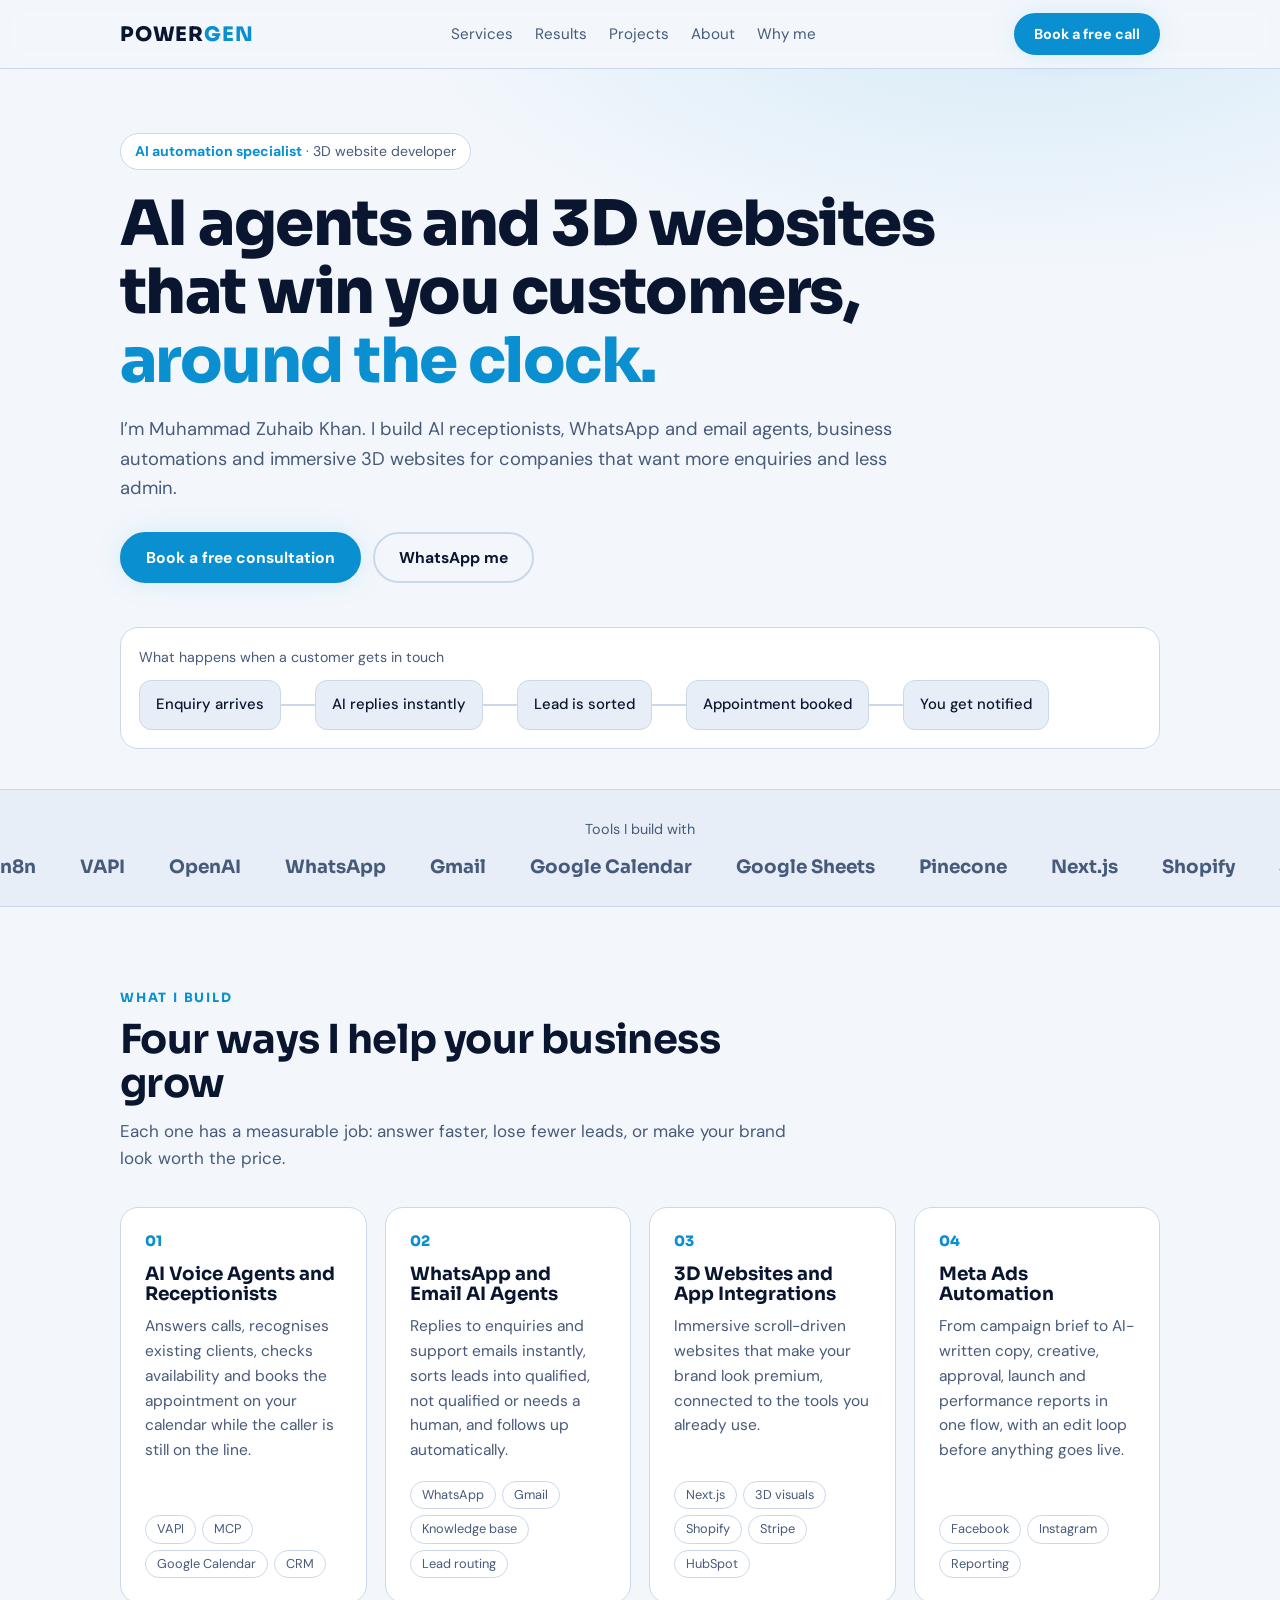
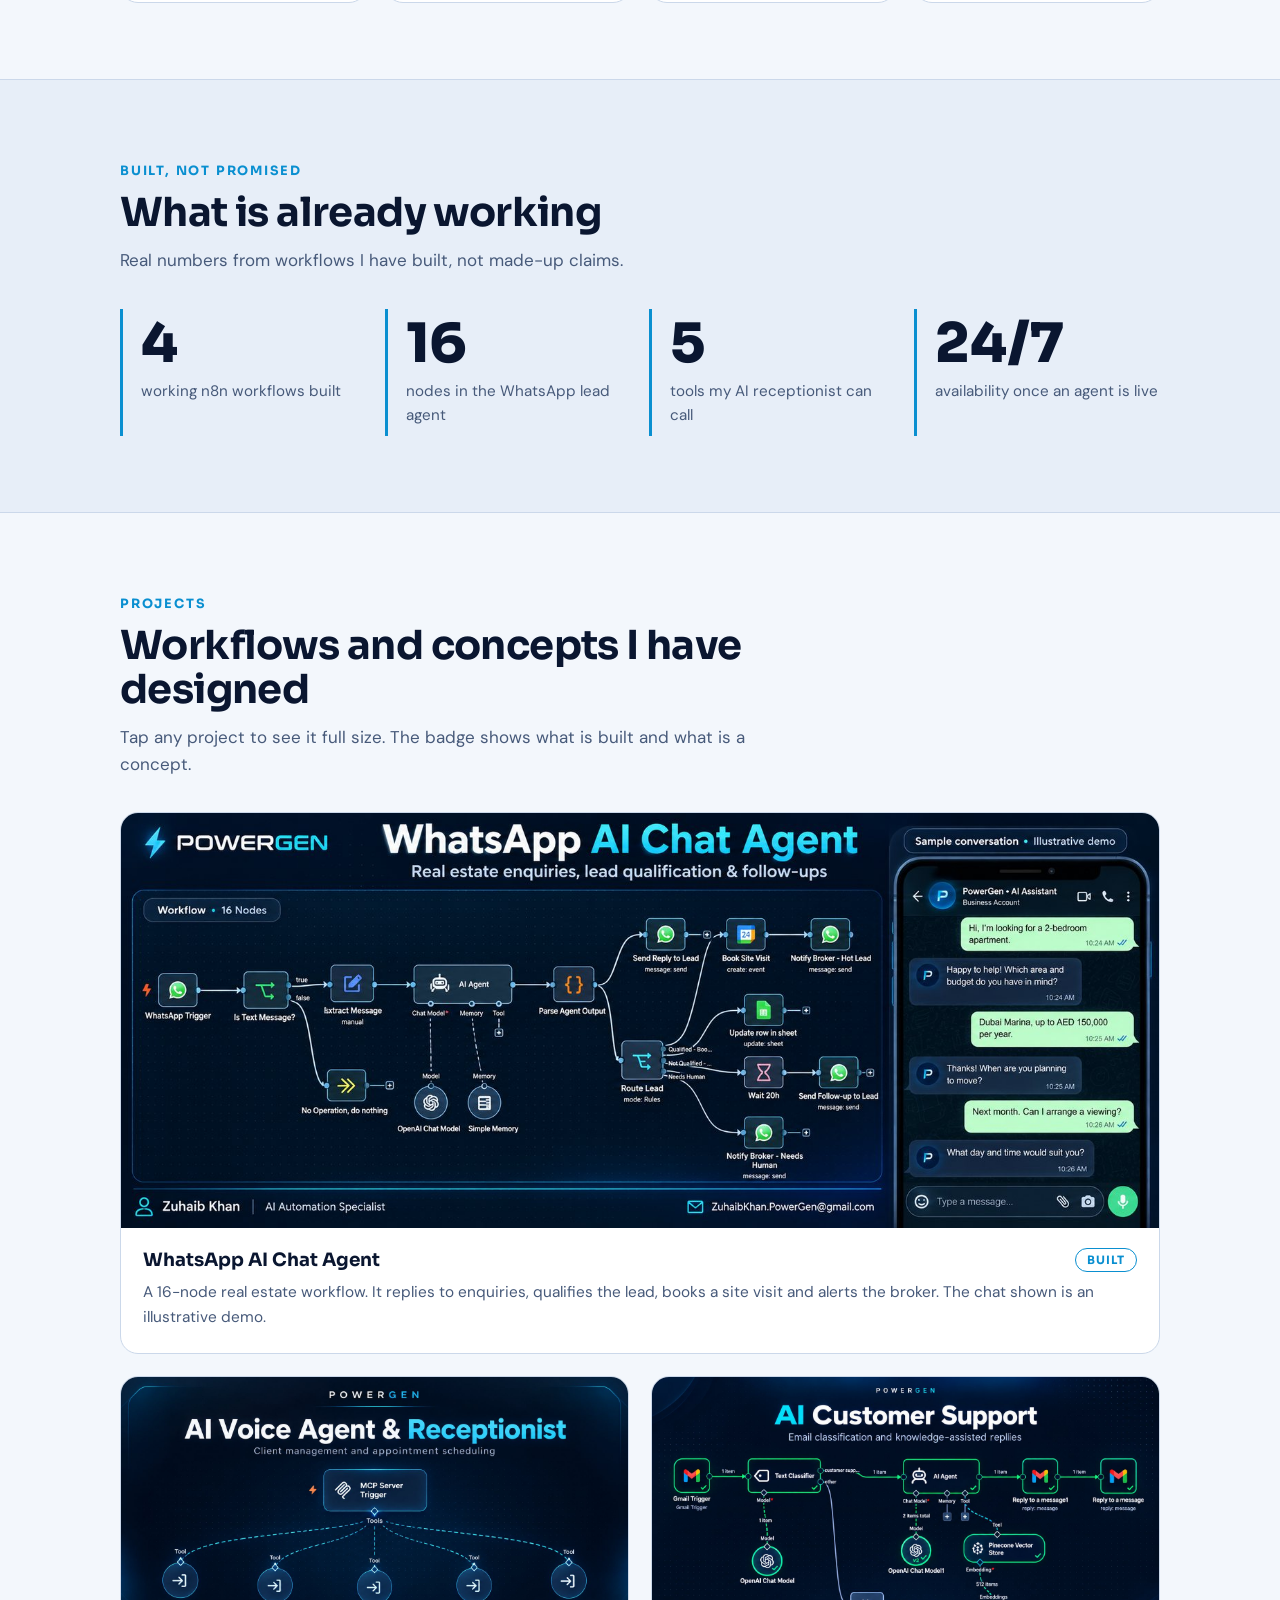
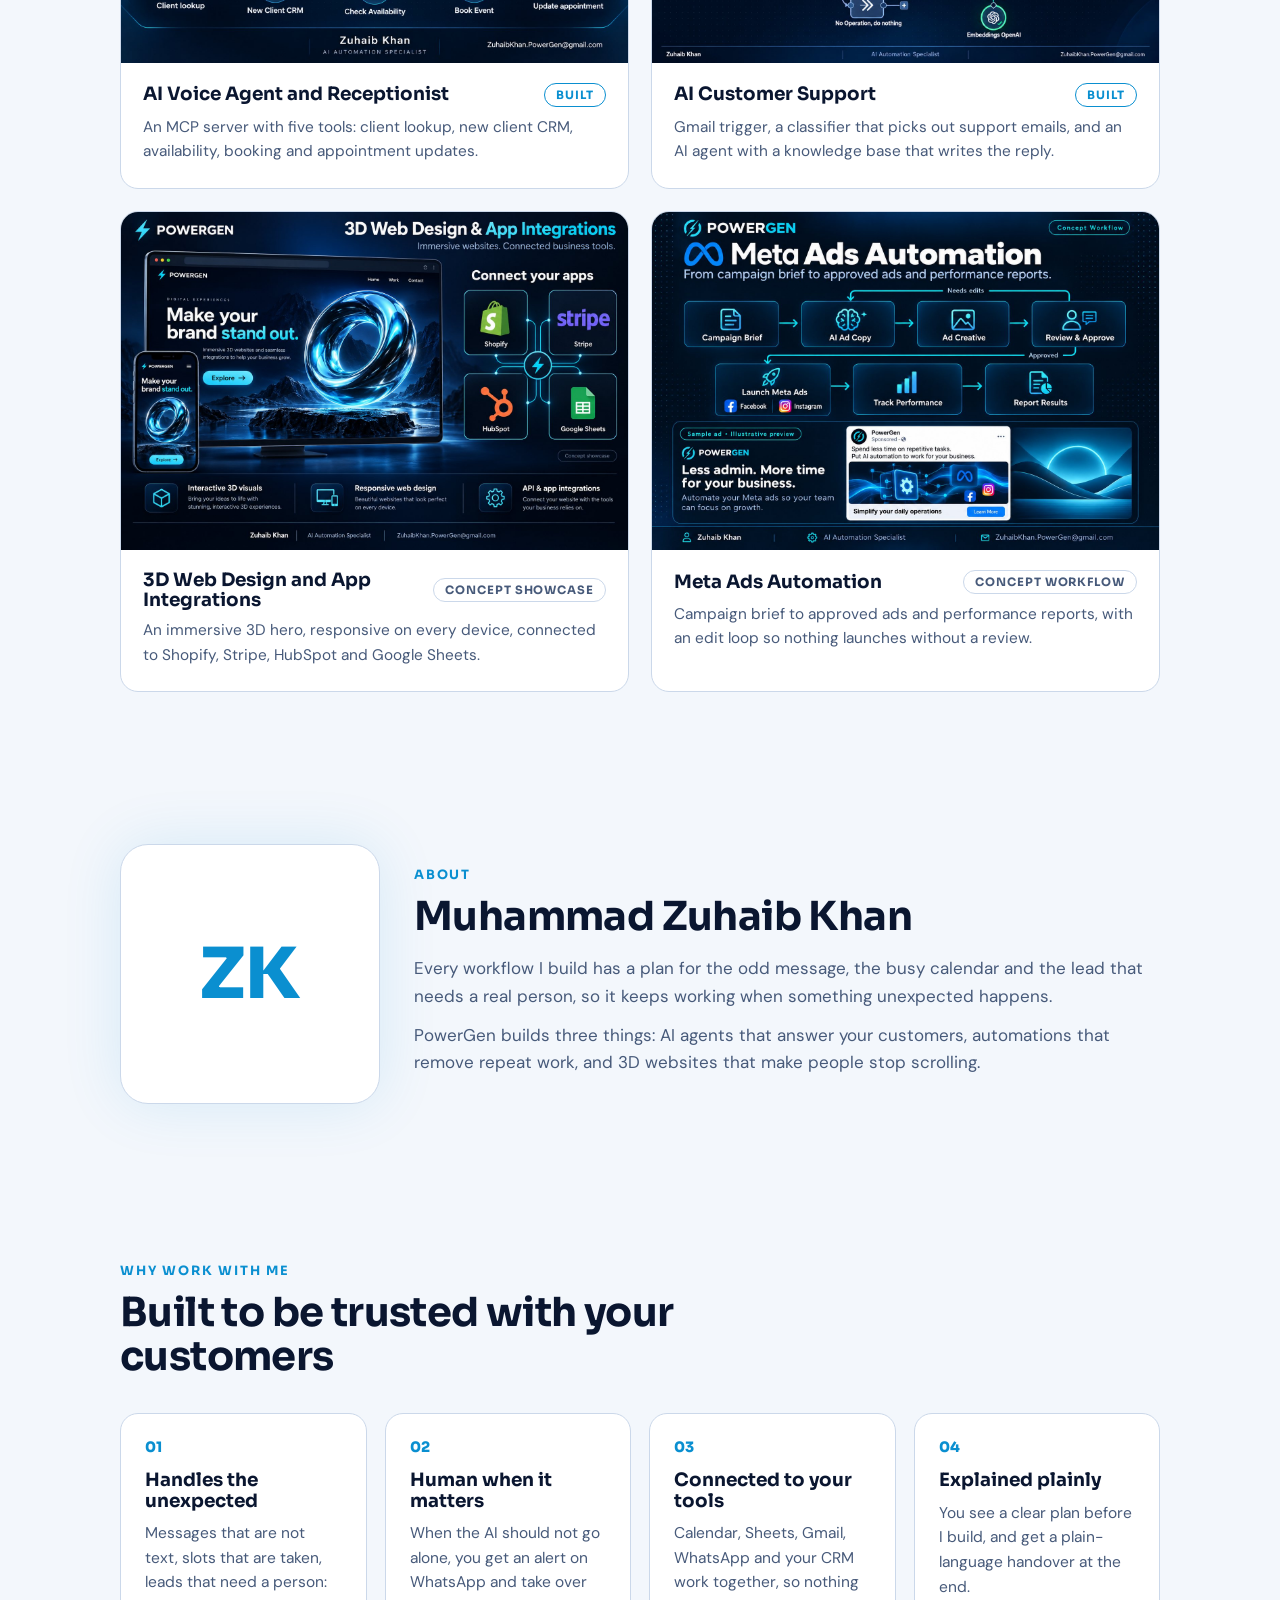
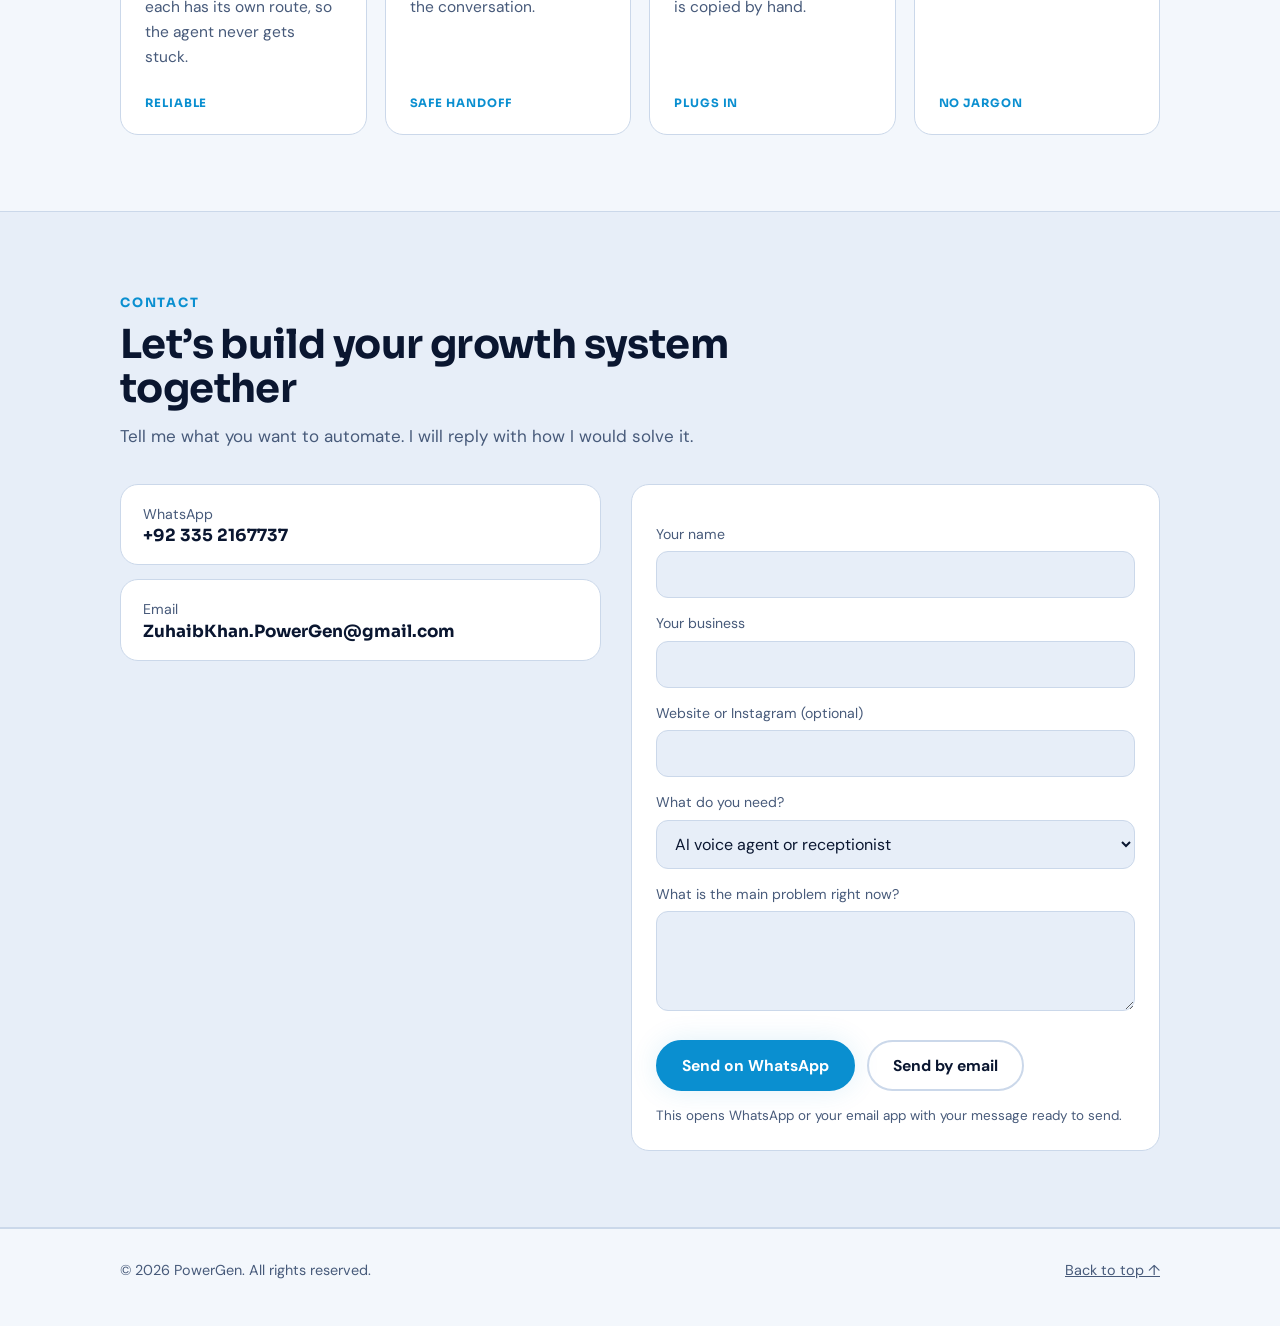
==== index.html @ b8bebb38 "Add files via upload" ====
<!DOCTYPE html>
<html lang="en">
<head>
<meta charset="utf-8">
<meta name="viewport" content="width=device-width, initial-scale=1, viewport-fit=cover">
<title>PowerGen — AI agents, automation and 3D websites</title>
<link rel="preconnect" href="https://fonts.googleapis.com">
<link rel="preconnect" href="https://fonts.gstatic.com" crossorigin>
<link href="https://fonts.googleapis.com/css2?family=Sora:wght@500;700;800&family=DM+Sans:wght@400;500;700&display=swap" rel="stylesheet">
<style>
:root{--bg:#050D1F;--bg2:#0A1730;--surface:#0C1B38;--ink:#EAF2FF;--muted:#9DB0CF;--line:#1B3157;--accent:#22C7FF;--accent-ink:#031326;--glow:rgba(34,199,255,.18);color-scheme:dark;box-sizing:border-box;padding-top:env(safe-area-inset-top,0px);padding-bottom:env(safe-area-inset-bottom,0px)}
@media (prefers-color-scheme:light){:root:not([data-theme="dark"]){--bg:#F3F7FC;--bg2:#E7EEF8;--surface:#FFFFFF;--ink:#0A1630;--muted:#475A7A;--line:#CBD8EA;--accent:#0A8FD0;--accent-ink:#FFFFFF;--glow:rgba(10,143,208,.12);color-scheme:light}}
:root[data-theme="light"]{--bg:#F3F7FC;--bg2:#E7EEF8;--surface:#FFFFFF;--ink:#0A1630;--muted:#475A7A;--line:#CBD8EA;--accent:#0A8FD0;--accent-ink:#FFFFFF;--glow:rgba(10,143,208,.12);color-scheme:light}
*,*::before,*::after{box-sizing:inherit}
html{scroll-padding-top:calc(76px + env(safe-area-inset-top,0px));scroll-behavior:smooth}
body{margin:0;background:var(--bg);color:var(--ink);font:400 17px/1.6 "DM Sans",system-ui,sans-serif;overflow-x:hidden}
body::before{content:"";position:fixed;inset:0 0 auto;height:env(safe-area-inset-top,0px);background:var(--bg);z-index:30}
h1,h2,h3{font-family:Sora,"Segoe UI",sans-serif;line-height:1.1;margin:0}
h1{font-size:clamp(2.1rem,6vw,3.9rem);font-weight:800;letter-spacing:-.025em}
h2{font-size:clamp(1.7rem,4vw,2.5rem);font-weight:700;letter-spacing:-.015em}
h3{font-size:1.15rem;font-weight:700}
p{margin:0 0 12px}
a{color:inherit}
.wrap{max-width:1080px;margin:0 auto;padding:0 20px}
.muted{color:var(--muted)}
.accent{color:var(--accent)}
:focus-visible{outline:3px solid var(--accent);outline-offset:3px}
.btn{display:inline-block;background:var(--accent);color:var(--accent-ink);padding:13px 24px;border-radius:999px;font:700 .98rem "DM Sans",sans-serif;text-decoration:none;border:2px solid var(--accent);cursor:pointer;box-shadow:0 0 28px var(--glow)}
.btn.ghost{background:transparent;color:var(--ink);border-color:var(--line);box-shadow:none}
.btn.ghost:hover{border-color:var(--accent)}
.btns{display:flex;gap:12px;flex-wrap:wrap}
.kicker{display:inline-block;color:var(--accent);font:700 .8rem Sora,sans-serif;letter-spacing:.14em;text-transform:uppercase;margin-bottom:12px}

/* header */
.bar{position:sticky;top:env(safe-area-inset-top,0px);z-index:20;background:color-mix(in srgb,var(--bg) 88%,transparent);backdrop-filter:blur(10px);border-bottom:1px solid var(--line)}
.bar .wrap{display:flex;align-items:center;justify-content:space-between;height:68px;gap:16px}
.logo{font:800 1.25rem Sora,sans-serif;text-decoration:none;letter-spacing:.04em}
.logo span{color:var(--accent)}
.links{display:none;gap:22px;font-size:.95rem}
.links a{text-decoration:none;color:var(--muted)}
.links a:hover{color:var(--ink)}
@media(min-width:820px){.links{display:flex}}
.bar .btn{padding:10px 18px;font-size:.9rem}

/* hero */
.hero{padding:64px 0 40px;background:radial-gradient(900px 400px at 80% -10%,var(--glow),transparent 70%)}
.pill{display:inline-block;border:1px solid var(--line);background:var(--surface);border-radius:999px;padding:6px 14px;font-size:.88rem;color:var(--muted);margin-bottom:20px}
.pill b{color:var(--accent)}
.hero h1{max-width:17ch}
.hero .sub{font-size:1.15rem;color:var(--muted);max-width:60ch;margin:20px 0 28px}
.live{margin-top:44px;background:var(--surface);border:1px solid var(--line);border-radius:18px;padding:18px;overflow-x:auto}
.live small{display:block;color:var(--muted);margin-bottom:12px}
.chain{display:flex;align-items:center;min-width:max-content;gap:0}
.cn{background:var(--bg2);border:1px solid var(--line);border-radius:12px;padding:12px 16px;font-weight:500;font-size:.93rem;white-space:nowrap}
.cl{width:34px;height:2px;background:var(--line);position:relative;overflow:hidden}
.cl::after{content:"";position:absolute;top:0;left:-12px;width:12px;height:2px;background:var(--accent);animation:run 2.4s linear infinite;animation-delay:var(--d,0s)}
@keyframes run{to{left:34px}}

/* marquee */
.tools{padding:28px 0;border-block:1px solid var(--line);overflow:hidden;background:var(--bg2)}
.tools p{text-align:center;color:var(--muted);font-size:.9rem;margin-bottom:14px}
.track{display:flex;gap:44px;width:max-content;animation:mq 34s linear infinite}
.track span{font:700 1.15rem Sora,sans-serif;color:var(--muted);white-space:nowrap}
@keyframes mq{to{transform:translateX(-50%)}}
@media(prefers-reduced-motion:reduce){.track,.cl::after{animation:none}}

section{padding:76px 0}
.head{max-width:680px;margin-bottom:34px}
.head p{color:var(--muted);margin-top:12px}

/* services */
.grid4{display:grid;gap:18px;grid-template-columns:repeat(auto-fit,minmax(240px,1fr))}
.card{background:var(--surface);border:1px solid var(--line);border-radius:18px;padding:24px;display:flex;flex-direction:column}
.card:hover{border-color:var(--accent)}
.num{font:800 .9rem Sora,sans-serif;color:var(--accent);margin-bottom:14px}
.card h3{margin-bottom:10px}
.card p{color:var(--muted);font-size:.97rem;flex:1}
.tags{display:flex;flex-wrap:wrap;gap:6px;margin:6px 0 0;padding:0;list-style:none}
.tags li{border:1px solid var(--line);border-radius:999px;padding:3px 11px;font-size:.8rem;color:var(--muted)}

/* receipts */
.proof{background:var(--bg2);border-block:1px solid var(--line)}
.stats{display:grid;gap:18px;grid-template-columns:repeat(auto-fit,minmax(200px,1fr))}
.stat{padding:8px 0 8px 18px;border-left:3px solid var(--accent)}
.stat b{display:block;font:800 clamp(2.4rem,6vw,3.4rem) Sora,sans-serif;line-height:1}
.stat span{color:var(--muted);font-size:.95rem;display:block;margin-top:8px}

/* showcase */
.work{display:grid;gap:22px;grid-template-columns:1fr}
@media(min-width:800px){.work{grid-template-columns:1fr 1fr}.work .wide{grid-column:1/-1}}
.proj{background:var(--surface);border:1px solid var(--line);border-radius:18px;overflow:hidden}
.proj button{display:block;width:100%;padding:0;border:0;background:#050D1F;cursor:zoom-in}
.proj img{display:block;width:100%;height:auto}
.proj .info{padding:20px 22px 24px}
.proj .row{display:flex;justify-content:space-between;align-items:center;gap:10px;margin-bottom:8px}
.badge{font:700 .72rem Sora,sans-serif;letter-spacing:.08em;text-transform:uppercase;border-radius:999px;padding:4px 11px;border:1px solid var(--accent);color:var(--accent);white-space:nowrap}
.badge.c{border-color:var(--line);color:var(--muted)}
.proj p{color:var(--muted);font-size:.96rem;margin:0}
.hint{color:var(--muted);font-size:.88rem;margin-top:14px}
.lb{position:fixed;inset:0;background:rgba(2,8,20,.94);display:none;align-items:center;justify-content:center;z-index:50;padding:20px;cursor:zoom-out}
.lb.on{display:flex}
.lb img{max-width:100%;max-height:100%;border-radius:10px}

/* about */
.about{display:grid;gap:34px;grid-template-columns:1fr;align-items:center}
@media(min-width:800px){.about{grid-template-columns:260px 1fr}}
.mono{aspect-ratio:1;max-width:260px;border-radius:28px;display:grid;place-items:center;font:800 4.4rem Sora,sans-serif;color:var(--accent);background:var(--surface);border:1px solid var(--line);box-shadow:0 0 60px var(--glow)}
.about p{color:var(--muted)}

/* why */
.why .card{position:relative}
.why .tag{align-self:flex-start;margin-top:14px;font:700 .72rem Sora,sans-serif;letter-spacing:.08em;text-transform:uppercase;color:var(--accent)}

/* contact */
.cgrid{display:grid;gap:30px;grid-template-columns:1fr}
@media(min-width:860px){.cgrid{grid-template-columns:1fr 1.1fr}}
.cinfo .card{margin-bottom:14px;padding:18px 22px}
.cinfo small{color:var(--muted);display:block}
.cinfo a{font:700 1.05rem Sora,sans-serif;text-decoration:none;word-break:break-all}
.formc{background:var(--surface);border:1px solid var(--line);border-radius:18px;padding:24px}
label{display:block;font-size:.88rem;color:var(--muted);margin:14px 0 6px}
input,select,textarea{width:100%;background:var(--bg2);color:var(--ink);border:1px solid var(--line);border-radius:12px;padding:12px 14px;font:400 1rem "DM Sans",sans-serif}
textarea{min-height:100px;resize:vertical}
input:focus,select:focus,textarea:focus{outline:2px solid var(--accent);border-color:transparent}
.formc .btns{margin-top:20px}
.note{font-size:.84rem;color:var(--muted);margin:14px 0 0}
footer{border-top:1px solid var(--line);padding:30px 0 44px;color:var(--muted);font-size:.9rem}
footer .wrap{display:flex;justify-content:space-between;flex-wrap:wrap;gap:12px}
</style>
</head>
<body>
<header class="bar"><div class="wrap">
  <a class="logo" href="#home">POWER<span>GEN</span></a>
  <nav class="links"><a href="#services">Services</a><a href="#proof">Results</a><a href="#work">Projects</a><a href="#about">About</a><a href="#why">Why me</a></nav>
  <a class="btn" href="#contact">Book a free call</a>
</div></header>

<main id="home">
<div class="hero"><div class="wrap">
  <span class="pill"><b>AI automation specialist</b> · 3D website developer</span>
  <h1>AI agents and 3D websites that win you customers, <span class="accent">around the clock.</span></h1>
  <p class="sub">I’m Muhammad Zuhaib Khan. I build AI receptionists, WhatsApp and email agents, business automations and immersive 3D websites for companies that want more enquiries and less admin.</p>
  <div class="btns"><a class="btn" href="#contact">Book a free consultation</a><a class="btn ghost" href="https://wa.me/923352167737" target="_blank" rel="noopener">WhatsApp me</a></div>
  <div class="live">
    <small>What happens when a customer gets in touch</small>
    <div class="chain">
      <div class="cn">Enquiry arrives</div><div class="cl" style="--d:0s"></div>
      <div class="cn">AI replies instantly</div><div class="cl" style="--d:.5s"></div>
      <div class="cn">Lead is sorted</div><div class="cl" style="--d:1s"></div>
      <div class="cn">Appointment booked</div><div class="cl" style="--d:1.5s"></div>
      <div class="cn">You get notified</div>
    </div>
  </div>
</div></div>

<div class="tools"><p>Tools I build with</p><div class="track" id="track"></div></div>

<section id="services"><div class="wrap">
  <div class="head"><span class="kicker">What I build</span><h2>Four ways I help your business grow</h2><p>Each one has a measurable job: answer faster, lose fewer leads, or make your brand look worth the price.</p></div>
  <div class="grid4">
    <div class="card"><div class="num">01</div><h3>AI Voice Agents and Receptionists</h3><p>Answers calls, recognises existing clients, checks availability and books the appointment on your calendar while the caller is still on the line.</p><ul class="tags"><li>VAPI</li><li>MCP</li><li>Google Calendar</li><li>CRM</li></ul></div>
    <div class="card"><div class="num">02</div><h3>WhatsApp and Email AI Agents</h3><p>Replies to enquiries and support emails instantly, sorts leads into qualified, not qualified or needs a human, and follows up automatically.</p><ul class="tags"><li>WhatsApp</li><li>Gmail</li><li>Knowledge base</li><li>Lead routing</li></ul></div>
    <div class="card"><div class="num">03</div><h3>3D Websites and App Integrations</h3><p>Immersive scroll-driven websites that make your brand look premium, connected to the tools you already use.</p><ul class="tags"><li>Next.js</li><li>3D visuals</li><li>Shopify</li><li>Stripe</li><li>HubSpot</li></ul></div>
    <div class="card"><div class="num">04</div><h3>Meta Ads Automation</h3><p>From campaign brief to AI-written copy, creative, approval, launch and performance reports in one flow, with an edit loop before anything goes live.</p><ul class="tags"><li>Facebook</li><li>Instagram</li><li>Reporting</li></ul></div>
  </div>
</div></section>

<section class="proof" id="proof"><div class="wrap">
  <div class="head"><span class="kicker">Built, not promised</span><h2>What is already working</h2><p>Real numbers from workflows I have built, not made-up claims.</p></div>
  <div class="stats">
    <div class="stat"><b data-n="4">0</b><span>working n8n workflows built</span></div>
    <div class="stat"><b data-n="16">0</b><span>nodes in the WhatsApp lead agent</span></div>
    <div class="stat"><b data-n="5">0</b><span>tools my AI receptionist can call</span></div>
    <div class="stat"><b>24/7</b><span>availability once an agent is live</span></div>
  </div>
</div></section>

<section id="work"><div class="wrap">
  <div class="head"><span class="kicker">Projects</span><h2>Workflows and concepts I have designed</h2><p>Tap any project to see it full size. The badge shows what is built and what is a concept.</p></div>
  <div class="work">
    <article class="proj wide"><button type="button" data-img><img src="[data-uri]" alt="WhatsApp AI chat agent workflow for real estate with a sample conversation"></button><div class="info"><div class="row"><h3>WhatsApp AI Chat Agent</h3><span class="badge">Built</span></div><p>A 16-node real estate workflow. It replies to enquiries, qualifies the lead, books a site visit and alerts the broker. The chat shown is an illustrative demo.</p></div></article>
    <article class="proj"><button type="button" data-img><img src="[data-uri]" alt="AI voice agent and receptionist workflow"></button><div class="info"><div class="row"><h3>AI Voice Agent and Receptionist</h3><span class="badge">Built</span></div><p>An MCP server with five tools: client lookup, new client CRM, availability, booking and appointment updates.</p></div></article>
    <article class="proj"><button type="button" data-img><img src="[data-uri]" alt="AI customer support workflow with email classification"></button><div class="info"><div class="row"><h3>AI Customer Support</h3><span class="badge">Built</span></div><p>Gmail trigger, a classifier that picks out support emails, and an AI agent with a knowledge base that writes the reply.</p></div></article>
    <article class="proj"><button type="button" data-img><img src="[data-uri]" alt="3D web design and app integrations concept"></button><div class="info"><div class="row"><h3>3D Web Design and App Integrations</h3><span class="badge c">Concept showcase</span></div><p>An immersive 3D hero, responsive on every device, connected to Shopify, Stripe, HubSpot and Google Sheets.</p></div></article>
    <article class="proj"><button type="button" data-img><img src="[data-uri]" alt="Meta ads automation concept workflow"></button><div class="info"><div class="row"><h3>Meta Ads Automation</h3><span class="badge c">Concept workflow</span></div><p>Campaign brief to approved ads and performance reports, with an edit loop so nothing launches without a review.</p></div></article>
  </div>
</div></section>

<section id="about"><div class="wrap">
  <div class="about">
    <div class="mono">ZK</div>
    <div>
      <span class="kicker">About</span>
      <h2 style="margin-bottom:16px">Muhammad Zuhaib Khan</h2>
      <p>Every workflow I build has a plan for the odd message, the busy calendar and the lead that needs a real person, so it keeps working when something unexpected happens.</p>
      <p>PowerGen builds three things: AI agents that answer your customers, automations that remove repeat work, and 3D websites that make people stop scrolling.</p>
    </div>
  </div>
</div></section>

<section class="why" id="why"><div class="wrap">
  <div class="head"><span class="kicker">Why work with me</span><h2>Built to be trusted with your customers</h2></div>
  <div class="grid4">
    <div class="card"><div class="num">01</div><h3>Handles the unexpected</h3><p>Messages that are not text, slots that are taken, leads that need a person: each has its own route, so the agent never gets stuck.</p><span class="tag">Reliable</span></div>
    <div class="card"><div class="num">02</div><h3>Human when it matters</h3><p>When the AI should not go alone, you get an alert on WhatsApp and take over the conversation.</p><span class="tag">Safe handoff</span></div>
    <div class="card"><div class="num">03</div><h3>Connected to your tools</h3><p>Calendar, Sheets, Gmail, WhatsApp and your CRM work together, so nothing is copied by hand.</p><span class="tag">Plugs in</span></div>
    <div class="card"><div class="num">04</div><h3>Explained plainly</h3><p>You see a clear plan before I build, and get a plain-language handover at the end.</p><span class="tag">No jargon</span></div>
  </div>
</div></section>

<section class="proof" id="contact"><div class="wrap">
  <div class="head"><span class="kicker">Contact</span><h2>Let’s build your growth system together</h2><p>Tell me what you want to automate. I will reply with how I would solve it.</p></div>
  <div class="cgrid">
    <div class="cinfo">
      <div class="card"><small>WhatsApp</small><a href="https://wa.me/923352167737" target="_blank" rel="noopener">+92 335 2167737</a></div>
      <div class="card"><small>Email</small><a href="mailto:ZuhaibKhan.PowerGen@gmail.com">ZuhaibKhan.PowerGen@gmail.com</a></div>
    </div>
    <div class="formc">
      <label for="f-name">Your name</label><input id="f-name" autocomplete="name">
      <label for="f-biz">Your business</label><input id="f-biz" autocomplete="organization">
      <label for="f-link">Website or Instagram (optional)</label><input id="f-link">
      <label for="f-svc">What do you need?</label>
      <select id="f-svc"><option>AI voice agent or receptionist</option><option>WhatsApp or email AI agent</option><option>3D website</option><option>Meta ads automation</option><option>Business automation</option><option>Not sure yet</option></select>
      <label for="f-msg">What is the main problem right now?</label><textarea id="f-msg"></textarea>
      <div class="btns"><button class="btn" type="button" id="sendwa">Send on WhatsApp</button><button class="btn ghost" type="button" id="sendmail">Send by email</button></div>
      <p class="note">This opens WhatsApp or your email app with your message ready to send.</p>
    </div>
  </div>
</div></section>
</main>

<footer><div class="wrap"><span>© 2026 PowerGen. All rights reserved.</span><a href="#home">Back to top ↑</a></div></footer>
<div class="lb" id="lb"><img alt="" id="lbimg"></div>

<script>
var T=["n8n","VAPI","OpenAI","WhatsApp","Gmail","Google Calendar","Google Sheets","Pinecone","Next.js","Shopify","Stripe","HubSpot","Meta Ads"],tr=document.getElementById("track");
for(var r=0;r<2;r++)T.forEach(function(t){var s=document.createElement("span");s.textContent=t;tr.appendChild(s)});
var io=new IntersectionObserver(function(es){es.forEach(function(e){
  if(!e.isIntersecting)return;io.unobserve(e.target);
  var el=e.target,n=+el.dataset.n,t0=null;
  function f(t){if(!t0)t0=t;var p=Math.min((t-t0)/1100,1);el.textContent=Math.round(n*p);if(p<1)requestAnimationFrame(f)}
  requestAnimationFrame(f);
})},{threshold:.5});
[].forEach.call(document.querySelectorAll("[data-n]"),function(el){io.observe(el)});
var lb=document.getElementById("lb"),li=document.getElementById("lbimg");
[].forEach.call(document.querySelectorAll("[data-img]"),function(b){b.addEventListener("click",function(){var i=b.querySelector("img");li.src=i.src;li.alt=i.alt;lb.classList.add("on")})});
lb.addEventListener("click",function(){lb.classList.remove("on")});
document.addEventListener("keydown",function(e){if(e.key==="Escape")lb.classList.remove("on")});
function msg(){
  var g=function(i){return document.getElementById(i).value.trim()};
  var t="Hi Zuhaib, I’m "+(g("f-name")||"interested in your services")+(g("f-biz")?" from "+g("f-biz"):"")+".\nI need: "+document.getElementById("f-svc").value+".";
  if(g("f-msg"))t+="\nMain problem: "+g("f-msg");
  if(g("f-link"))t+="\nLink: "+g("f-link");
  return t;
}
function go(u){var a=document.createElement("a");a.href=u;a.target="_blank";a.rel="noopener";document.body.appendChild(a);a.click();a.remove()}
document.getElementById("sendwa").addEventListener("click",function(){go("https://wa.me/923352167737?text="+encodeURIComponent(msg()))});
document.getElementById("sendmail").addEventListener("click",function(){go("mailto:ZuhaibKhan.PowerGen@gmail.com?subject="+encodeURIComponent("Project enquiry")+"&body="+encodeURIComponent(msg()))});
</script>
</body>
</html>
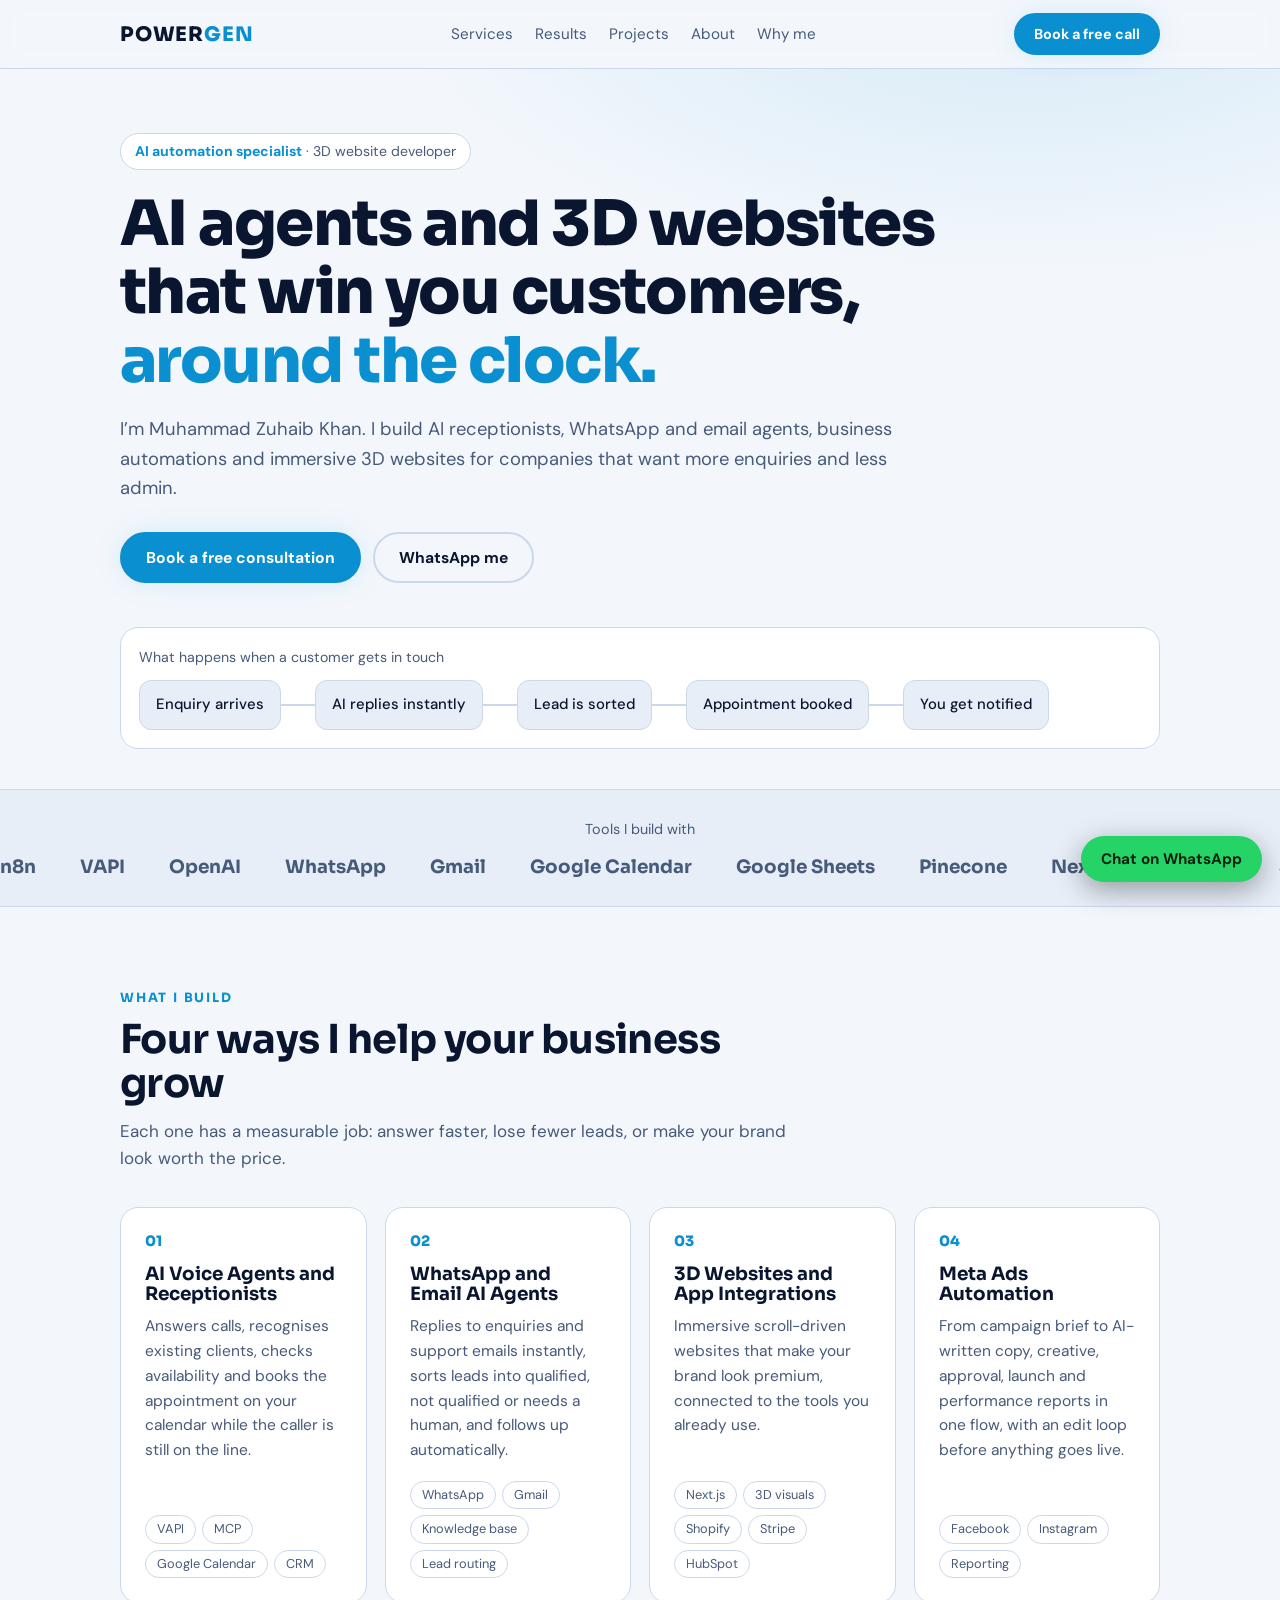
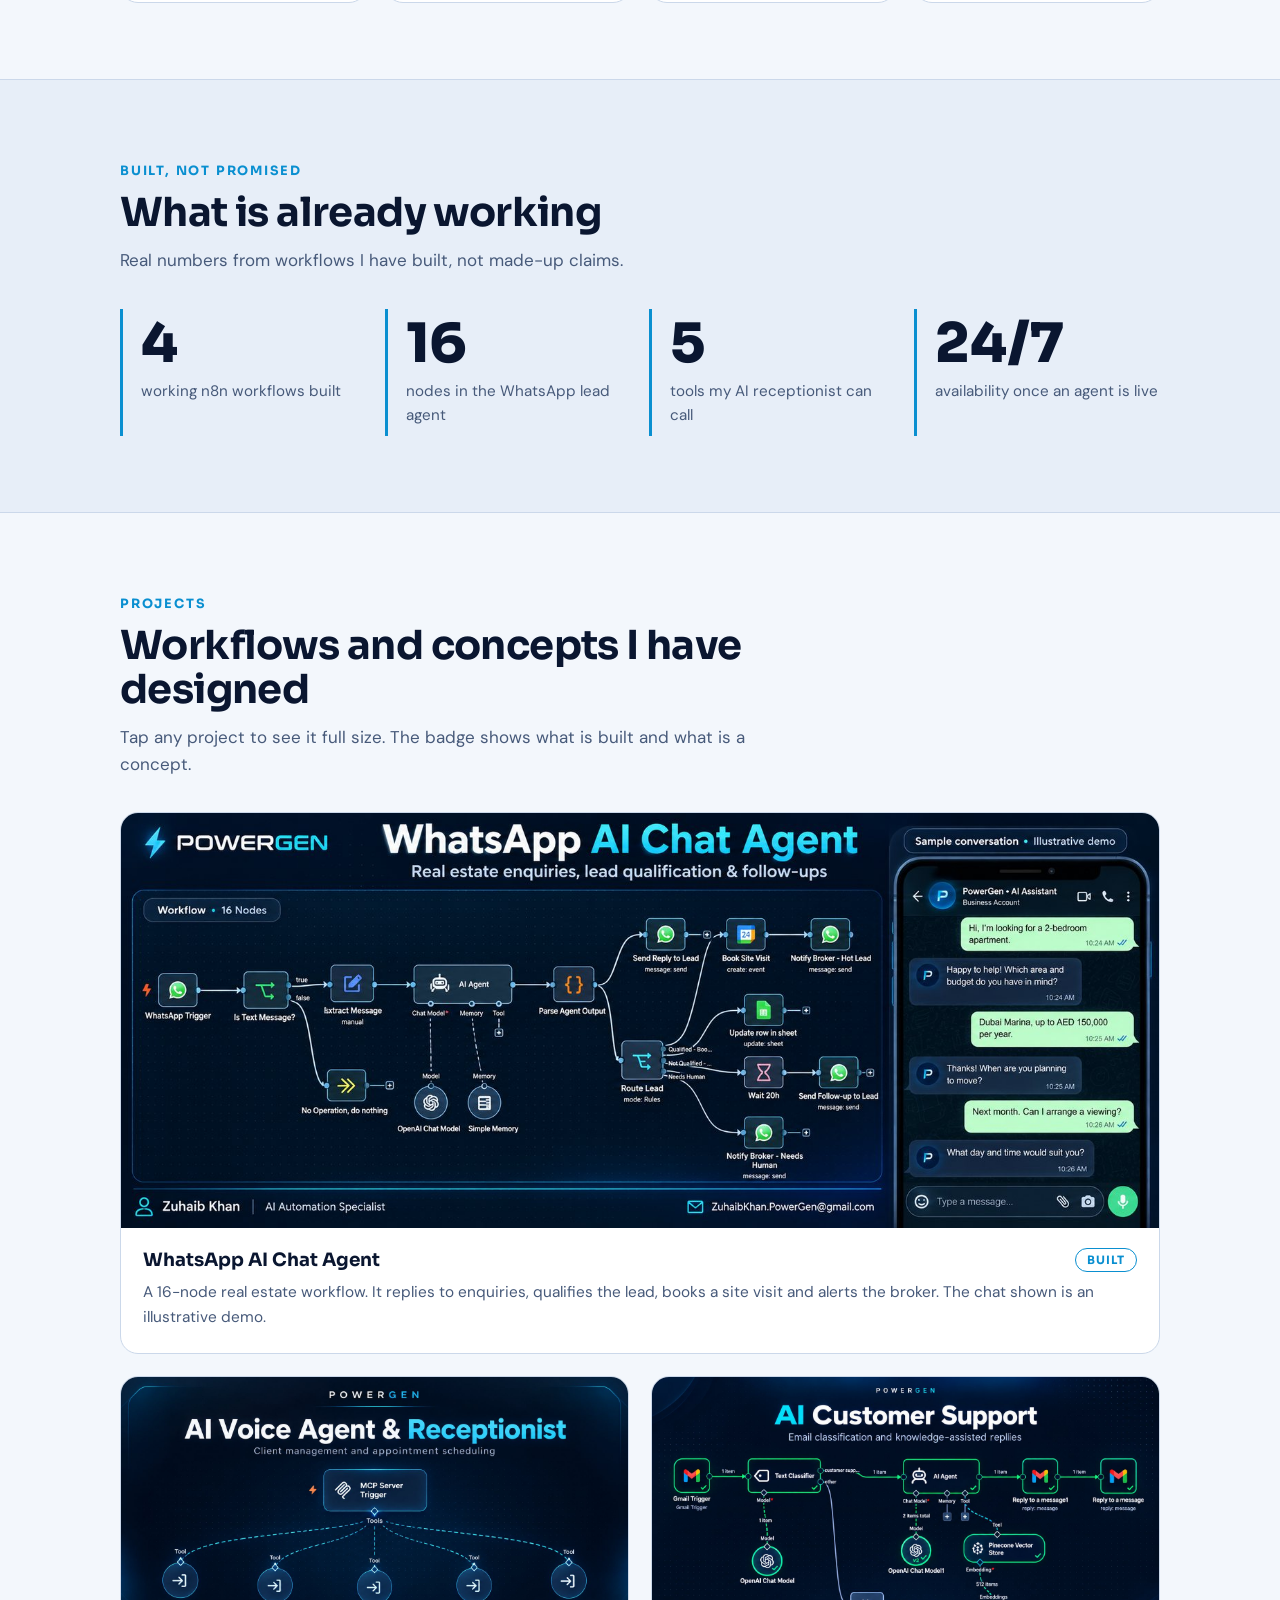
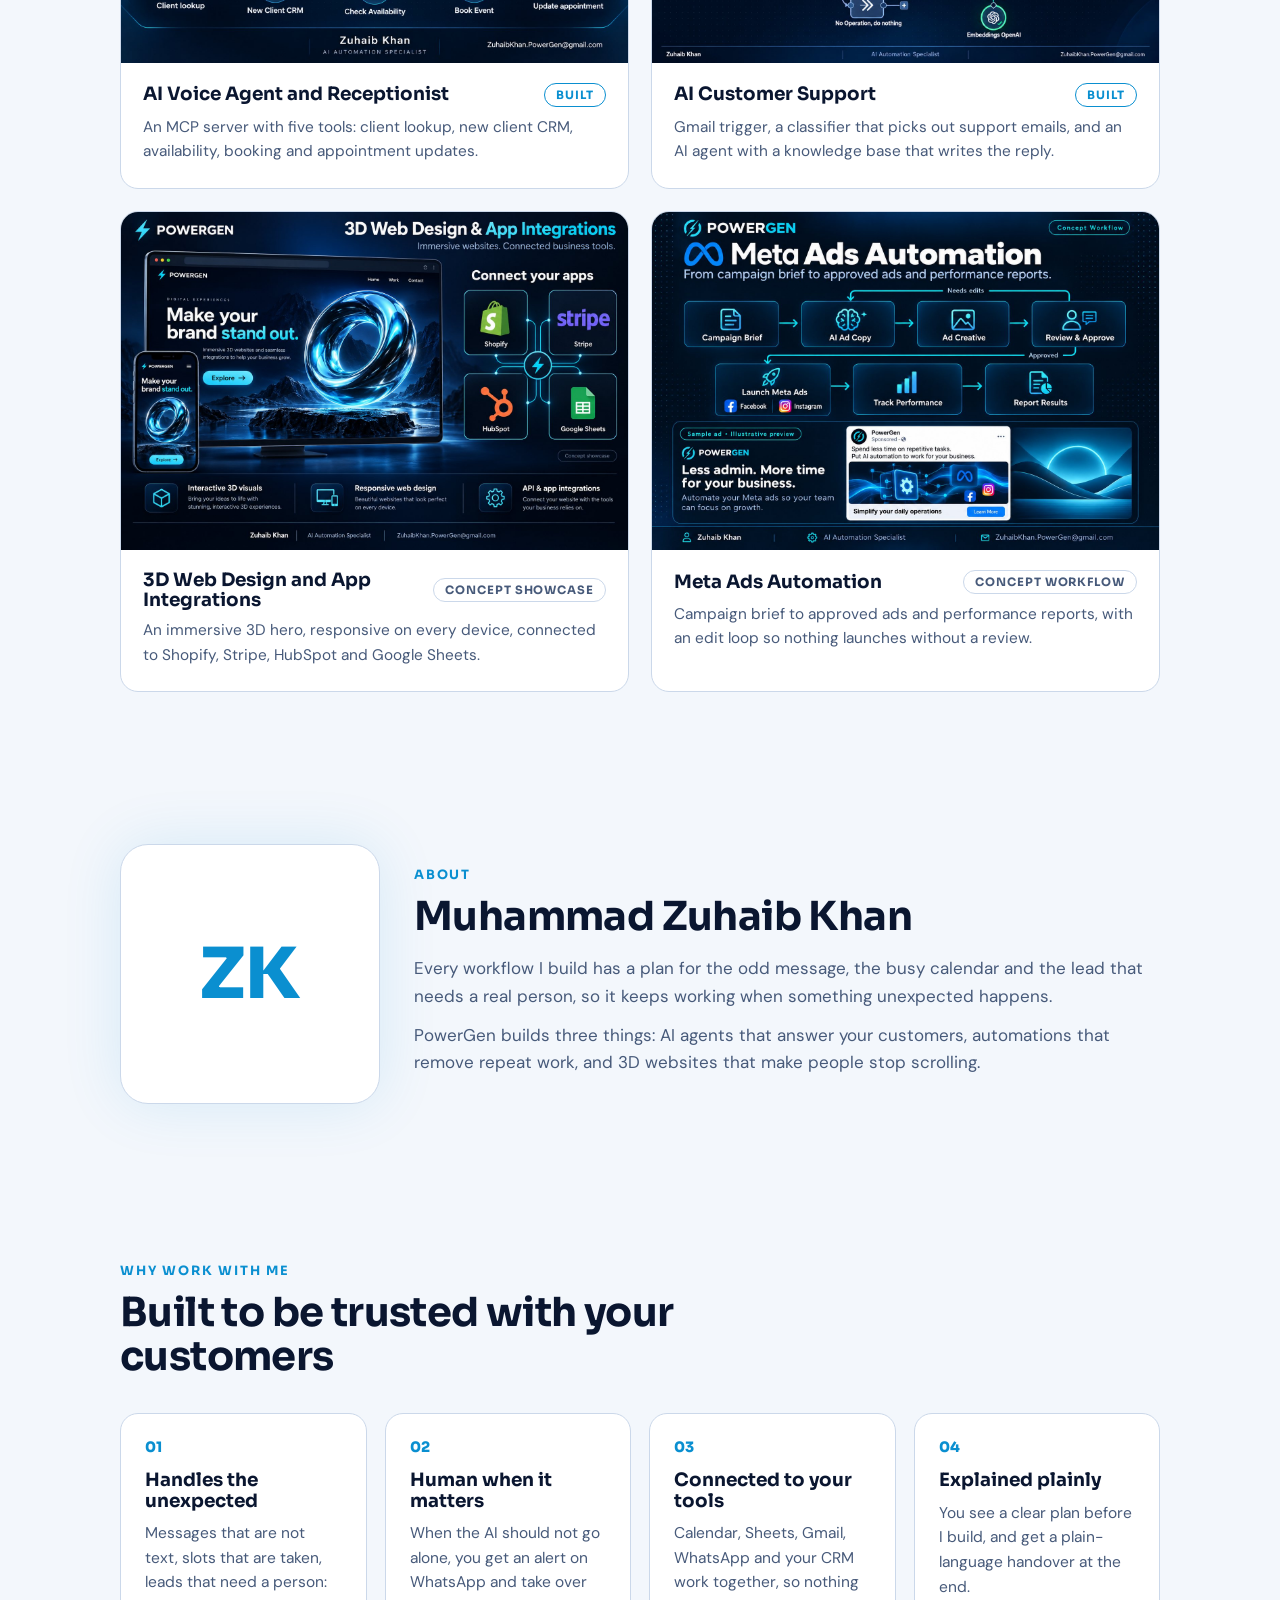
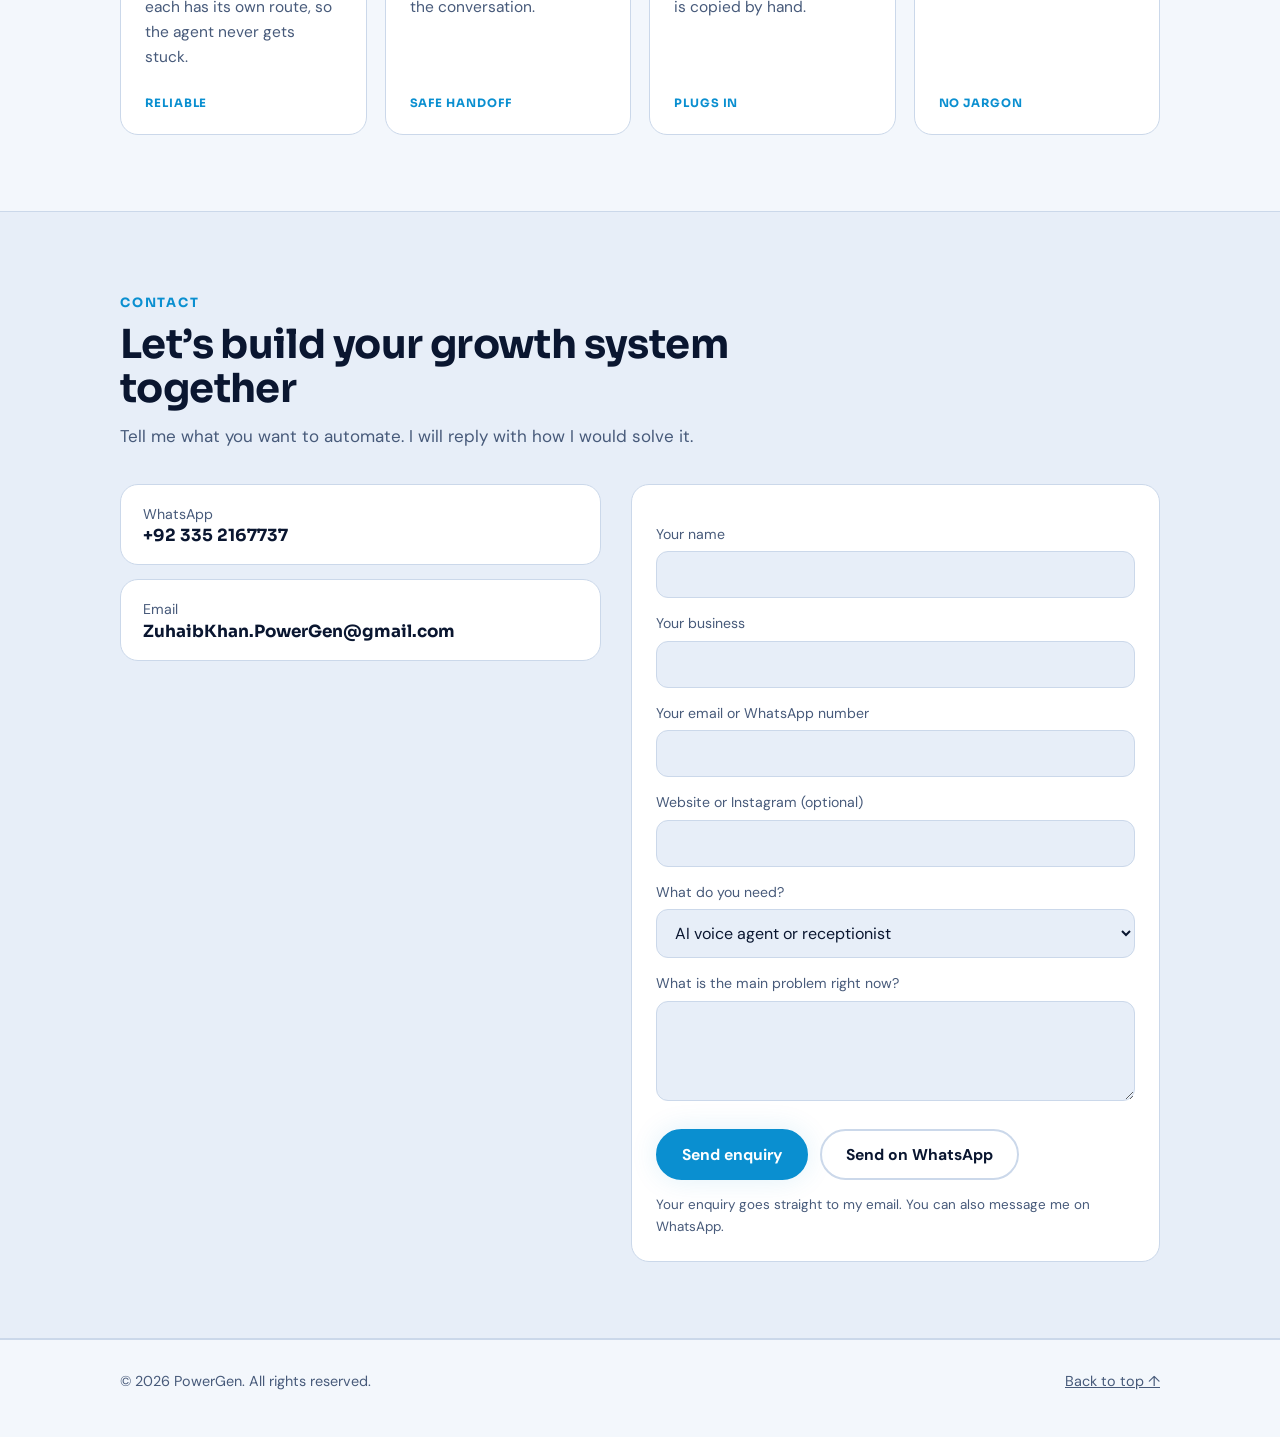
==== commit 34e3d52b: "Enhance contact form with new input and buttons Updated the form to include a new input for email or" ====
--- a/index.html
+++ b/index.html
@@ -124,6 +124,8 @@
 input:focus,select:focus,textarea:focus{outline:2px solid var(--accent);border-color:transparent}
 .formc .btns{margin-top:20px}
 .note{font-size:.84rem;color:var(--muted);margin:14px 0 0}
+.fab{position:fixed;right:18px;bottom:calc(18px + env(safe-area-inset-bottom,0px));z-index:25;background:#25D366;color:#06210f;border-radius:999px;padding:13px 20px;font:700 .95rem "DM Sans",sans-serif;text-decoration:none;box-shadow:0 8px 28px rgba(0,0,0,.35)}
+.ok{color:var(--accent);font-weight:700;margin:14px 0 0}
 footer{border-top:1px solid var(--line);padding:30px 0 44px;color:var(--muted);font-size:.9rem}
 footer .wrap{display:flex;justify-content:space-between;flex-wrap:wrap;gap:12px}
 </style>
@@ -218,18 +220,21 @@
     <div class="formc">
       <label for="f-name">Your name</label><input id="f-name" autocomplete="name">
       <label for="f-biz">Your business</label><input id="f-biz" autocomplete="organization">
+      <label for="f-contact">Your email or WhatsApp number</label><input id="f-contact" autocomplete="email">
       <label for="f-link">Website or Instagram (optional)</label><input id="f-link">
       <label for="f-svc">What do you need?</label>
       <select id="f-svc"><option>AI voice agent or receptionist</option><option>WhatsApp or email AI agent</option><option>3D website</option><option>Meta ads automation</option><option>Business automation</option><option>Not sure yet</option></select>
       <label for="f-msg">What is the main problem right now?</label><textarea id="f-msg"></textarea>
-      <div class="btns"><button class="btn" type="button" id="sendwa">Send on WhatsApp</button><button class="btn ghost" type="button" id="sendmail">Send by email</button></div>
-      <p class="note">This opens WhatsApp or your email app with your message ready to send.</p>
+      <div class="btns"><button class="btn" type="button" id="sendform">Send enquiry</button><button class="btn ghost" type="button" id="sendwa">Send on WhatsApp</button></div>
+      <p class="ok" id="status" role="status"></p>
+      <p class="note">Your enquiry goes straight to my email. You can also message me on WhatsApp.</p>
     </div>
   </div>
 </div></section>
 </main>
 
 <footer><div class="wrap"><span>© 2026 PowerGen. All rights reserved.</span><a href="#home">Back to top ↑</a></div></footer>
+<a class="fab" href="https://wa.me/923352167737?text=Hi%20Zuhaib%2C%20I%20saw%20your%20PowerGen%20portfolio." target="_blank" rel="noopener">Chat on WhatsApp</a>
 <div class="lb" id="lb"><img alt="" id="lbimg"></div>
 
 <script>
@@ -250,12 +255,24 @@
   var g=function(i){return document.getElementById(i).value.trim()};
   var t="Hi Zuhaib, I’m "+(g("f-name")||"interested in your services")+(g("f-biz")?" from "+g("f-biz"):"")+".\nI need: "+document.getElementById("f-svc").value+".";
   if(g("f-msg"))t+="\nMain problem: "+g("f-msg");
+  if(g("f-contact"))t+="\nContact: "+g("f-contact");
   if(g("f-link"))t+="\nLink: "+g("f-link");
   return t;
 }
 function go(u){var a=document.createElement("a");a.href=u;a.target="_blank";a.rel="noopener";document.body.appendChild(a);a.click();a.remove()}
 document.getElementById("sendwa").addEventListener("click",function(){go("https://wa.me/923352167737?text="+encodeURIComponent(msg()))});
-document.getElementById("sendmail").addEventListener("click",function(){go("mailto:ZuhaibKhan.PowerGen@gmail.com?subject="+encodeURIComponent("Project enquiry")+"&body="+encodeURIComponent(msg()))});
+var KEY="30436737-b16c-482c-9226-298809980895";
+var sf=document.getElementById("sendform"),st=document.getElementById("status");
+if(!KEY)sf.textContent="Send by email";
+sf.addEventListener("click",function(){
+  var g=function(i){return document.getElementById(i).value.trim()};
+  if(!g("f-name")||!g("f-contact")){st.textContent="Please add your name and how I can reach you.";return}
+  if(!KEY){go("mailto:ZuhaibKhan.PowerGen@gmail.com?subject="+encodeURIComponent("Project enquiry")+"&body="+encodeURIComponent(msg()));return}
+  sf.disabled=true;st.textContent="Sending…";
+  fetch("https://api.web3forms.com/submit",{method:"POST",headers:{"Content-Type":"application/json",Accept:"application/json"},body:JSON.stringify({access_key:KEY,subject:"New PowerGen enquiry from "+g("f-name"),from_name:"PowerGen portfolio",name:g("f-name"),business:g("f-biz"),contact:g("f-contact"),link:g("f-link"),service:document.getElementById("f-svc").value,message:g("f-msg")})})
+  .then(function(r){return r.json()}).then(function(d){if(d.success){st.textContent="Thank you! Your enquiry has been sent. I will get back to you soon.";sf.textContent="Sent"}else{throw 0}})
+  .catch(function(){sf.disabled=false;st.textContent="Could not send. Please use the WhatsApp button instead."});
+});
 </script>
 </body>
 </html>
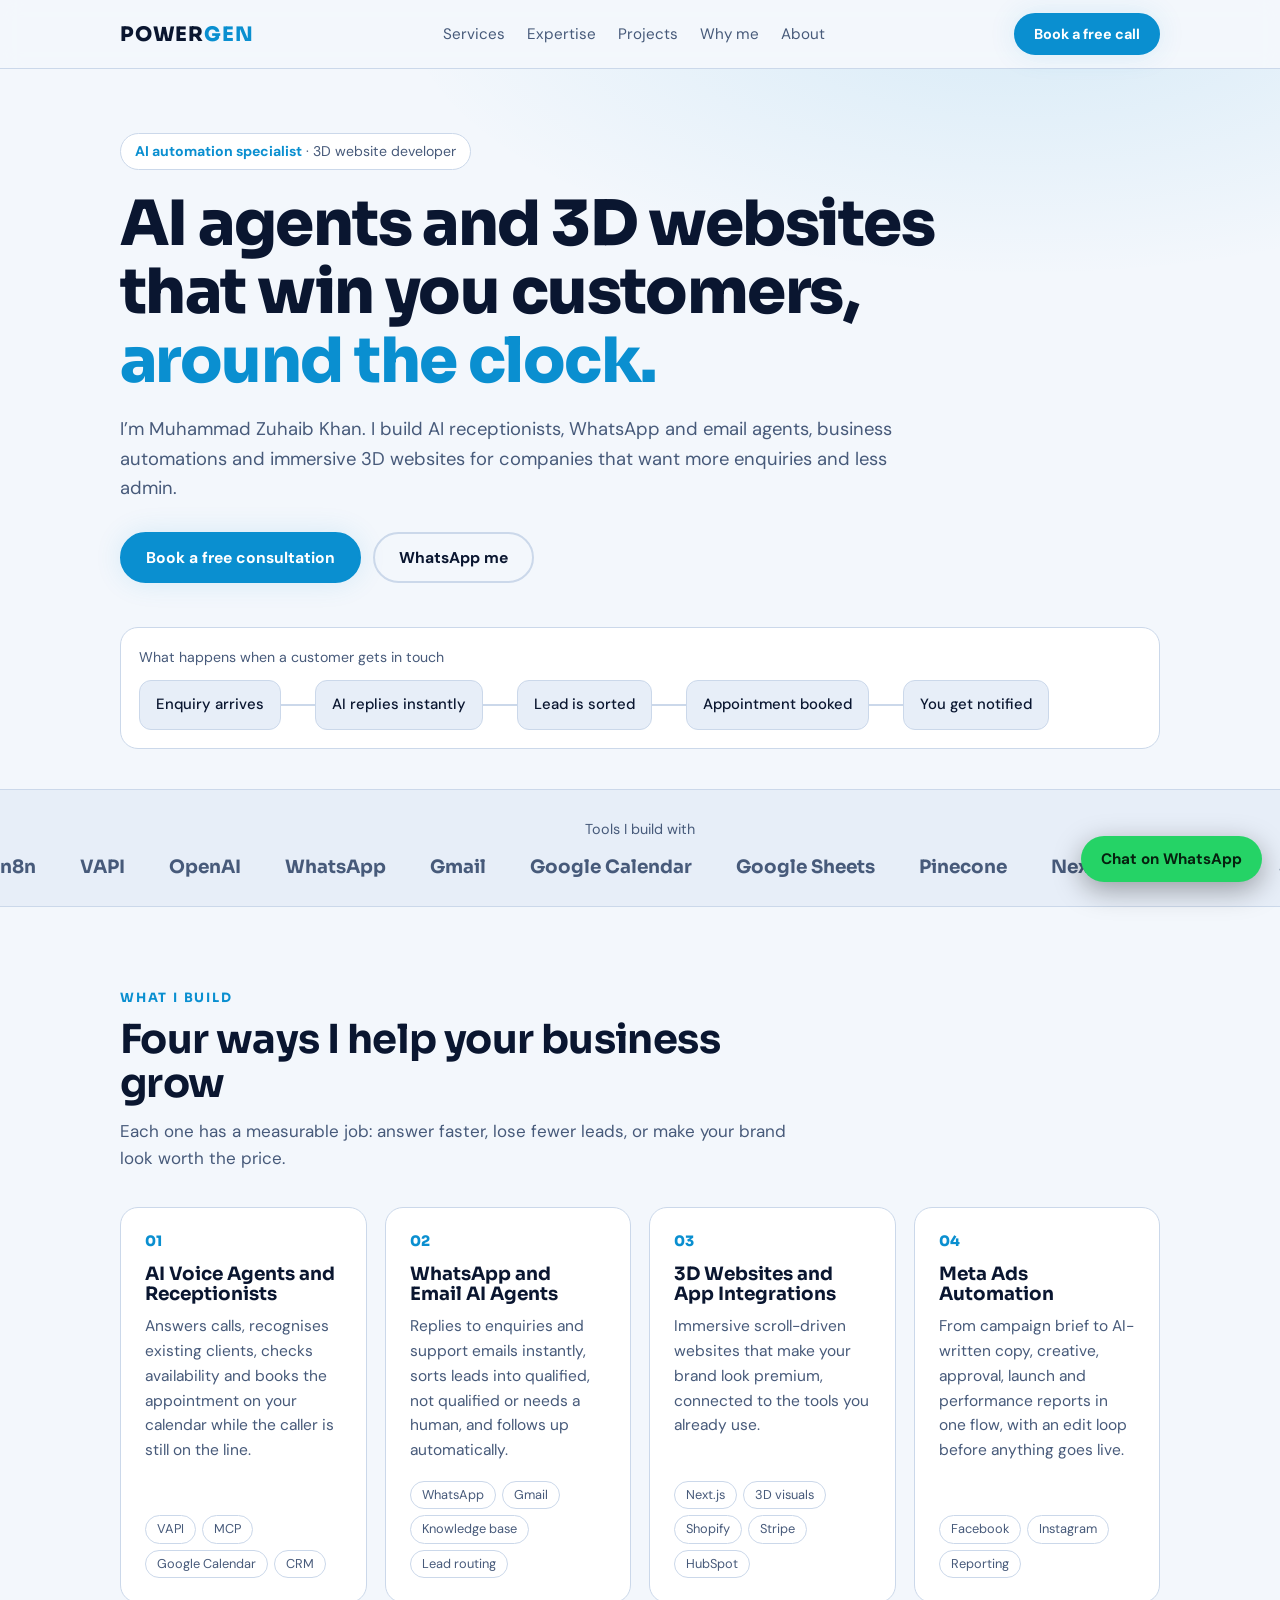
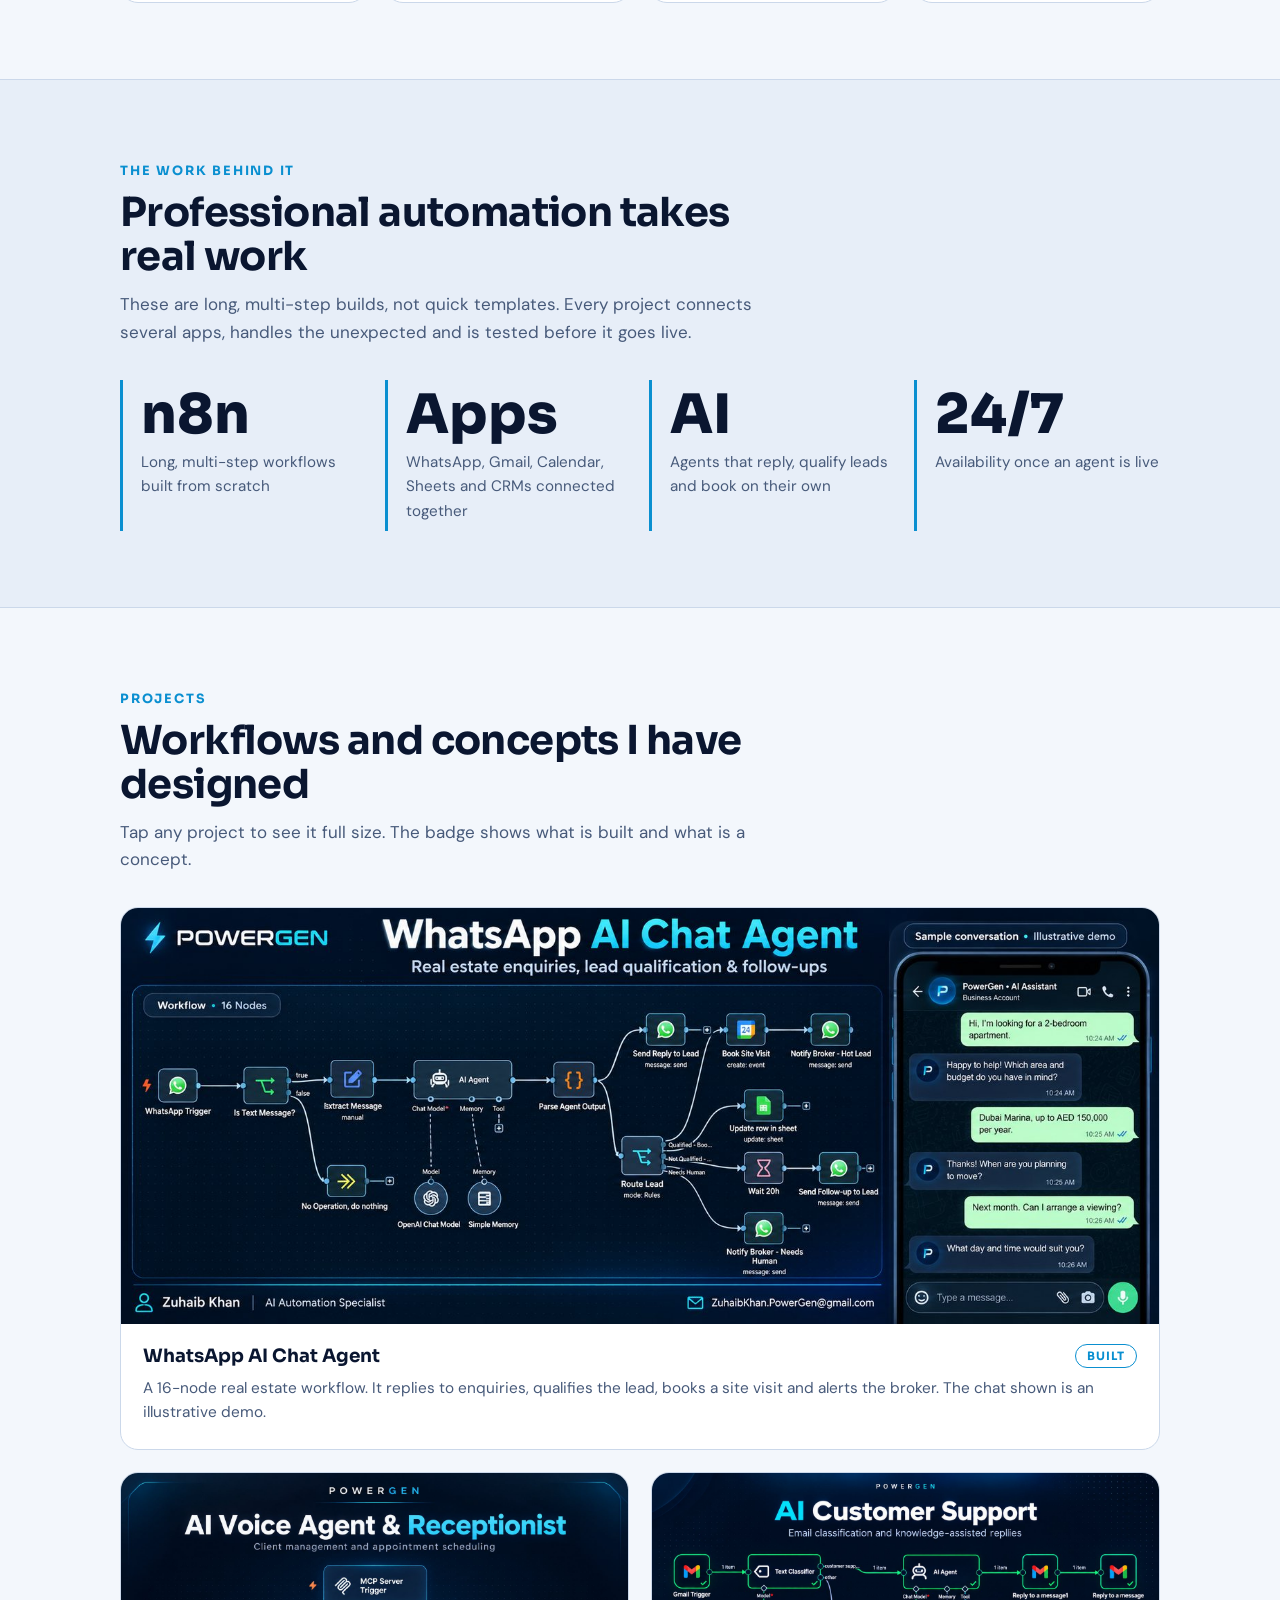
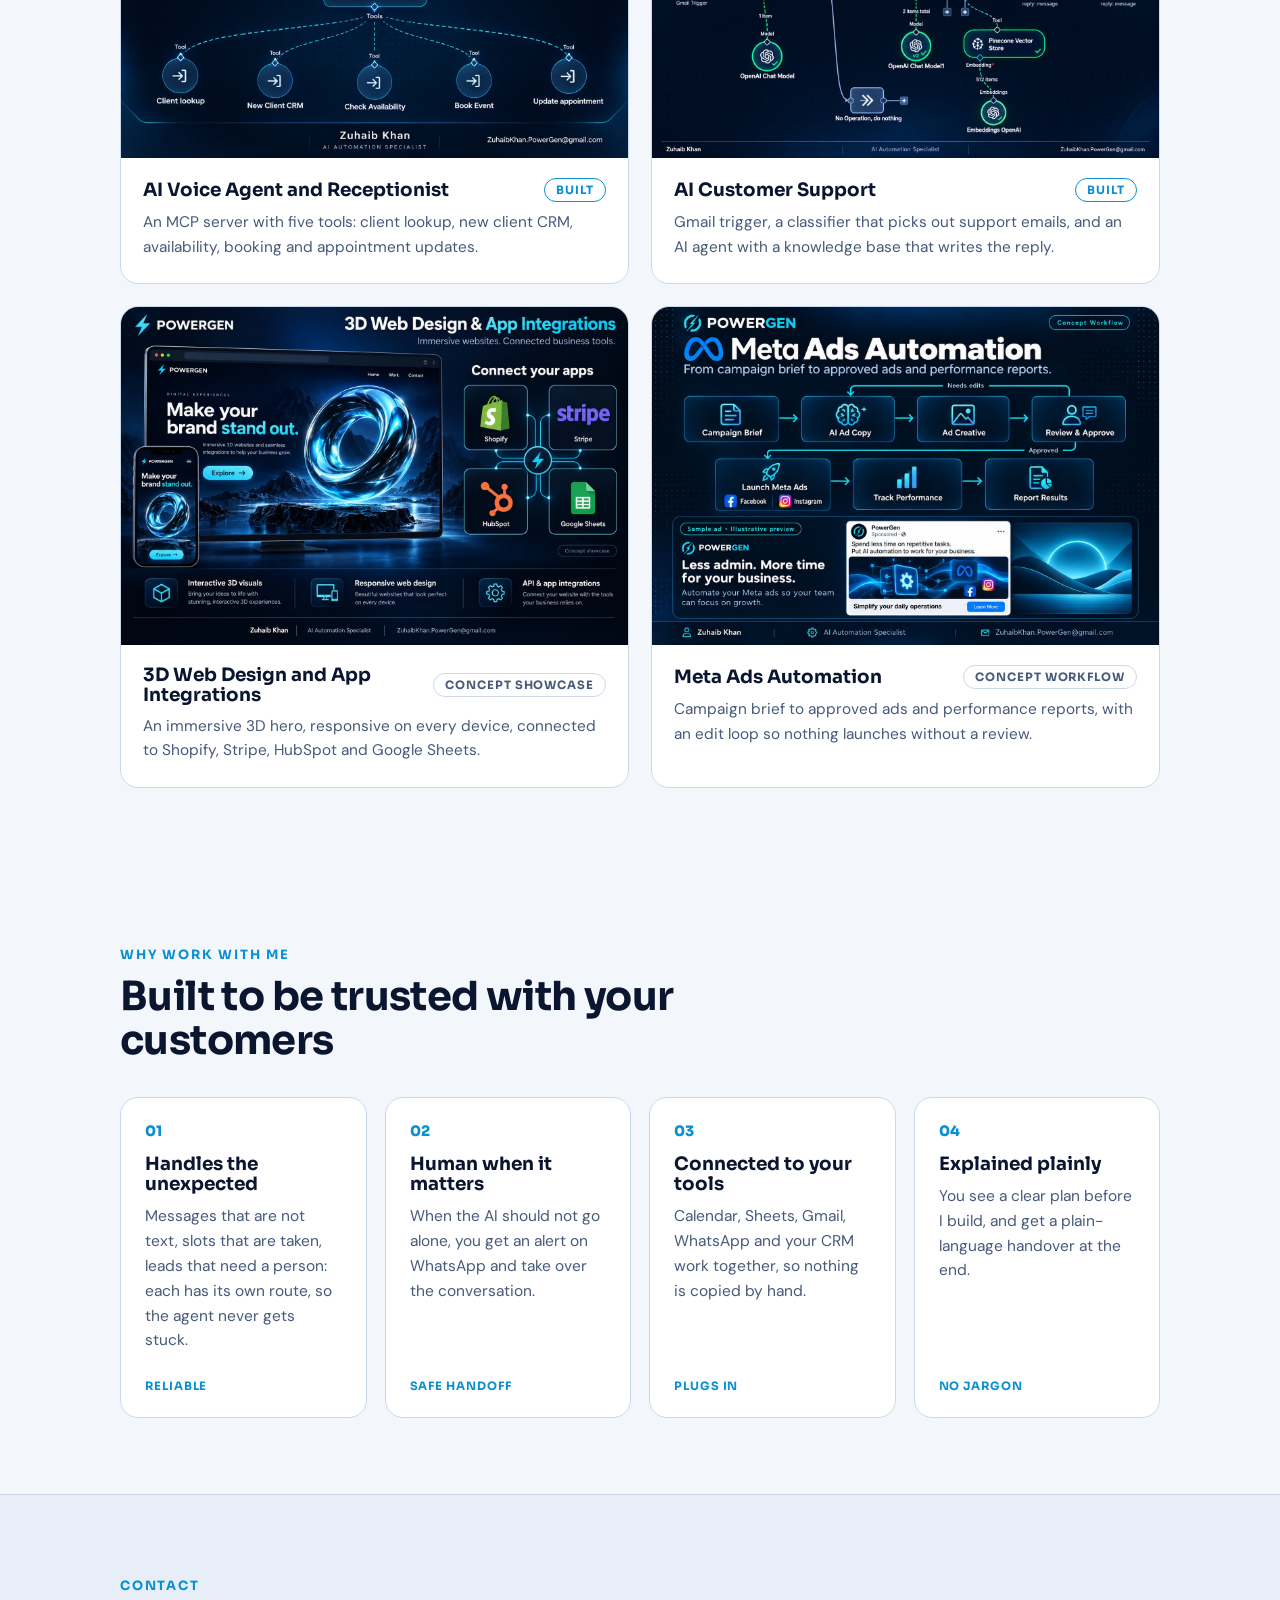
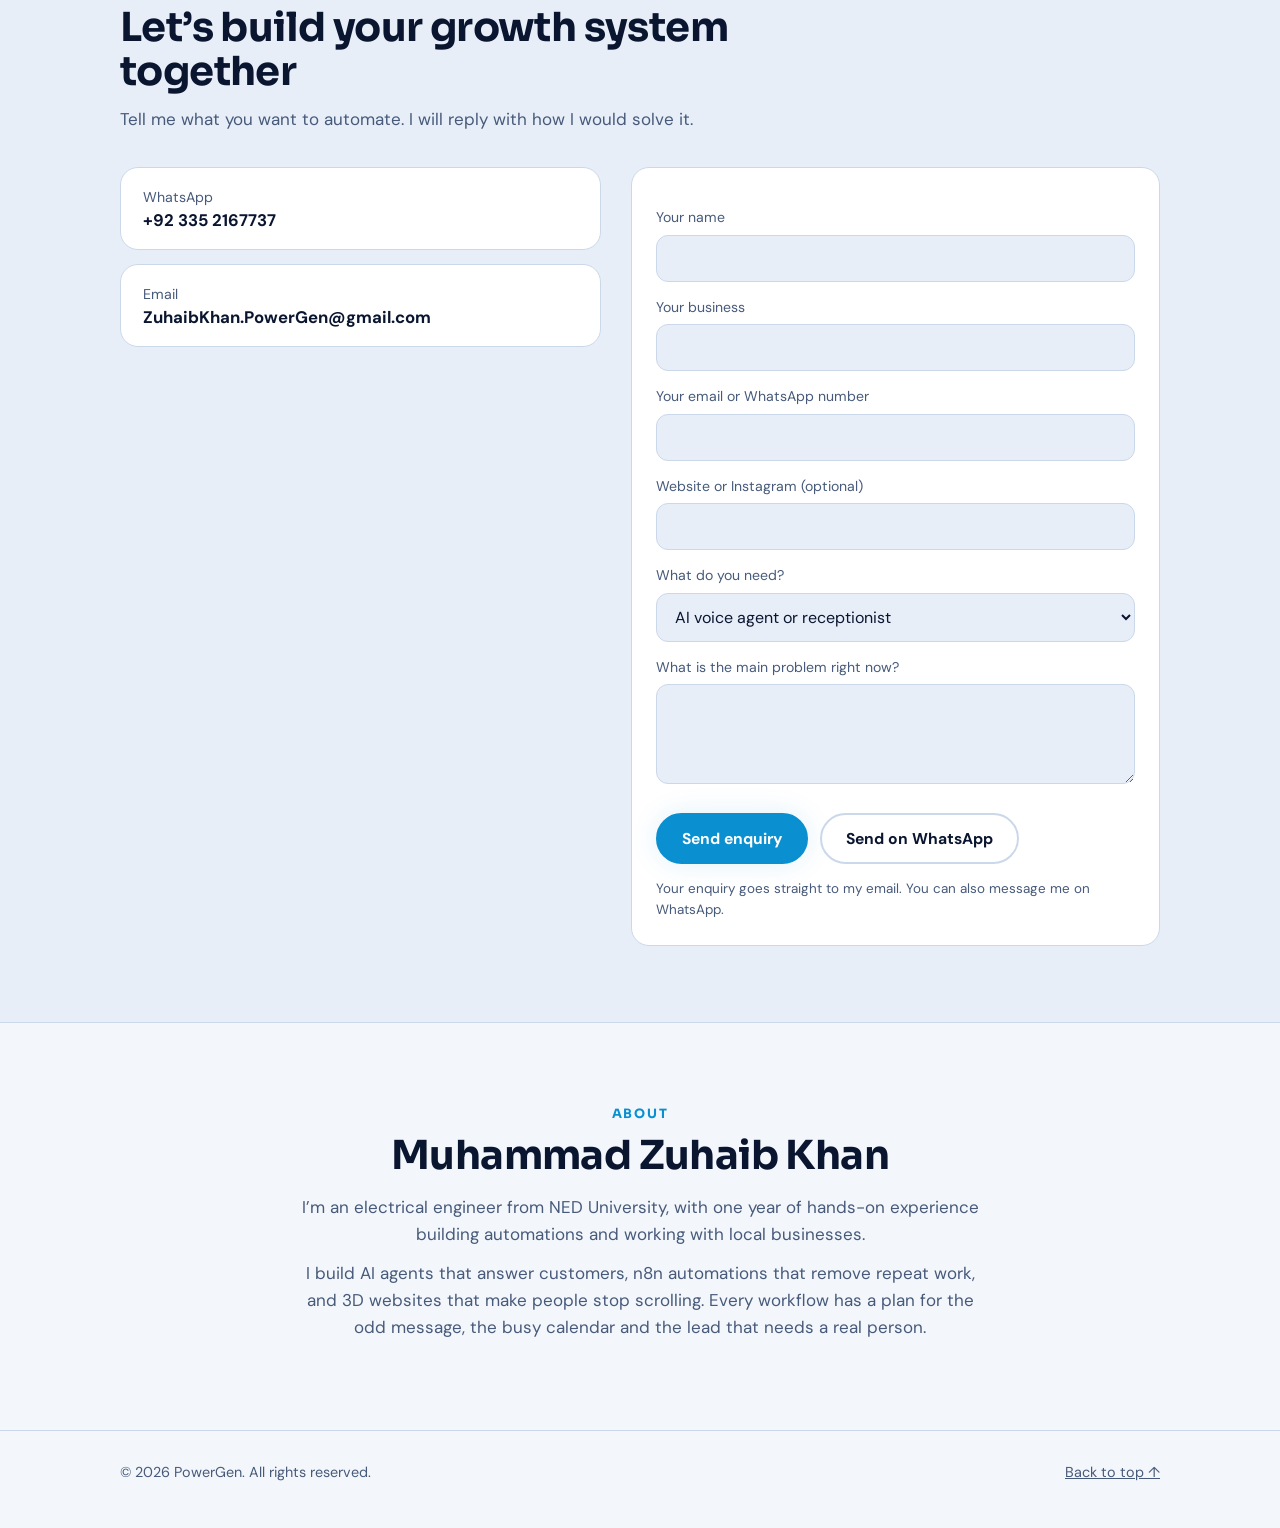
==== commit 24a2522f: "Update print statement from 'Hello' to 'Goodbye'" ====
--- a/index.html
+++ b/index.html
@@ -102,9 +102,7 @@
 .lb img{max-width:100%;max-height:100%;border-radius:10px}
 
 /* about */
-.about{display:grid;gap:34px;grid-template-columns:1fr;align-items:center}
-@media(min-width:800px){.about{grid-template-columns:260px 1fr}}
-.mono{aspect-ratio:1;max-width:260px;border-radius:28px;display:grid;place-items:center;font:800 4.4rem Sora,sans-serif;color:var(--accent);background:var(--surface);border:1px solid var(--line);box-shadow:0 0 60px var(--glow)}
+.about{max-width:680px;margin:0 auto;text-align:center}
 .about p{color:var(--muted)}
 
 /* why */
@@ -116,7 +114,8 @@
 @media(min-width:860px){.cgrid{grid-template-columns:1fr 1.1fr}}
 .cinfo .card{margin-bottom:14px;padding:18px 22px}
 .cinfo small{color:var(--muted);display:block}
-.cinfo a{font:700 1.05rem Sora,sans-serif;text-decoration:none;word-break:break-all}
+.cinfo a{font:700 clamp(.8rem,4vw,1.05rem) "DM Sans",sans-serif;text-decoration:none;white-space:nowrap}
+.cinfo a.em{font-size:clamp(.72rem,3.4vw,1.05rem);word-break:normal;white-space:nowrap}
 .formc{background:var(--surface);border:1px solid var(--line);border-radius:18px;padding:24px}
 label{display:block;font-size:.88rem;color:var(--muted);margin:14px 0 6px}
 input,select,textarea{width:100%;background:var(--bg2);color:var(--ink);border:1px solid var(--line);border-radius:12px;padding:12px 14px;font:400 1rem "DM Sans",sans-serif}
@@ -133,7 +132,7 @@
 <body>
 <header class="bar"><div class="wrap">
   <a class="logo" href="#home">POWER<span>GEN</span></a>
-  <nav class="links"><a href="#services">Services</a><a href="#proof">Results</a><a href="#work">Projects</a><a href="#about">About</a><a href="#why">Why me</a></nav>
+  <nav class="links"><a href="#services">Services</a><a href="#proof">Expertise</a><a href="#work">Projects</a><a href="#why">Why me</a><a href="#about">About</a></nav>
   <a class="btn" href="#contact">Book a free call</a>
 </div></header>
 
@@ -168,12 +167,12 @@
 </div></section>
 
 <section class="proof" id="proof"><div class="wrap">
-  <div class="head"><span class="kicker">Built, not promised</span><h2>What is already working</h2><p>Real numbers from workflows I have built, not made-up claims.</p></div>
+  <div class="head"><span class="kicker">The work behind it</span><h2>Professional automation takes real work</h2><p>These are long, multi-step builds, not quick templates. Every project connects several apps, handles the unexpected and is tested before it goes live.</p></div>
   <div class="stats">
-    <div class="stat"><b data-n="4">0</b><span>working n8n workflows built</span></div>
-    <div class="stat"><b data-n="16">0</b><span>nodes in the WhatsApp lead agent</span></div>
-    <div class="stat"><b data-n="5">0</b><span>tools my AI receptionist can call</span></div>
-    <div class="stat"><b>24/7</b><span>availability once an agent is live</span></div>
+    <div class="stat"><b>n8n</b><span>Long, multi-step workflows built from scratch</span></div>
+    <div class="stat"><b>Apps</b><span>WhatsApp, Gmail, Calendar, Sheets and CRMs connected together</span></div>
+    <div class="stat"><b>AI</b><span>Agents that reply, qualify leads and book on their own</span></div>
+    <div class="stat"><b>24/7</b><span>Availability once an agent is live</span></div>
   </div>
 </div></section>
 
@@ -188,17 +187,7 @@
   </div>
 </div></section>
 
-<section id="about"><div class="wrap">
-  <div class="about">
-    <div class="mono">ZK</div>
-    <div>
-      <span class="kicker">About</span>
-      <h2 style="margin-bottom:16px">Muhammad Zuhaib Khan</h2>
-      <p>Every workflow I build has a plan for the odd message, the busy calendar and the lead that needs a real person, so it keeps working when something unexpected happens.</p>
-      <p>PowerGen builds three things: AI agents that answer your customers, automations that remove repeat work, and 3D websites that make people stop scrolling.</p>
-    </div>
-  </div>
-</div></section>
+
 
 <section class="why" id="why"><div class="wrap">
   <div class="head"><span class="kicker">Why work with me</span><h2>Built to be trusted with your customers</h2></div>
@@ -215,7 +204,7 @@
   <div class="cgrid">
     <div class="cinfo">
       <div class="card"><small>WhatsApp</small><a href="https://wa.me/923352167737" target="_blank" rel="noopener">+92 335 2167737</a></div>
-      <div class="card"><small>Email</small><a href="mailto:ZuhaibKhan.PowerGen@gmail.com">ZuhaibKhan.PowerGen@gmail.com</a></div>
+      <div class="card"><small>Email</small><a class="em" href="mailto:ZuhaibKhan.PowerGen@gmail.com">ZuhaibKhan.PowerGen@gmail.com</a></div>
     </div>
     <div class="formc">
       <label for="f-name">Your name</label><input id="f-name" autocomplete="name">
@@ -229,6 +218,14 @@
       <p class="ok" id="status" role="status"></p>
       <p class="note">Your enquiry goes straight to my email. You can also message me on WhatsApp.</p>
     </div>
+  </div>
+</div></section>
+<section id="about"><div class="wrap">
+  <div class="about">
+    <span class="kicker">About</span>
+    <h2 style="margin-bottom:16px">Muhammad Zuhaib Khan</h2>
+    <p>I’m an electrical engineer from NED University, with one year of hands-on experience building automations and working with local businesses.</p>
+    <p>I build AI agents that answer customers, n8n automations that remove repeat work, and 3D websites that make people stop scrolling. Every workflow has a plan for the odd message, the busy calendar and the lead that needs a real person.</p>
   </div>
 </div></section>
 </main>
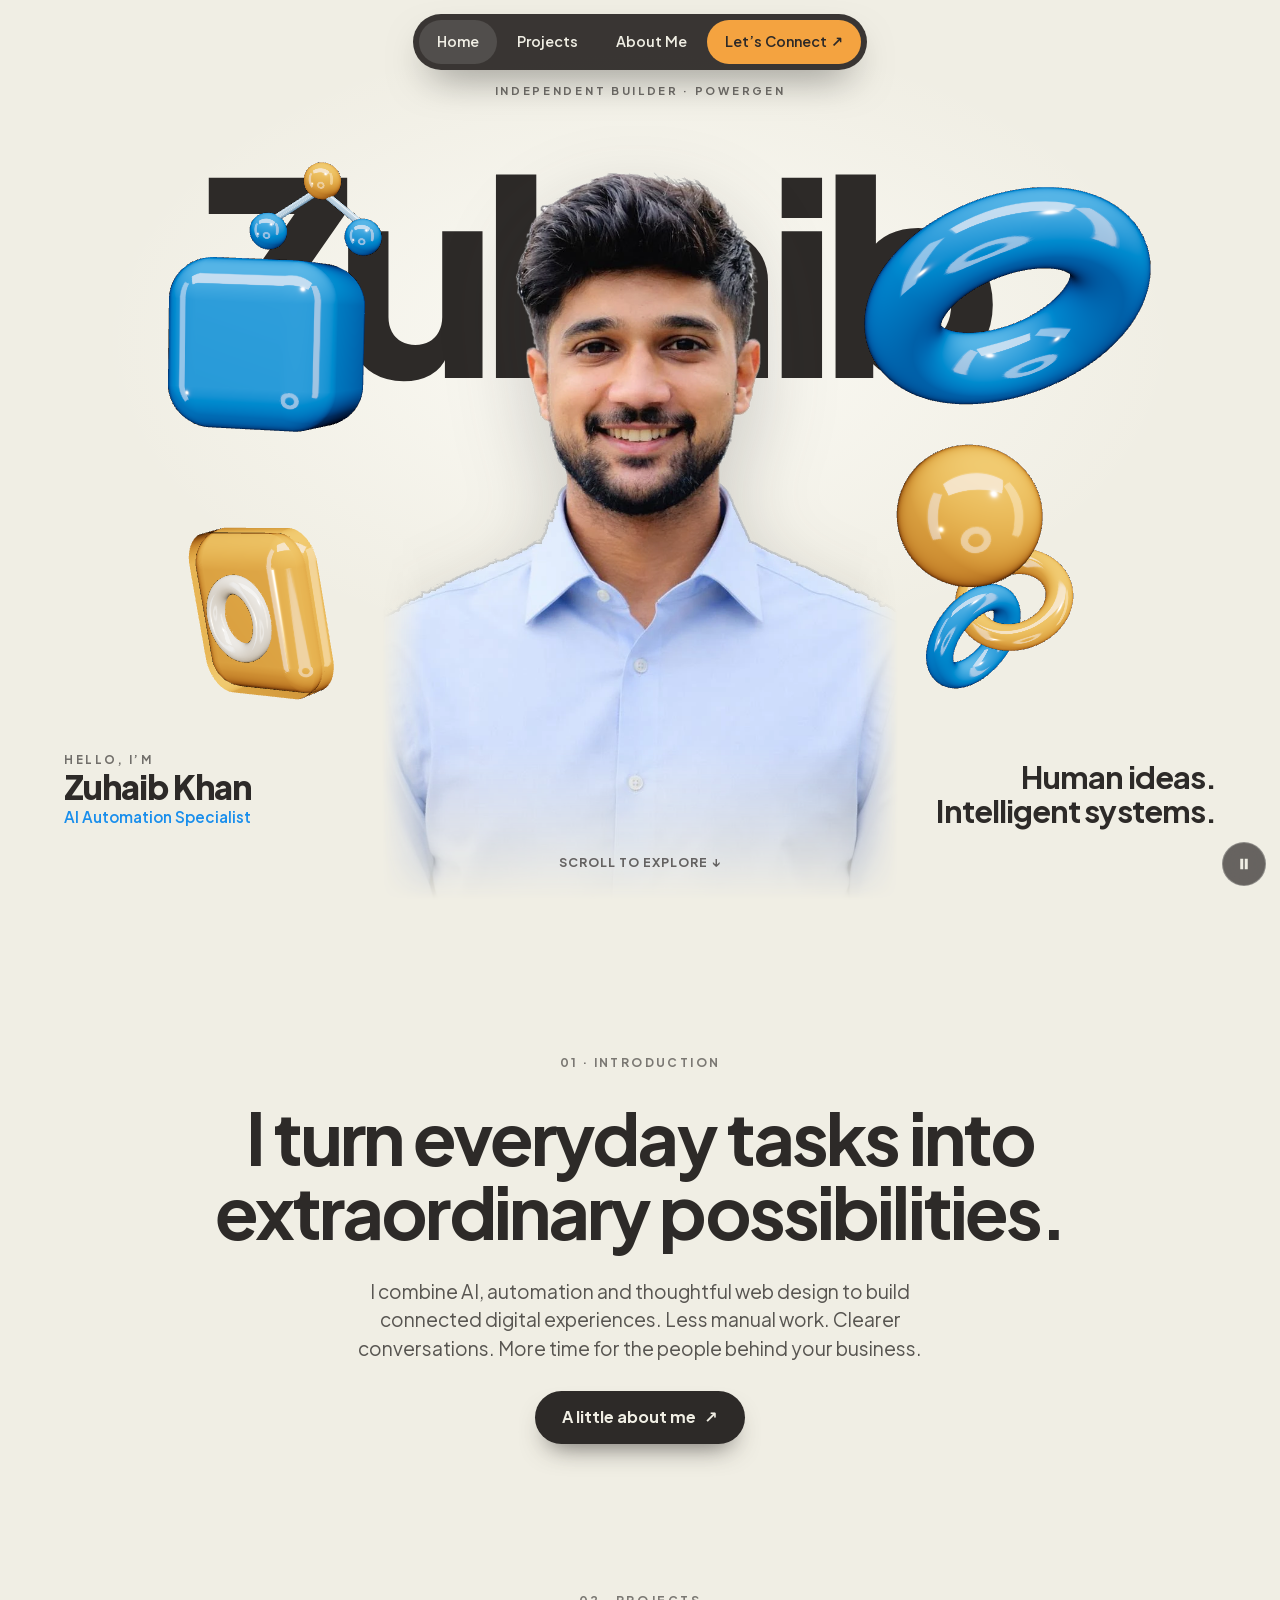
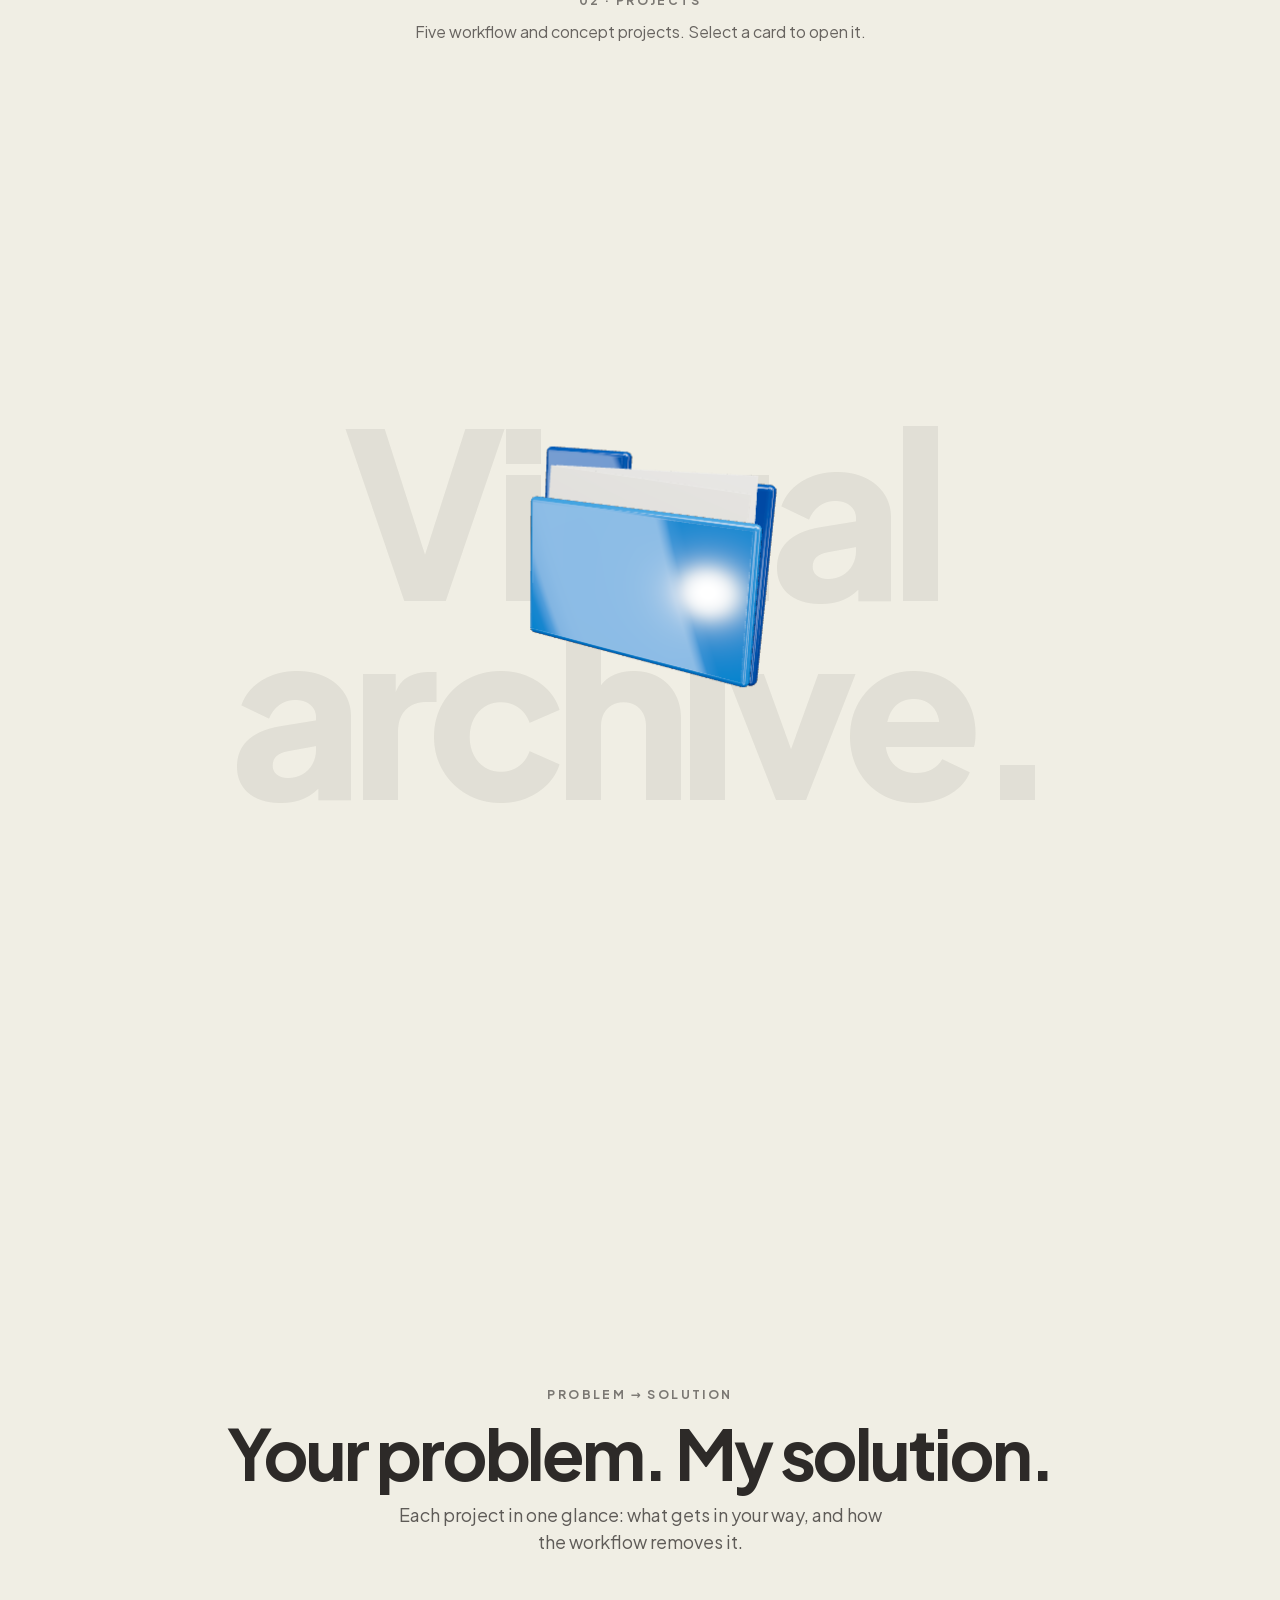
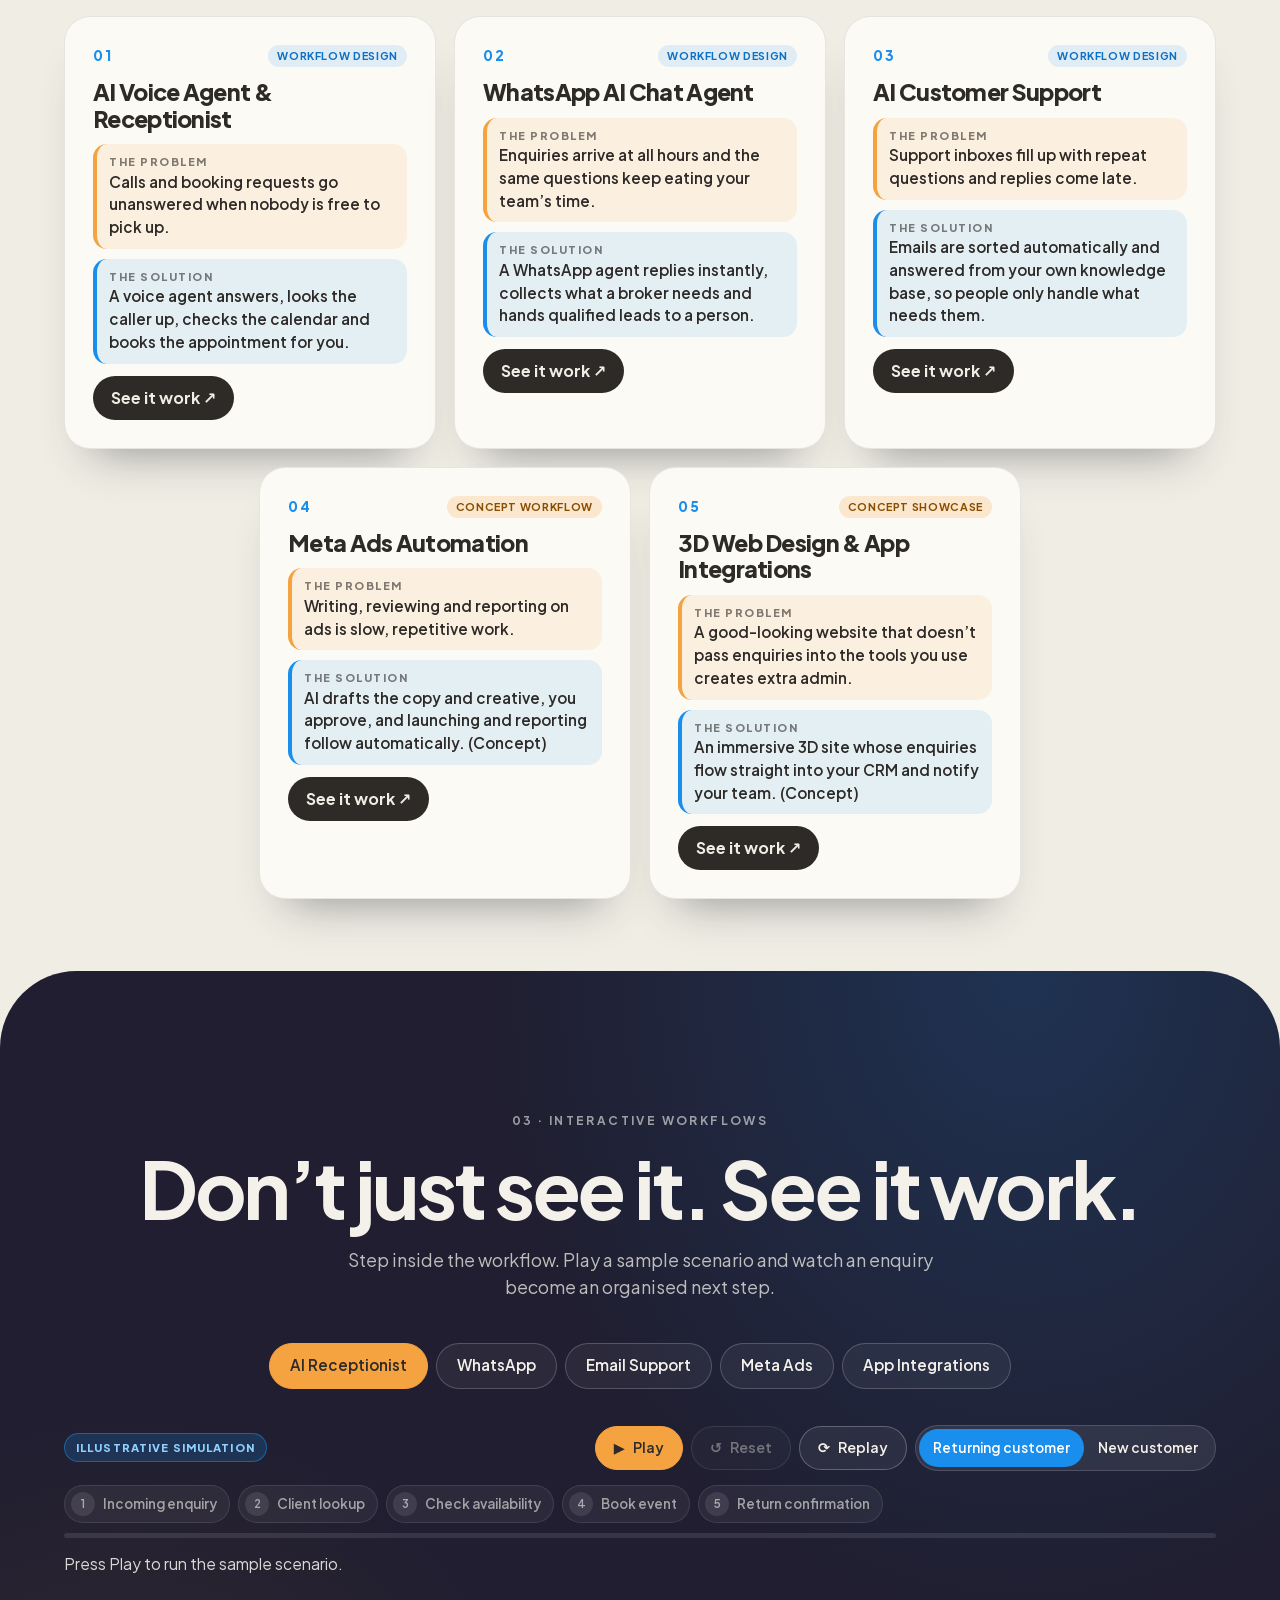
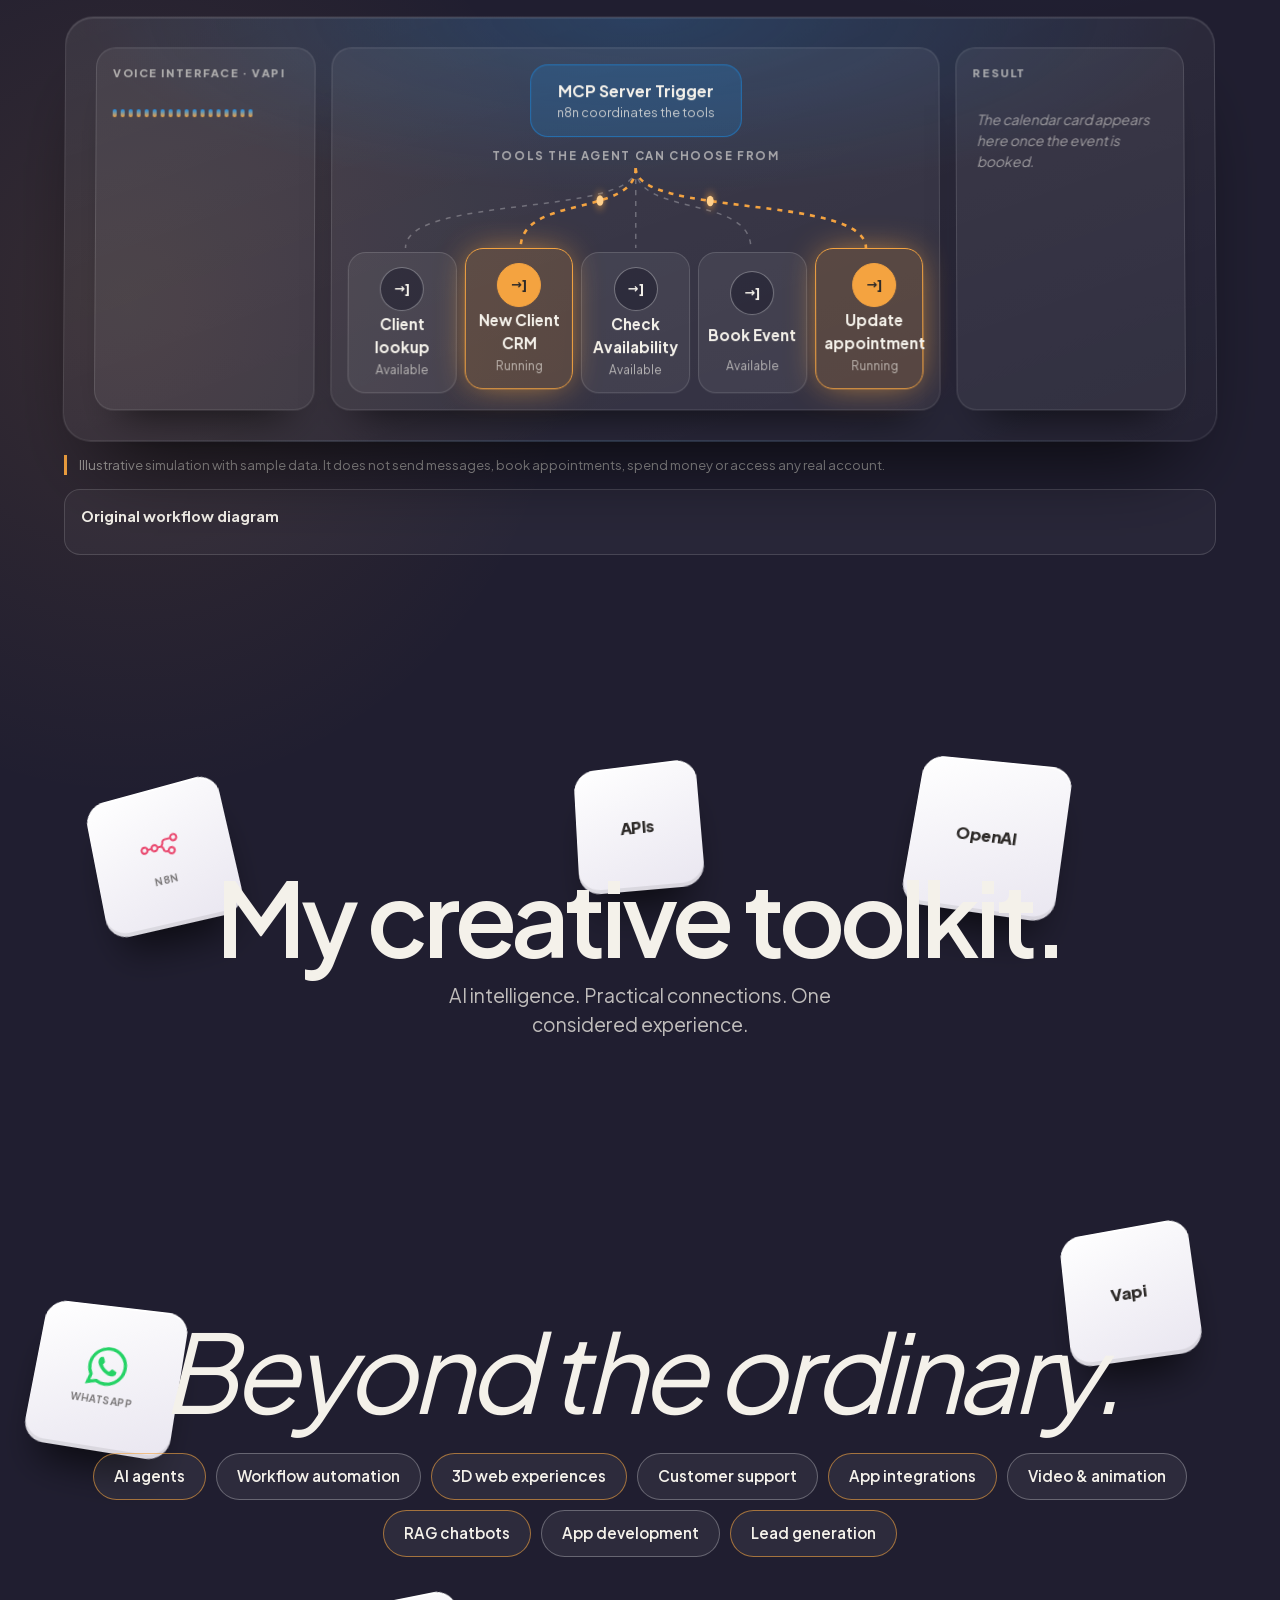
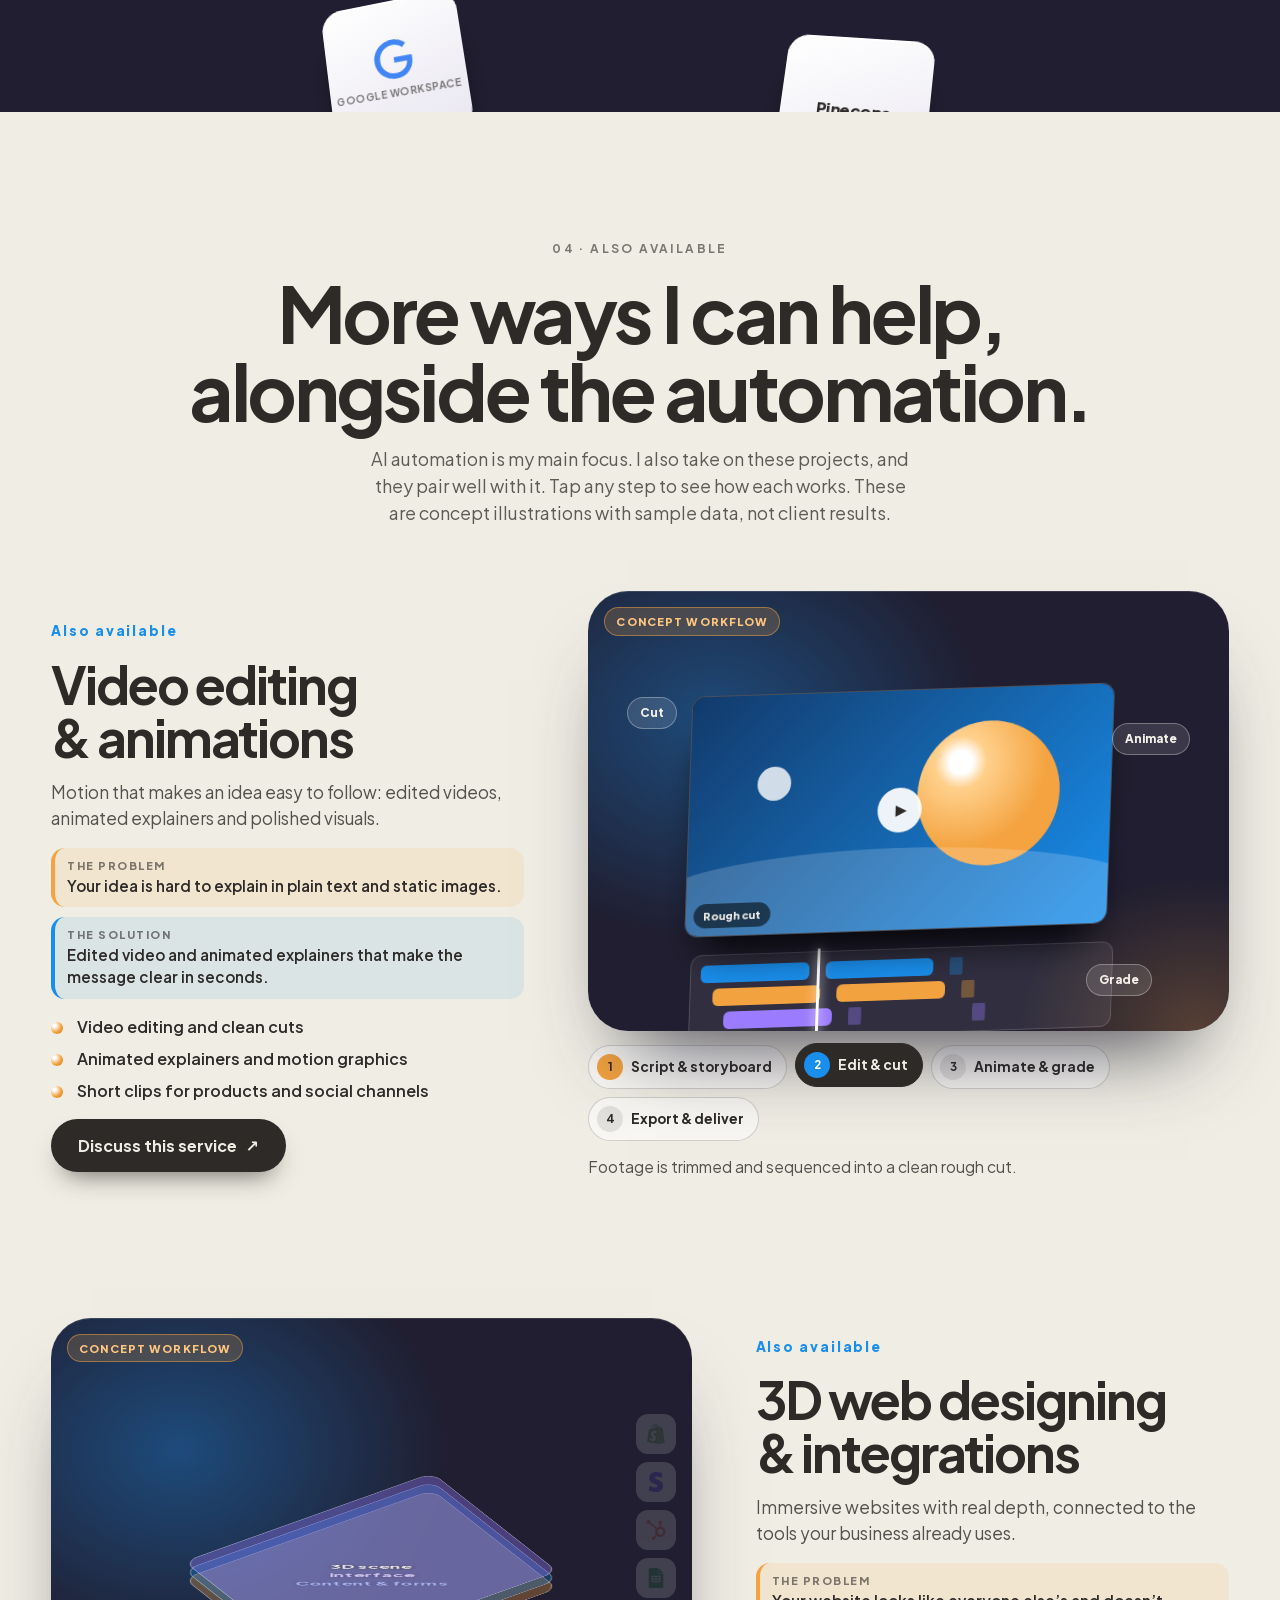
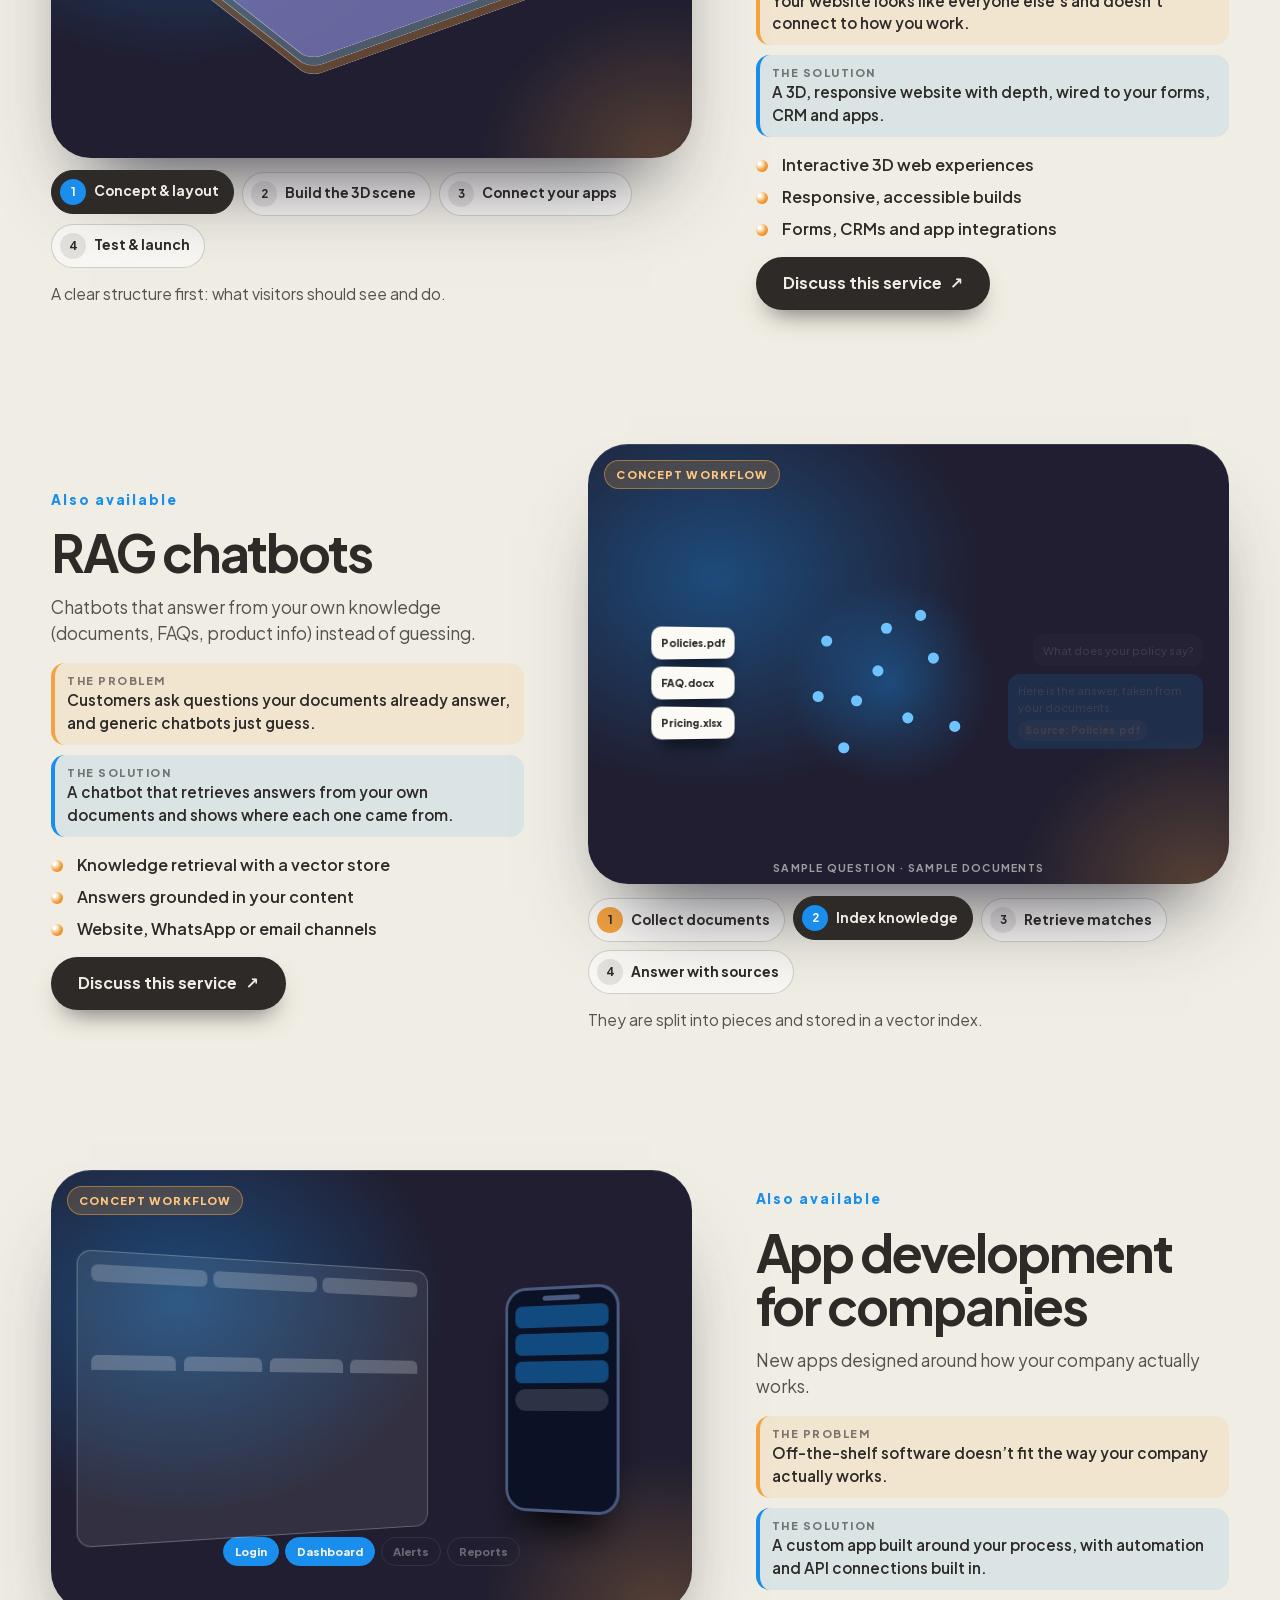
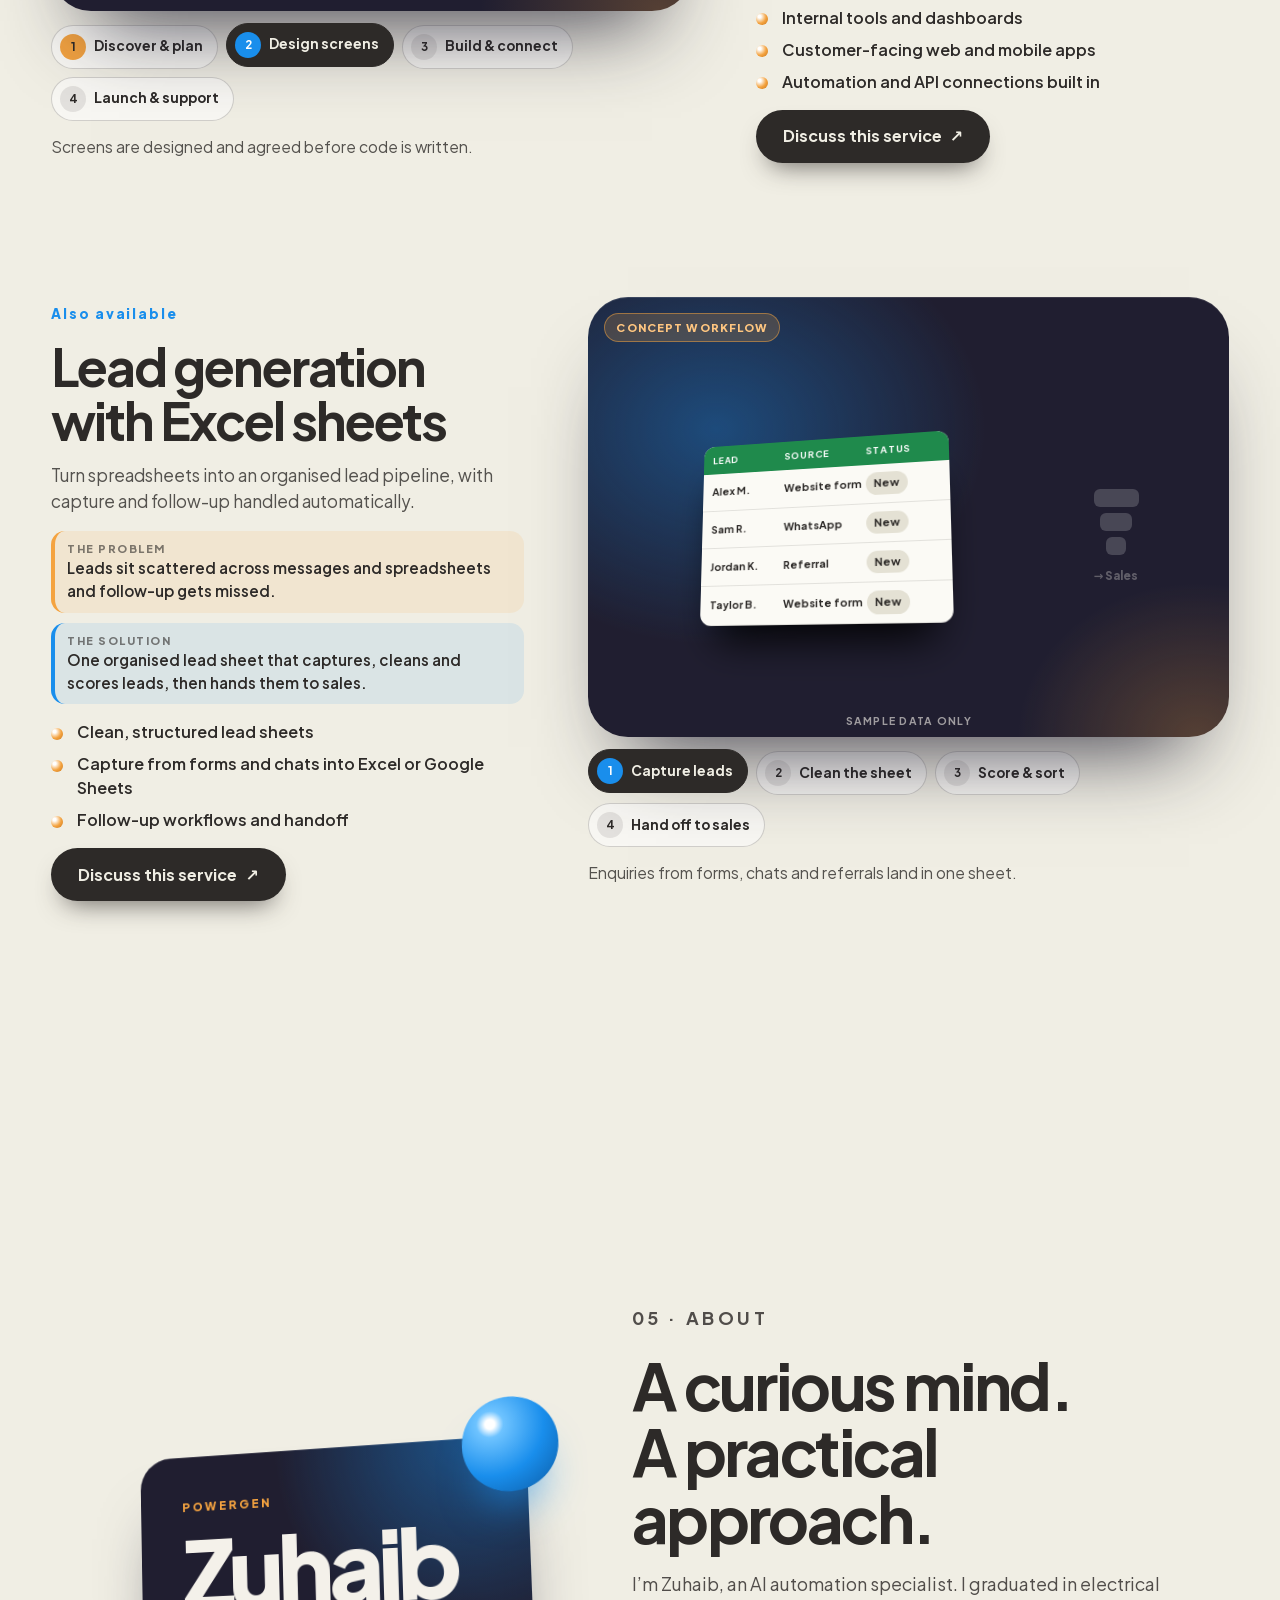
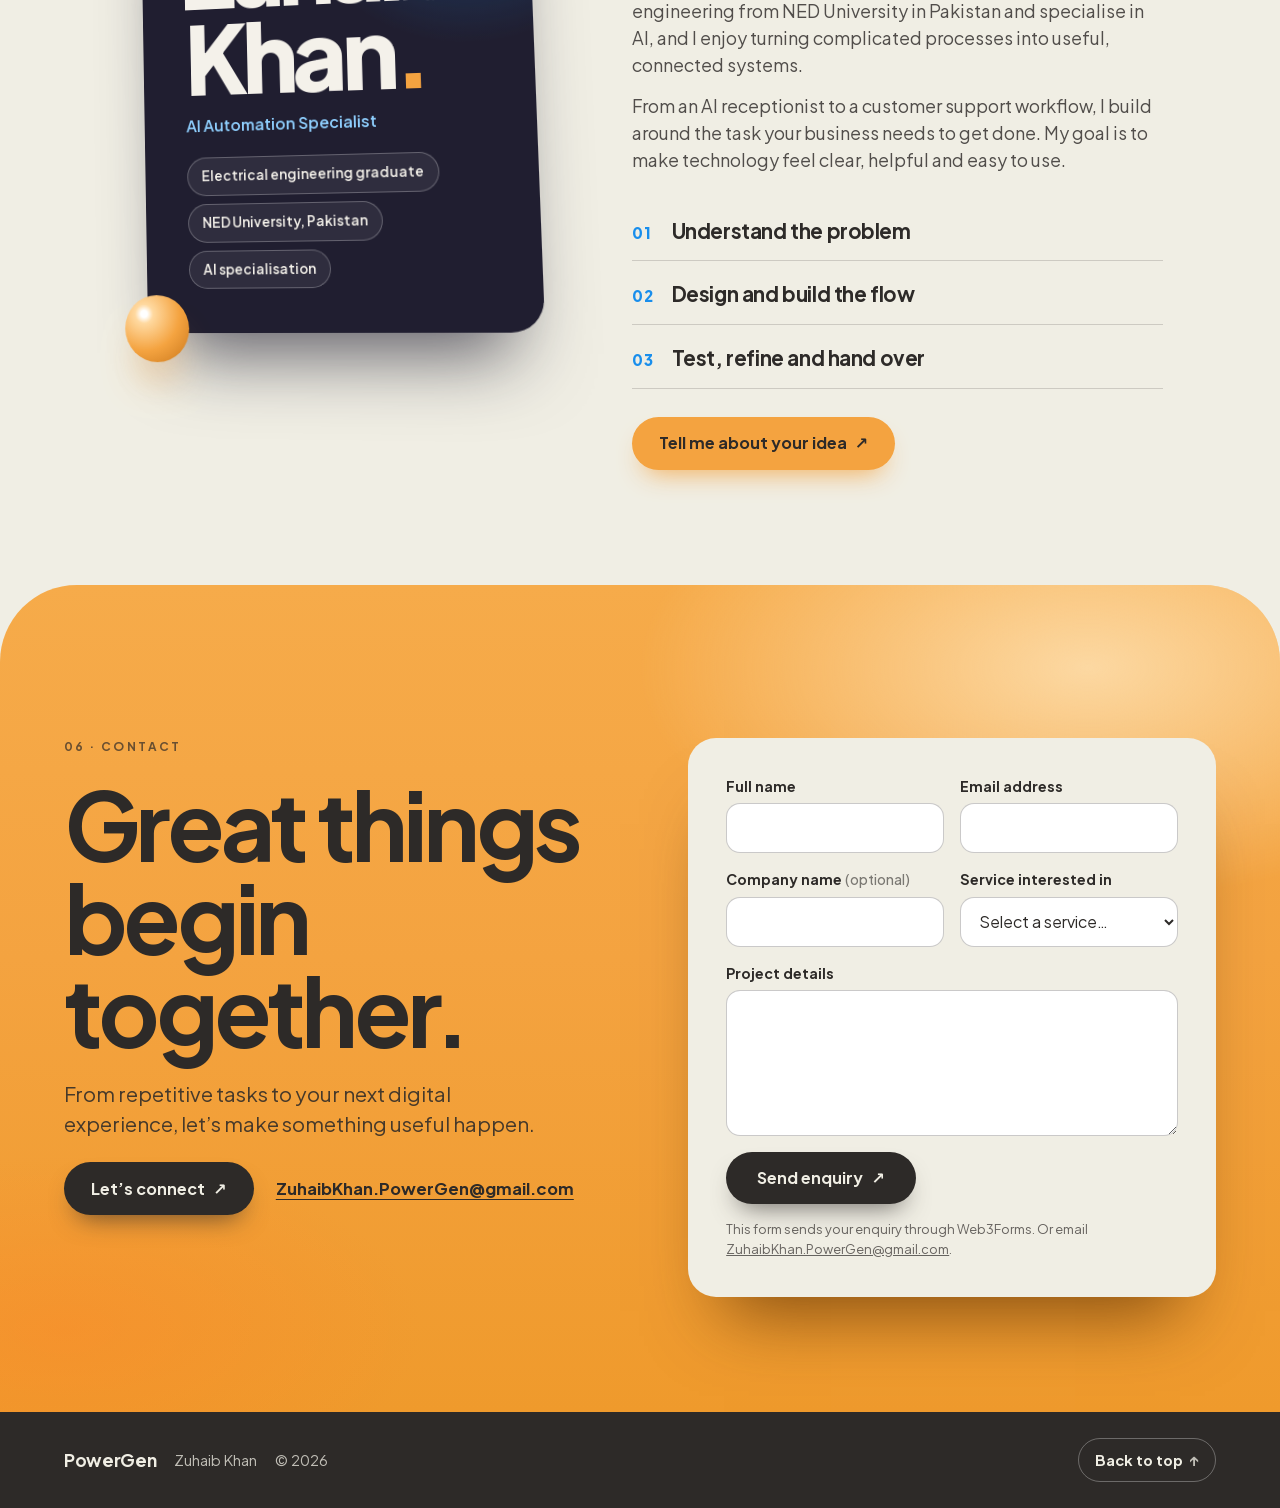
==== commit a8fa298a: "Add files via upload" ====
--- a/index.html
+++ b/index.html
@@ -1,275 +1 @@
-<!DOCTYPE html>
-<html lang="en">
-<head>
-<meta charset="utf-8">
-<meta name="viewport" content="width=device-width, initial-scale=1, viewport-fit=cover">
-<title>PowerGen — AI agents, automation and 3D websites</title>
-<link rel="preconnect" href="https://fonts.googleapis.com">
-<link rel="preconnect" href="https://fonts.gstatic.com" crossorigin>
-<link href="https://fonts.googleapis.com/css2?family=Sora:wght@500;700;800&family=DM+Sans:wght@400;500;700&display=swap" rel="stylesheet">
-<style>
-:root{--bg:#050D1F;--bg2:#0A1730;--surface:#0C1B38;--ink:#EAF2FF;--muted:#9DB0CF;--line:#1B3157;--accent:#22C7FF;--accent-ink:#031326;--glow:rgba(34,199,255,.18);color-scheme:dark;box-sizing:border-box;padding-top:env(safe-area-inset-top,0px);padding-bottom:env(safe-area-inset-bottom,0px)}
-@media (prefers-color-scheme:light){:root:not([data-theme="dark"]){--bg:#F3F7FC;--bg2:#E7EEF8;--surface:#FFFFFF;--ink:#0A1630;--muted:#475A7A;--line:#CBD8EA;--accent:#0A8FD0;--accent-ink:#FFFFFF;--glow:rgba(10,143,208,.12);color-scheme:light}}
-:root[data-theme="light"]{--bg:#F3F7FC;--bg2:#E7EEF8;--surface:#FFFFFF;--ink:#0A1630;--muted:#475A7A;--line:#CBD8EA;--accent:#0A8FD0;--accent-ink:#FFFFFF;--glow:rgba(10,143,208,.12);color-scheme:light}
-*,*::before,*::after{box-sizing:inherit}
-html{scroll-padding-top:calc(76px + env(safe-area-inset-top,0px));scroll-behavior:smooth}
-body{margin:0;background:var(--bg);color:var(--ink);font:400 17px/1.6 "DM Sans",system-ui,sans-serif;overflow-x:hidden}
-body::before{content:"";position:fixed;inset:0 0 auto;height:env(safe-area-inset-top,0px);background:var(--bg);z-index:30}
-h1,h2,h3{font-family:Sora,"Segoe UI",sans-serif;line-height:1.1;margin:0}
-h1{font-size:clamp(2.1rem,6vw,3.9rem);font-weight:800;letter-spacing:-.025em}
-h2{font-size:clamp(1.7rem,4vw,2.5rem);font-weight:700;letter-spacing:-.015em}
-h3{font-size:1.15rem;font-weight:700}
-p{margin:0 0 12px}
-a{color:inherit}
-.wrap{max-width:1080px;margin:0 auto;padding:0 20px}
-.muted{color:var(--muted)}
-.accent{color:var(--accent)}
-:focus-visible{outline:3px solid var(--accent);outline-offset:3px}
-.btn{display:inline-block;background:var(--accent);color:var(--accent-ink);padding:13px 24px;border-radius:999px;font:700 .98rem "DM Sans",sans-serif;text-decoration:none;border:2px solid var(--accent);cursor:pointer;box-shadow:0 0 28px var(--glow)}
-.btn.ghost{background:transparent;color:var(--ink);border-color:var(--line);box-shadow:none}
-.btn.ghost:hover{border-color:var(--accent)}
-.btns{display:flex;gap:12px;flex-wrap:wrap}
-.kicker{display:inline-block;color:var(--accent);font:700 .8rem Sora,sans-serif;letter-spacing:.14em;text-transform:uppercase;margin-bottom:12px}
-
-/* header */
-.bar{position:sticky;top:env(safe-area-inset-top,0px);z-index:20;background:color-mix(in srgb,var(--bg) 88%,transparent);backdrop-filter:blur(10px);border-bottom:1px solid var(--line)}
-.bar .wrap{display:flex;align-items:center;justify-content:space-between;height:68px;gap:16px}
-.logo{font:800 1.25rem Sora,sans-serif;text-decoration:none;letter-spacing:.04em}
-.logo span{color:var(--accent)}
-.links{display:none;gap:22px;font-size:.95rem}
-.links a{text-decoration:none;color:var(--muted)}
-.links a:hover{color:var(--ink)}
-@media(min-width:820px){.links{display:flex}}
-.bar .btn{padding:10px 18px;font-size:.9rem}
-
-/* hero */
-.hero{padding:64px 0 40px;background:radial-gradient(900px 400px at 80% -10%,var(--glow),transparent 70%)}
-.pill{display:inline-block;border:1px solid var(--line);background:var(--surface);border-radius:999px;padding:6px 14px;font-size:.88rem;color:var(--muted);margin-bottom:20px}
-.pill b{color:var(--accent)}
-.hero h1{max-width:17ch}
-.hero .sub{font-size:1.15rem;color:var(--muted);max-width:60ch;margin:20px 0 28px}
-.live{margin-top:44px;background:var(--surface);border:1px solid var(--line);border-radius:18px;padding:18px;overflow-x:auto}
-.live small{display:block;color:var(--muted);margin-bottom:12px}
-.chain{display:flex;align-items:center;min-width:max-content;gap:0}
-.cn{background:var(--bg2);border:1px solid var(--line);border-radius:12px;padding:12px 16px;font-weight:500;font-size:.93rem;white-space:nowrap}
-.cl{width:34px;height:2px;background:var(--line);position:relative;overflow:hidden}
-.cl::after{content:"";position:absolute;top:0;left:-12px;width:12px;height:2px;background:var(--accent);animation:run 2.4s linear infinite;animation-delay:var(--d,0s)}
-@keyframes run{to{left:34px}}
-
-/* marquee */
-.tools{padding:28px 0;border-block:1px solid var(--line);overflow:hidden;background:var(--bg2)}
-.tools p{text-align:center;color:var(--muted);font-size:.9rem;margin-bottom:14px}
-.track{display:flex;gap:44px;width:max-content;animation:mq 34s linear infinite}
-.track span{font:700 1.15rem Sora,sans-serif;color:var(--muted);white-space:nowrap}
-@keyframes mq{to{transform:translateX(-50%)}}
-@media(prefers-reduced-motion:reduce){.track,.cl::after{animation:none}}
-
-section{padding:76px 0}
-.head{max-width:680px;margin-bottom:34px}
-.head p{color:var(--muted);margin-top:12px}
-
-/* services */
-.grid4{display:grid;gap:18px;grid-template-columns:repeat(auto-fit,minmax(240px,1fr))}
-.card{background:var(--surface);border:1px solid var(--line);border-radius:18px;padding:24px;display:flex;flex-direction:column}
-.card:hover{border-color:var(--accent)}
-.num{font:800 .9rem Sora,sans-serif;color:var(--accent);margin-bottom:14px}
-.card h3{margin-bottom:10px}
-.card p{color:var(--muted);font-size:.97rem;flex:1}
-.tags{display:flex;flex-wrap:wrap;gap:6px;margin:6px 0 0;padding:0;list-style:none}
-.tags li{border:1px solid var(--line);border-radius:999px;padding:3px 11px;font-size:.8rem;color:var(--muted)}
-
-/* receipts */
-.proof{background:var(--bg2);border-block:1px solid var(--line)}
-.stats{display:grid;gap:18px;grid-template-columns:repeat(auto-fit,minmax(200px,1fr))}
-.stat{padding:8px 0 8px 18px;border-left:3px solid var(--accent)}
-.stat b{display:block;font:800 clamp(2.4rem,6vw,3.4rem) Sora,sans-serif;line-height:1}
-.stat span{color:var(--muted);font-size:.95rem;display:block;margin-top:8px}
-
-/* showcase */
-.work{display:grid;gap:22px;grid-template-columns:1fr}
-@media(min-width:800px){.work{grid-template-columns:1fr 1fr}.work .wide{grid-column:1/-1}}
-.proj{background:var(--surface);border:1px solid var(--line);border-radius:18px;overflow:hidden}
-.proj button{display:block;width:100%;padding:0;border:0;background:#050D1F;cursor:zoom-in}
-.proj img{display:block;width:100%;height:auto}
-.proj .info{padding:20px 22px 24px}
-.proj .row{display:flex;justify-content:space-between;align-items:center;gap:10px;margin-bottom:8px}
-.badge{font:700 .72rem Sora,sans-serif;letter-spacing:.08em;text-transform:uppercase;border-radius:999px;padding:4px 11px;border:1px solid var(--accent);color:var(--accent);white-space:nowrap}
-.badge.c{border-color:var(--line);color:var(--muted)}
-.proj p{color:var(--muted);font-size:.96rem;margin:0}
-.hint{color:var(--muted);font-size:.88rem;margin-top:14px}
-.lb{position:fixed;inset:0;background:rgba(2,8,20,.94);display:none;align-items:center;justify-content:center;z-index:50;padding:20px;cursor:zoom-out}
-.lb.on{display:flex}
-.lb img{max-width:100%;max-height:100%;border-radius:10px}
-
-/* about */
-.about{max-width:680px;margin:0 auto;text-align:center}
-.about p{color:var(--muted)}
-
-/* why */
-.why .card{position:relative}
-.why .tag{align-self:flex-start;margin-top:14px;font:700 .72rem Sora,sans-serif;letter-spacing:.08em;text-transform:uppercase;color:var(--accent)}
-
-/* contact */
-.cgrid{display:grid;gap:30px;grid-template-columns:1fr}
-@media(min-width:860px){.cgrid{grid-template-columns:1fr 1.1fr}}
-.cinfo .card{margin-bottom:14px;padding:18px 22px}
-.cinfo small{color:var(--muted);display:block}
-.cinfo a{font:700 clamp(.8rem,4vw,1.05rem) "DM Sans",sans-serif;text-decoration:none;white-space:nowrap}
-.cinfo a.em{font-size:clamp(.72rem,3.4vw,1.05rem);word-break:normal;white-space:nowrap}
-.formc{background:var(--surface);border:1px solid var(--line);border-radius:18px;padding:24px}
-label{display:block;font-size:.88rem;color:var(--muted);margin:14px 0 6px}
-input,select,textarea{width:100%;background:var(--bg2);color:var(--ink);border:1px solid var(--line);border-radius:12px;padding:12px 14px;font:400 1rem "DM Sans",sans-serif}
-textarea{min-height:100px;resize:vertical}
-input:focus,select:focus,textarea:focus{outline:2px solid var(--accent);border-color:transparent}
-.formc .btns{margin-top:20px}
-.note{font-size:.84rem;color:var(--muted);margin:14px 0 0}
-.fab{position:fixed;right:18px;bottom:calc(18px + env(safe-area-inset-bottom,0px));z-index:25;background:#25D366;color:#06210f;border-radius:999px;padding:13px 20px;font:700 .95rem "DM Sans",sans-serif;text-decoration:none;box-shadow:0 8px 28px rgba(0,0,0,.35)}
-.ok{color:var(--accent);font-weight:700;margin:14px 0 0}
-footer{border-top:1px solid var(--line);padding:30px 0 44px;color:var(--muted);font-size:.9rem}
-footer .wrap{display:flex;justify-content:space-between;flex-wrap:wrap;gap:12px}
-</style>
-</head>
-<body>
-<header class="bar"><div class="wrap">
-  <a class="logo" href="#home">POWER<span>GEN</span></a>
-  <nav class="links"><a href="#services">Services</a><a href="#proof">Expertise</a><a href="#work">Projects</a><a href="#why">Why me</a><a href="#about">About</a></nav>
-  <a class="btn" href="#contact">Book a free call</a>
-</div></header>
-
-<main id="home">
-<div class="hero"><div class="wrap">
-  <span class="pill"><b>AI automation specialist</b> · 3D website developer</span>
-  <h1>AI agents and 3D websites that win you customers, <span class="accent">around the clock.</span></h1>
-  <p class="sub">I’m Muhammad Zuhaib Khan. I build AI receptionists, WhatsApp and email agents, business automations and immersive 3D websites for companies that want more enquiries and less admin.</p>
-  <div class="btns"><a class="btn" href="#contact">Book a free consultation</a><a class="btn ghost" href="https://wa.me/923352167737" target="_blank" rel="noopener">WhatsApp me</a></div>
-  <div class="live">
-    <small>What happens when a customer gets in touch</small>
-    <div class="chain">
-      <div class="cn">Enquiry arrives</div><div class="cl" style="--d:0s"></div>
-      <div class="cn">AI replies instantly</div><div class="cl" style="--d:.5s"></div>
-      <div class="cn">Lead is sorted</div><div class="cl" style="--d:1s"></div>
-      <div class="cn">Appointment booked</div><div class="cl" style="--d:1.5s"></div>
-      <div class="cn">You get notified</div>
-    </div>
-  </div>
-</div></div>
-
-<div class="tools"><p>Tools I build with</p><div class="track" id="track"></div></div>
-
-<section id="services"><div class="wrap">
-  <div class="head"><span class="kicker">What I build</span><h2>Four ways I help your business grow</h2><p>Each one has a measurable job: answer faster, lose fewer leads, or make your brand look worth the price.</p></div>
-  <div class="grid4">
-    <div class="card"><div class="num">01</div><h3>AI Voice Agents and Receptionists</h3><p>Answers calls, recognises existing clients, checks availability and books the appointment on your calendar while the caller is still on the line.</p><ul class="tags"><li>VAPI</li><li>MCP</li><li>Google Calendar</li><li>CRM</li></ul></div>
-    <div class="card"><div class="num">02</div><h3>WhatsApp and Email AI Agents</h3><p>Replies to enquiries and support emails instantly, sorts leads into qualified, not qualified or needs a human, and follows up automatically.</p><ul class="tags"><li>WhatsApp</li><li>Gmail</li><li>Knowledge base</li><li>Lead routing</li></ul></div>
-    <div class="card"><div class="num">03</div><h3>3D Websites and App Integrations</h3><p>Immersive scroll-driven websites that make your brand look premium, connected to the tools you already use.</p><ul class="tags"><li>Next.js</li><li>3D visuals</li><li>Shopify</li><li>Stripe</li><li>HubSpot</li></ul></div>
-    <div class="card"><div class="num">04</div><h3>Meta Ads Automation</h3><p>From campaign brief to AI-written copy, creative, approval, launch and performance reports in one flow, with an edit loop before anything goes live.</p><ul class="tags"><li>Facebook</li><li>Instagram</li><li>Reporting</li></ul></div>
-  </div>
-</div></section>
-
-<section class="proof" id="proof"><div class="wrap">
-  <div class="head"><span class="kicker">The work behind it</span><h2>Professional automation takes real work</h2><p>These are long, multi-step builds, not quick templates. Every project connects several apps, handles the unexpected and is tested before it goes live.</p></div>
-  <div class="stats">
-    <div class="stat"><b>n8n</b><span>Long, multi-step workflows built from scratch</span></div>
-    <div class="stat"><b>Apps</b><span>WhatsApp, Gmail, Calendar, Sheets and CRMs connected together</span></div>
-    <div class="stat"><b>AI</b><span>Agents that reply, qualify leads and book on their own</span></div>
-    <div class="stat"><b>24/7</b><span>Availability once an agent is live</span></div>
-  </div>
-</div></section>
-
-<section id="work"><div class="wrap">
-  <div class="head"><span class="kicker">Projects</span><h2>Workflows and concepts I have designed</h2><p>Tap any project to see it full size. The badge shows what is built and what is a concept.</p></div>
-  <div class="work">
-    <article class="proj wide"><button type="button" data-img><img src="[data-uri]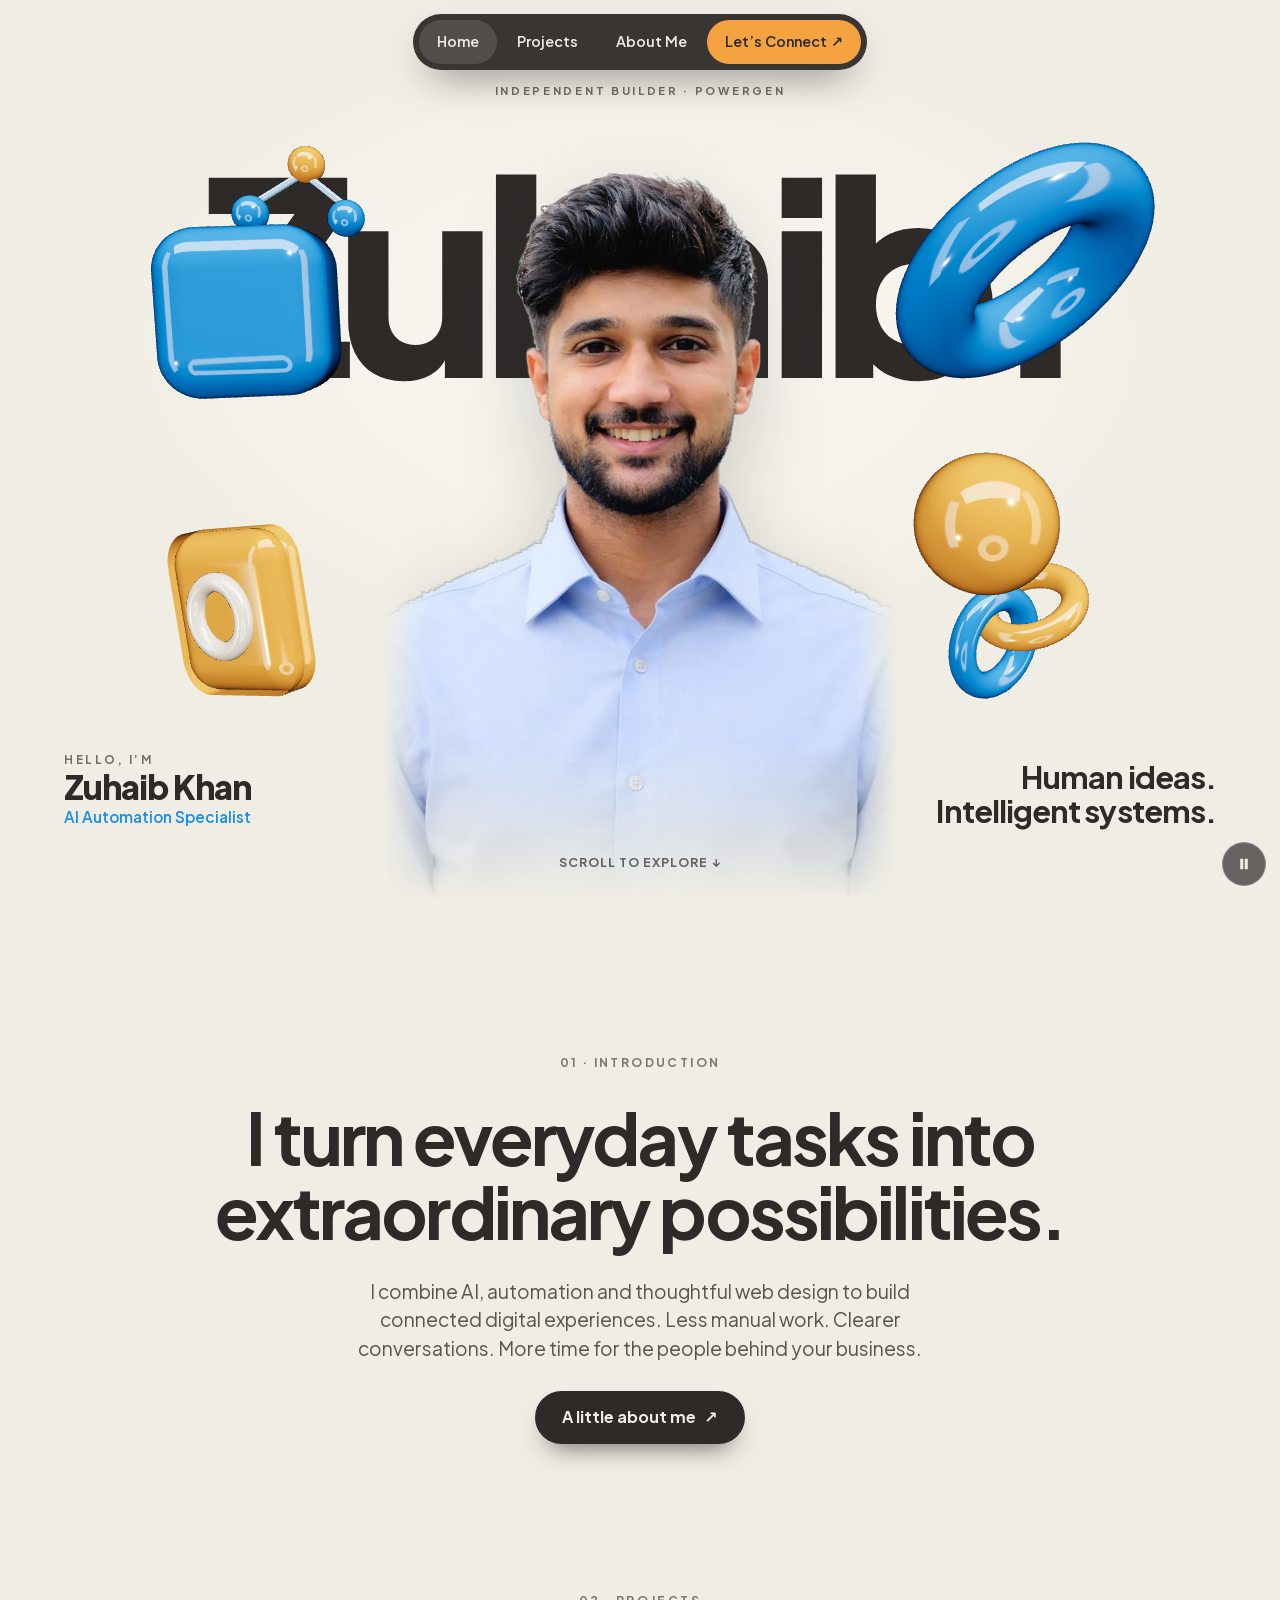
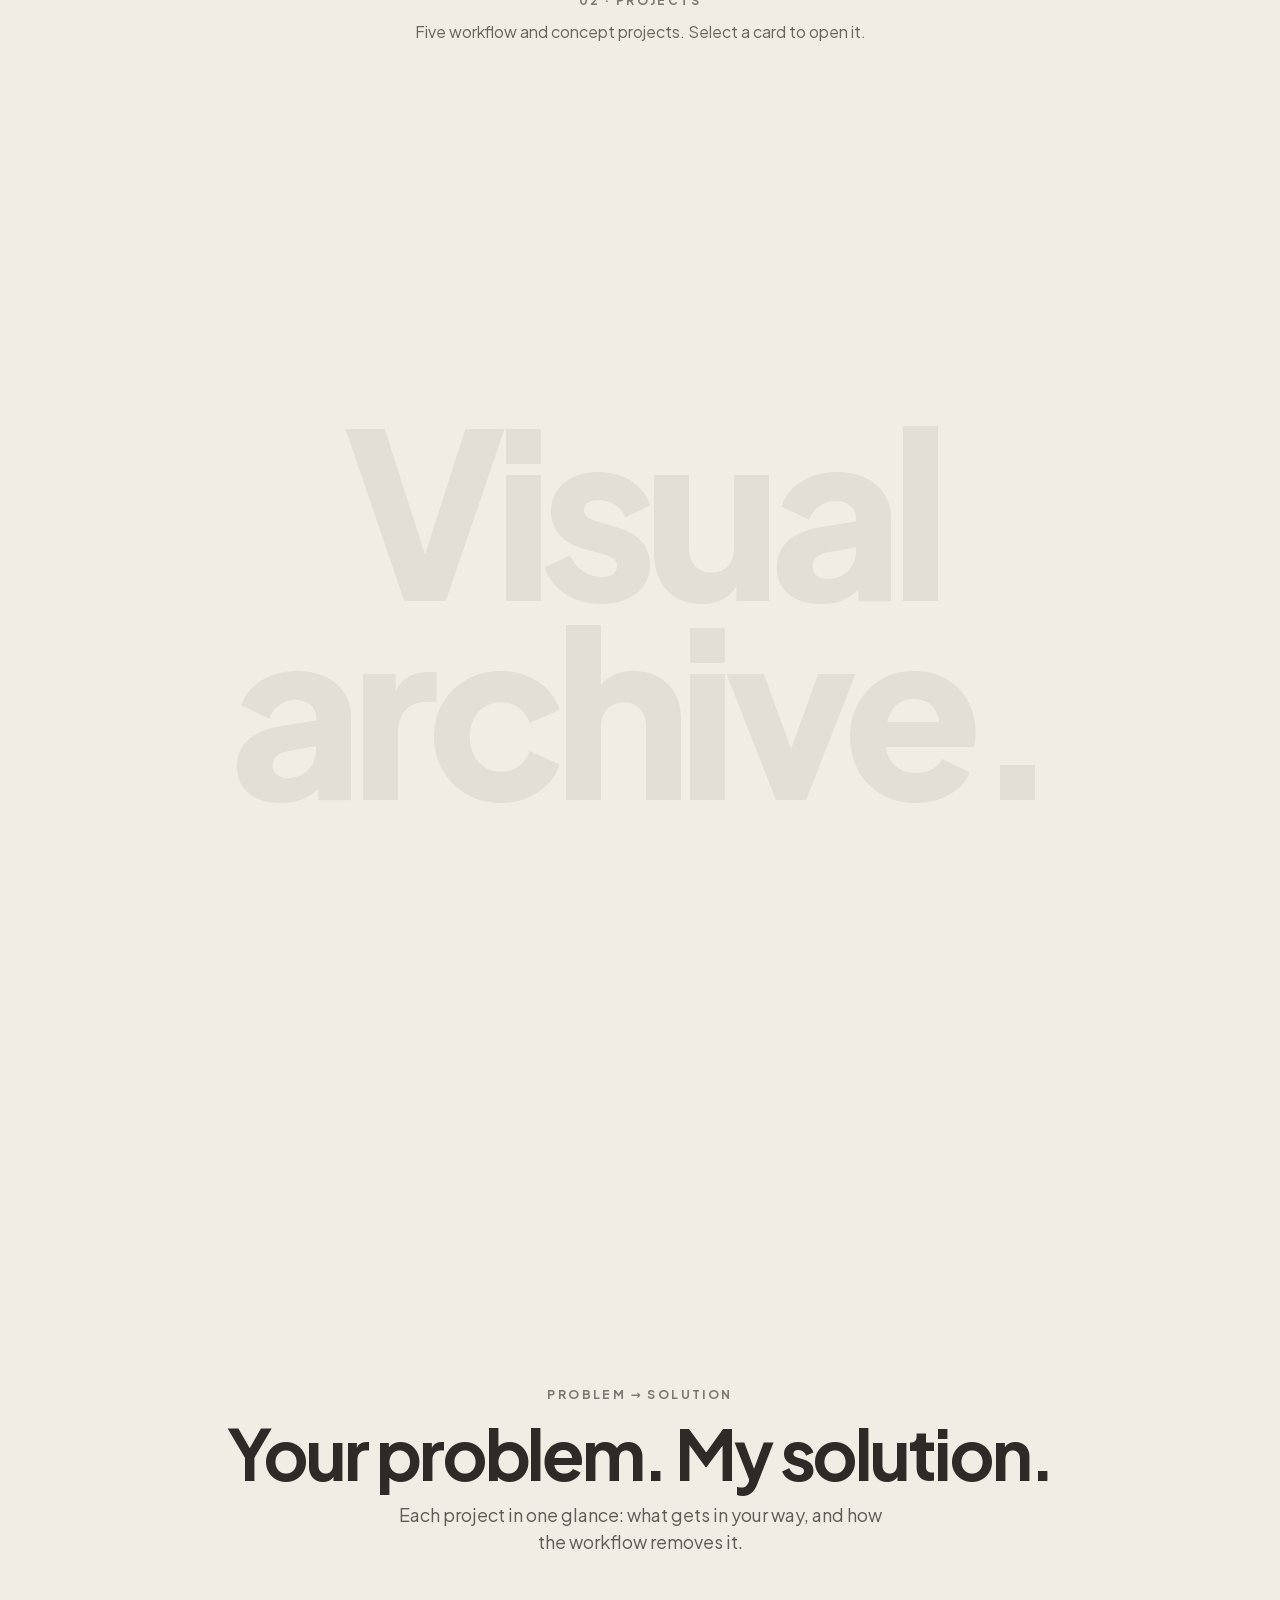
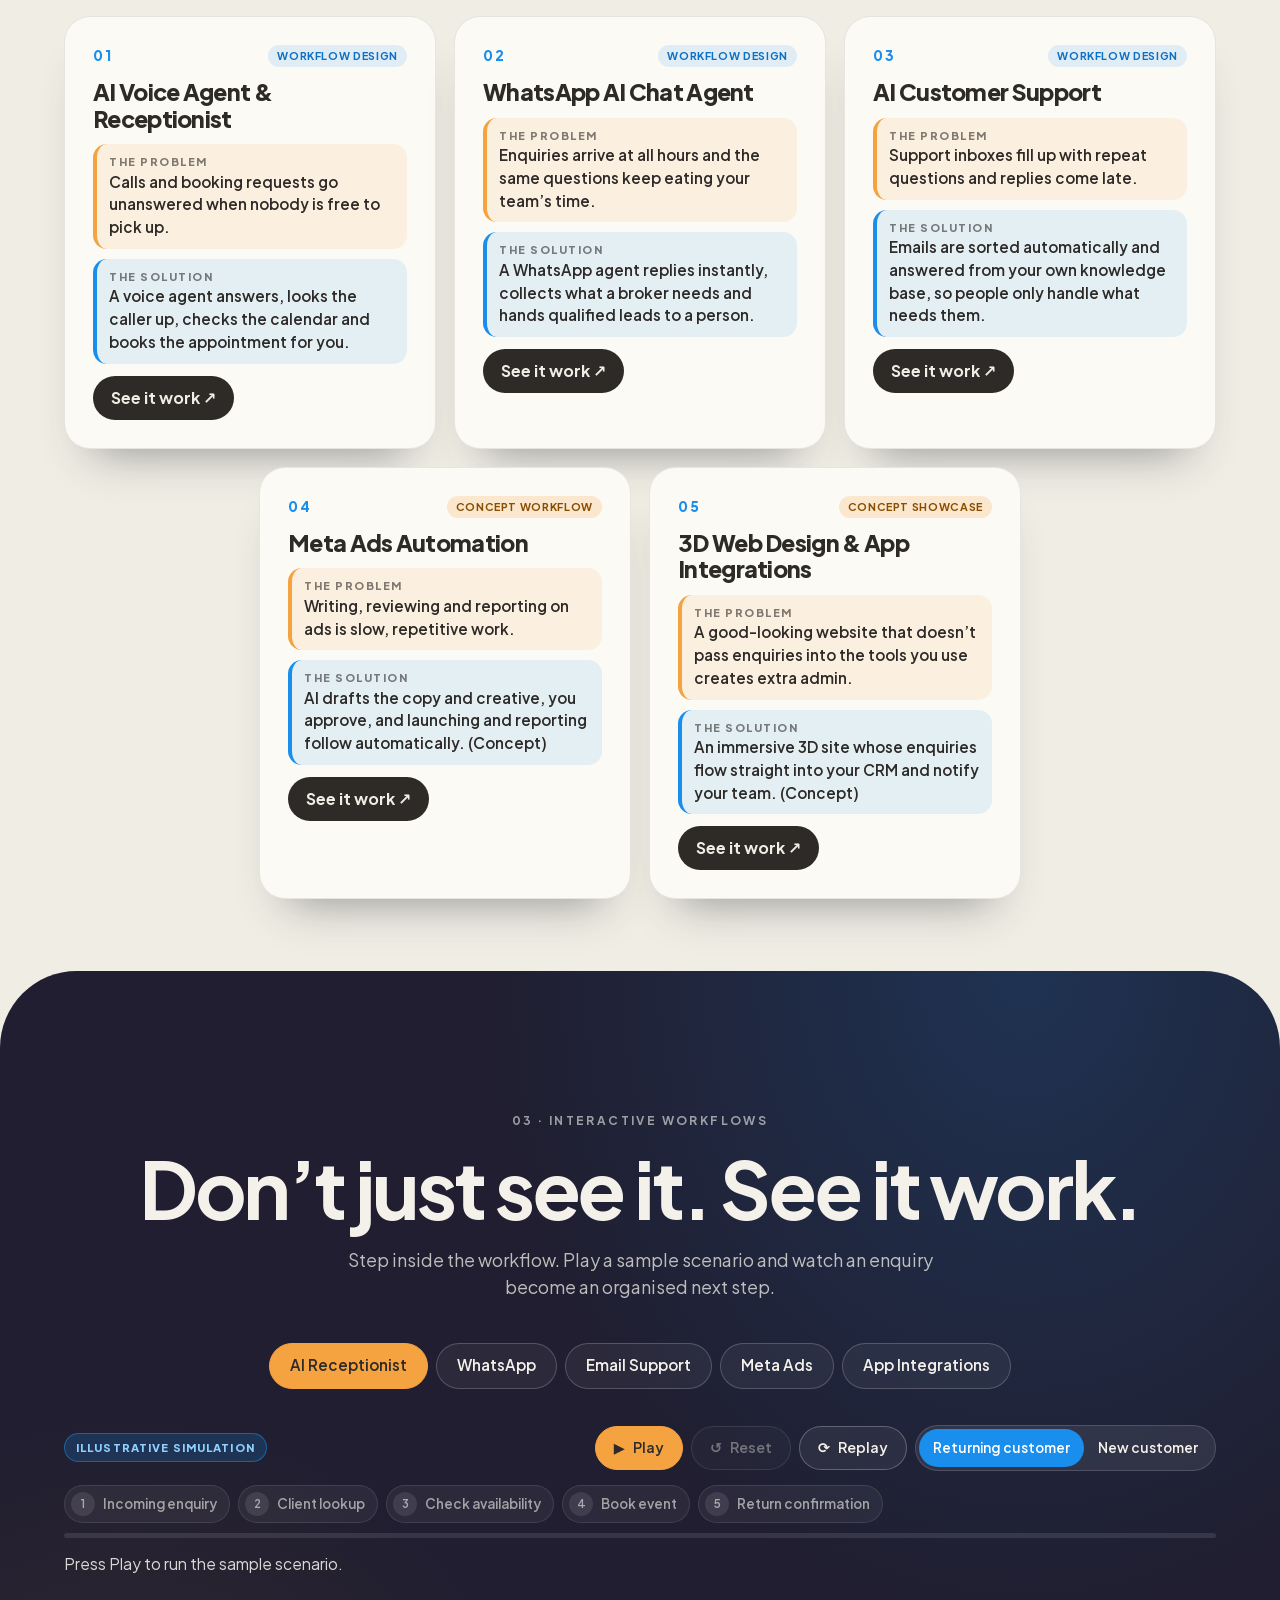
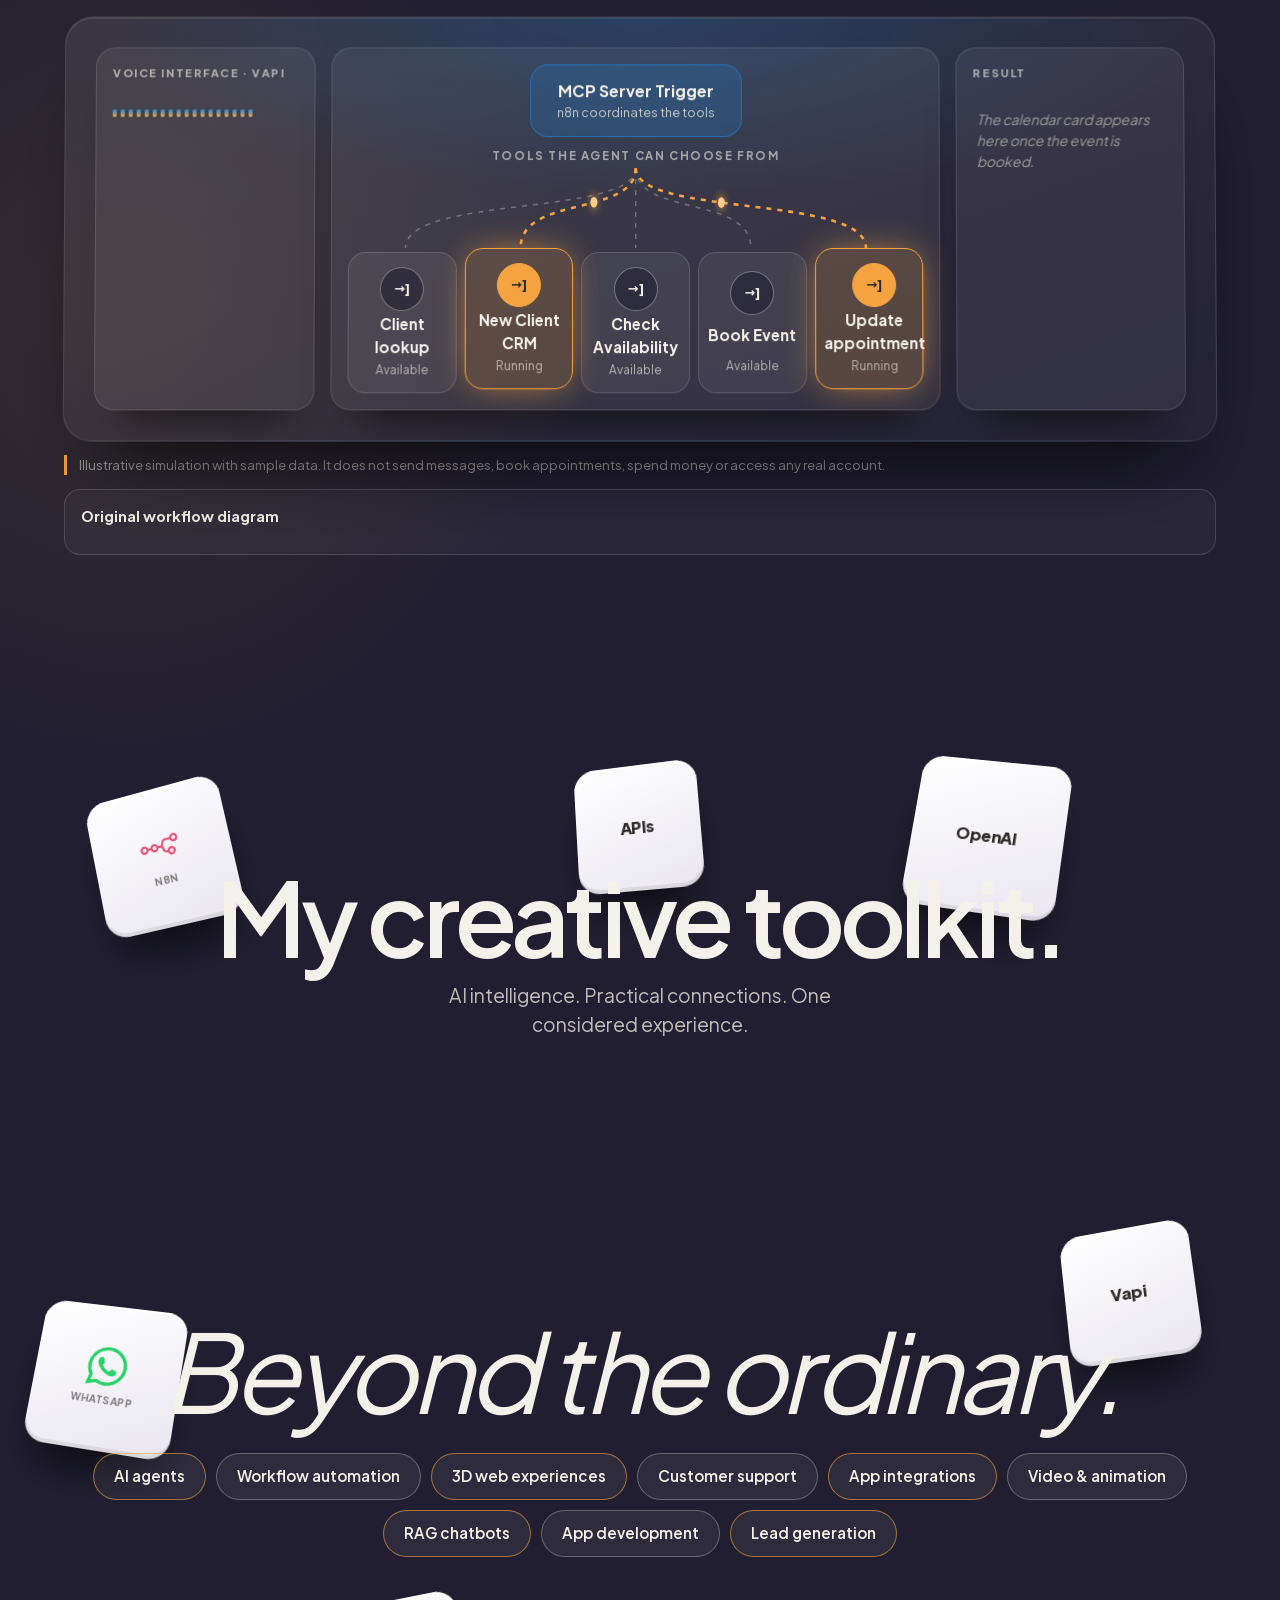
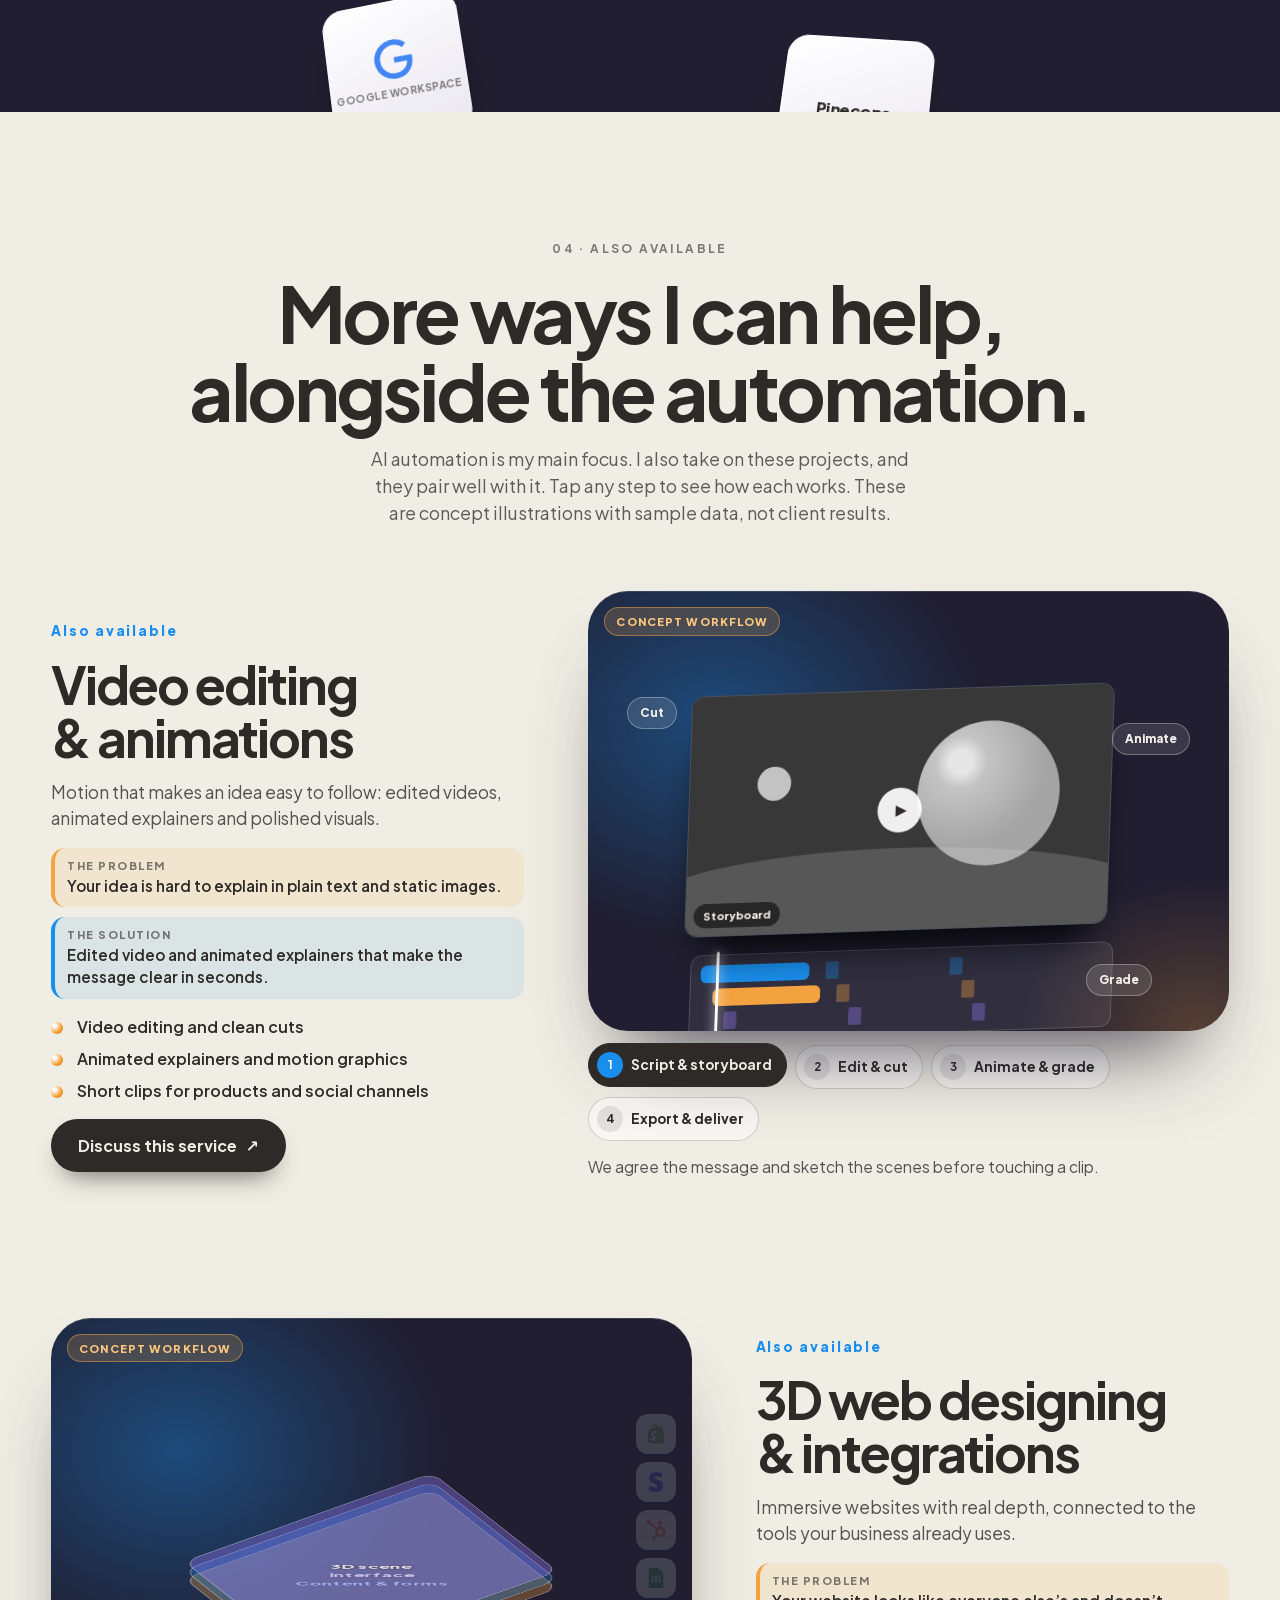
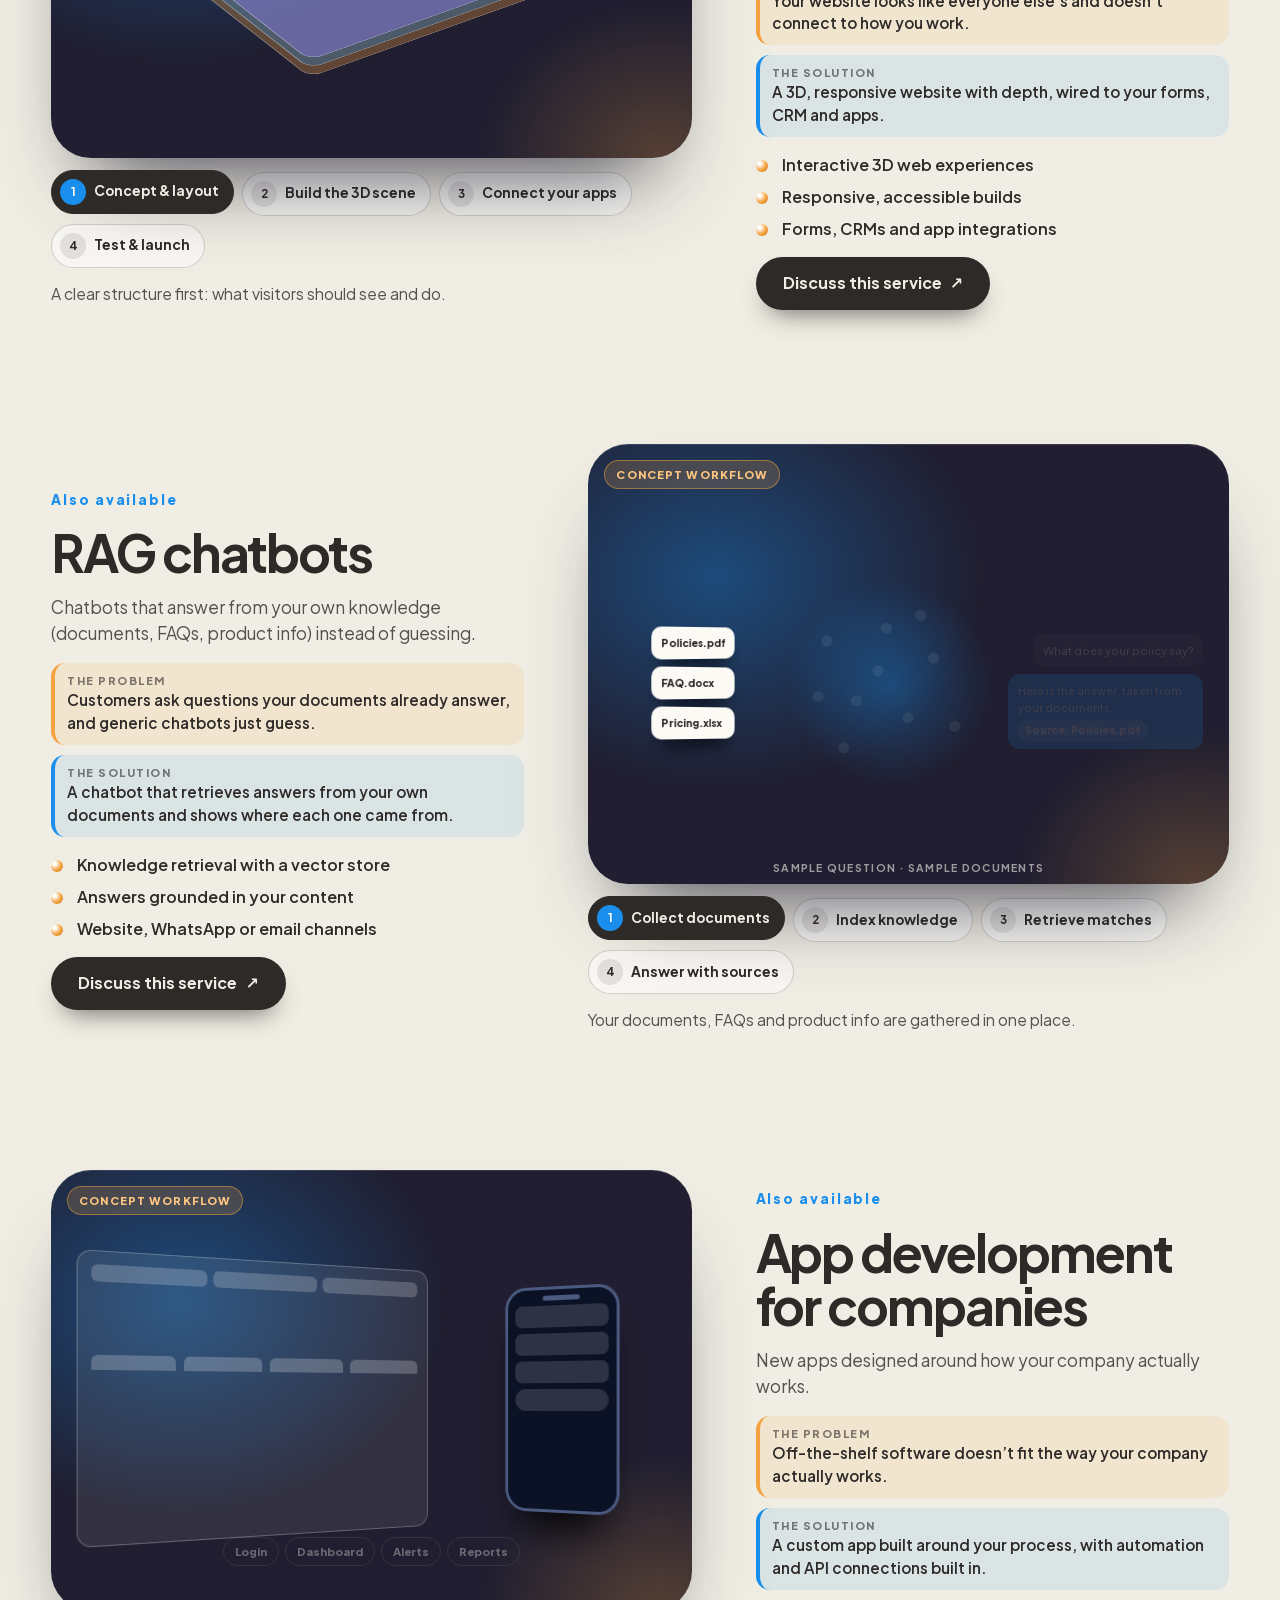
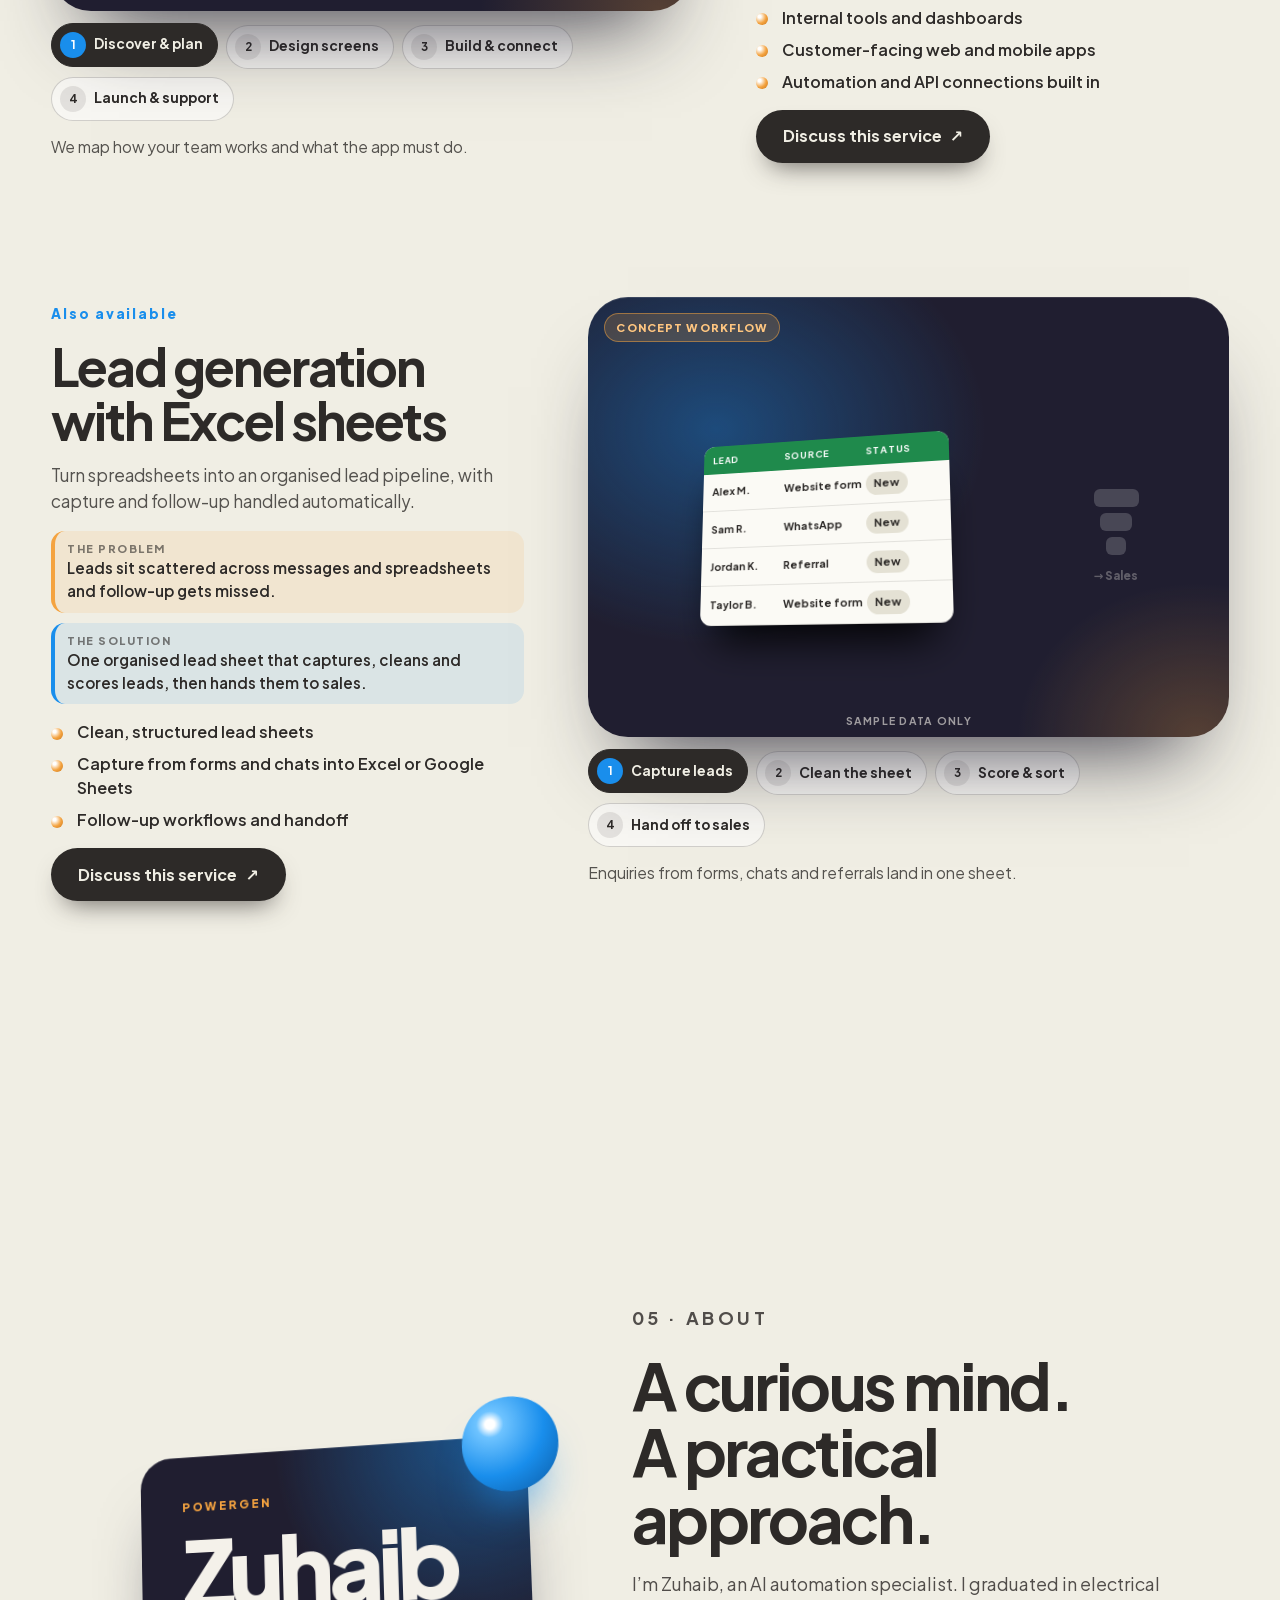
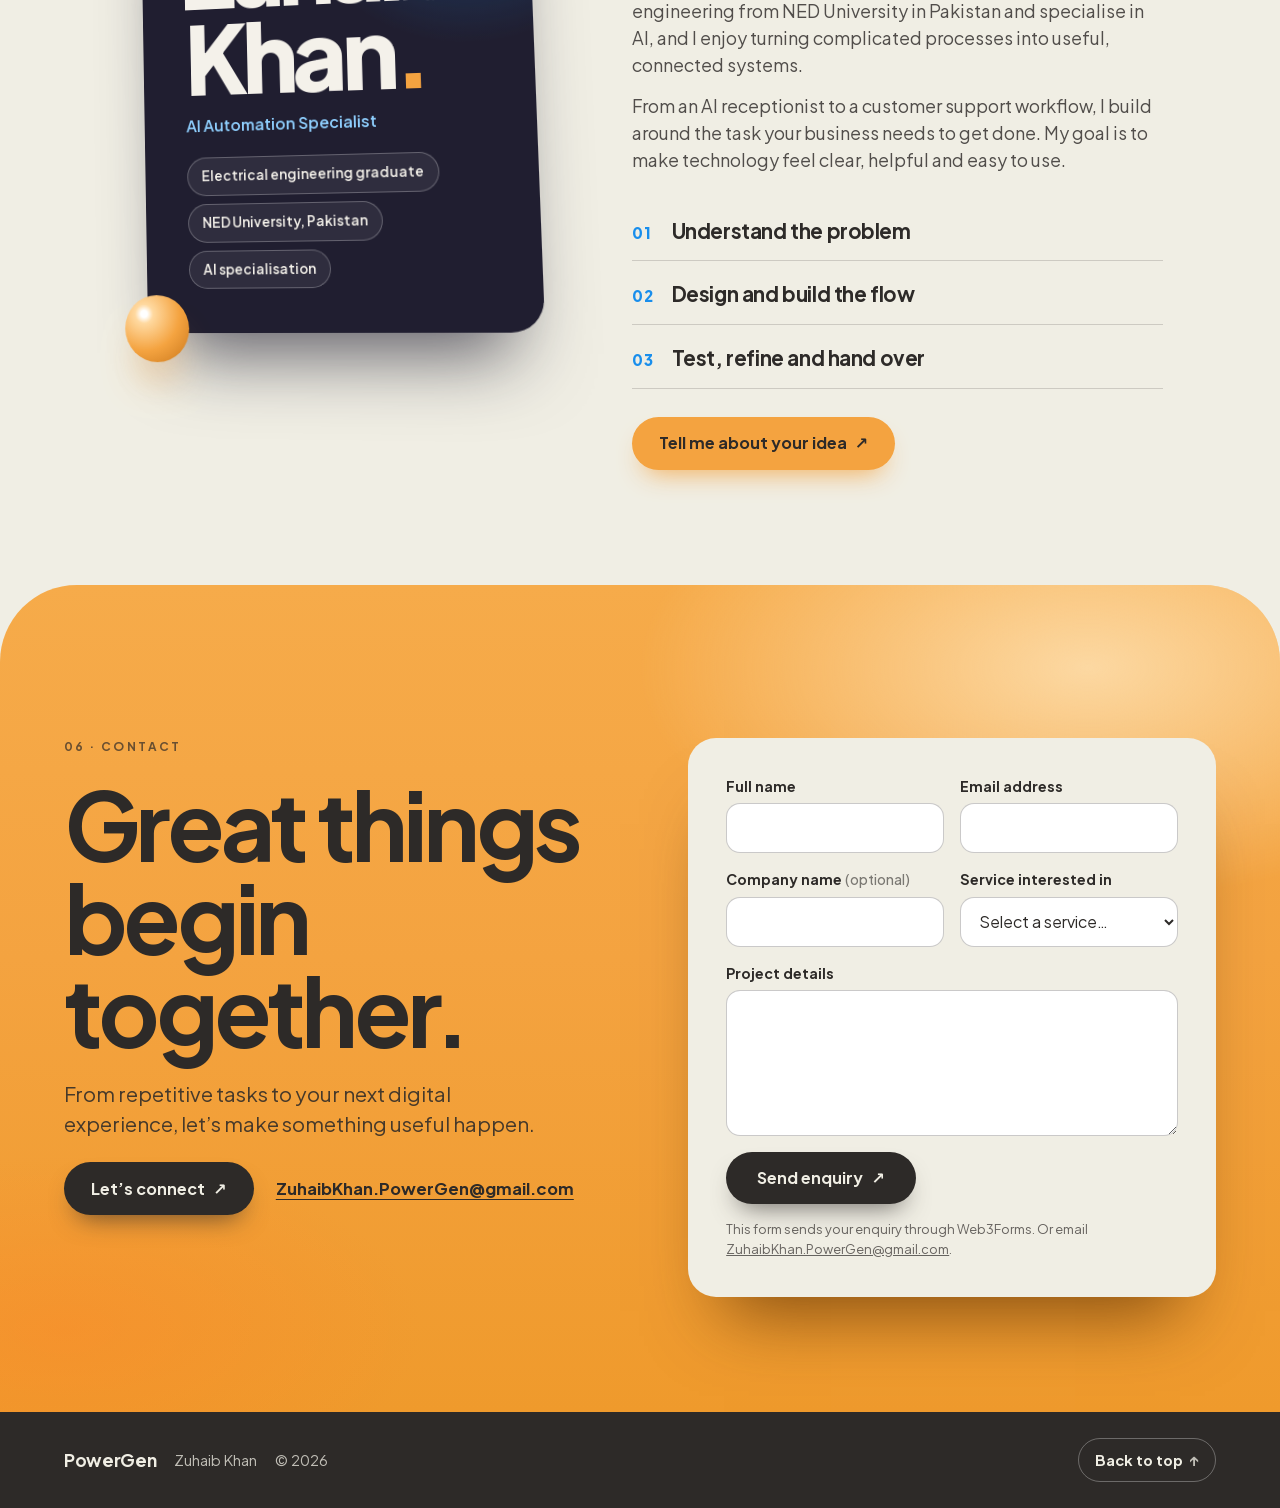
